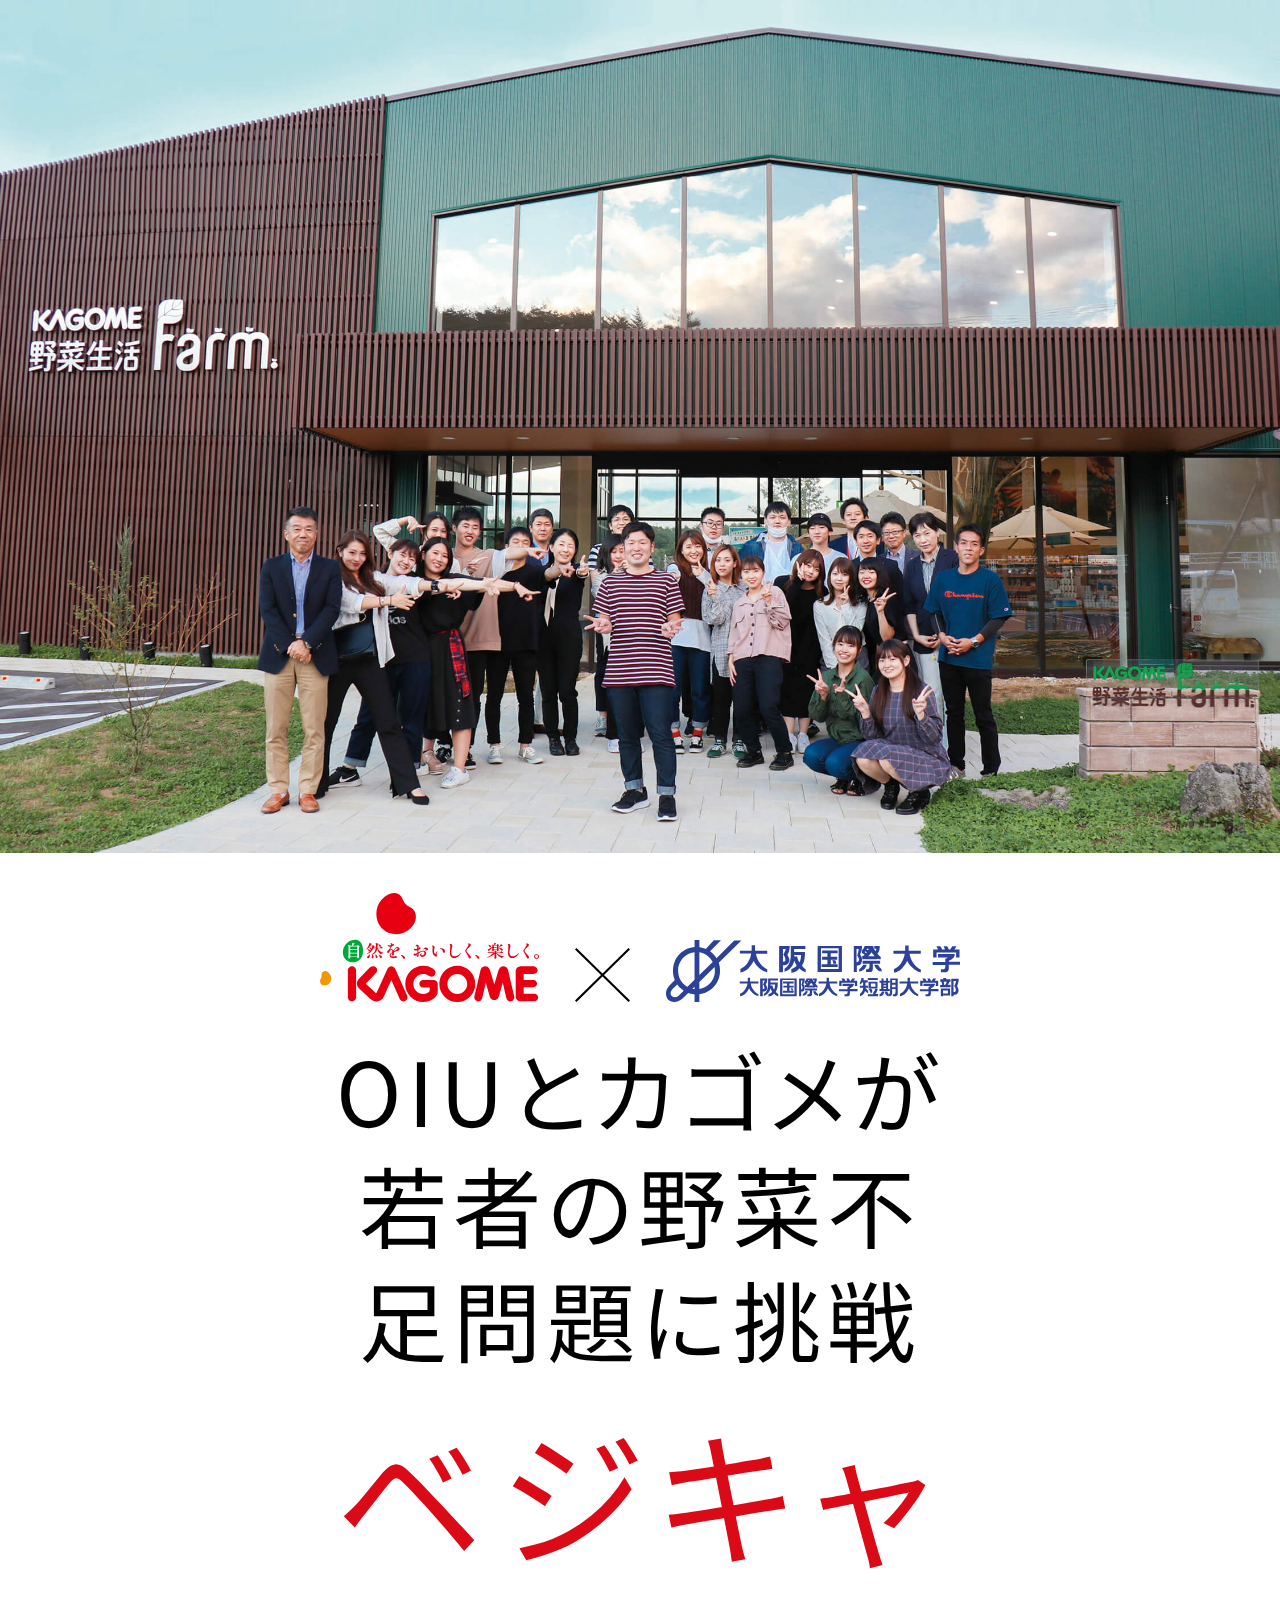
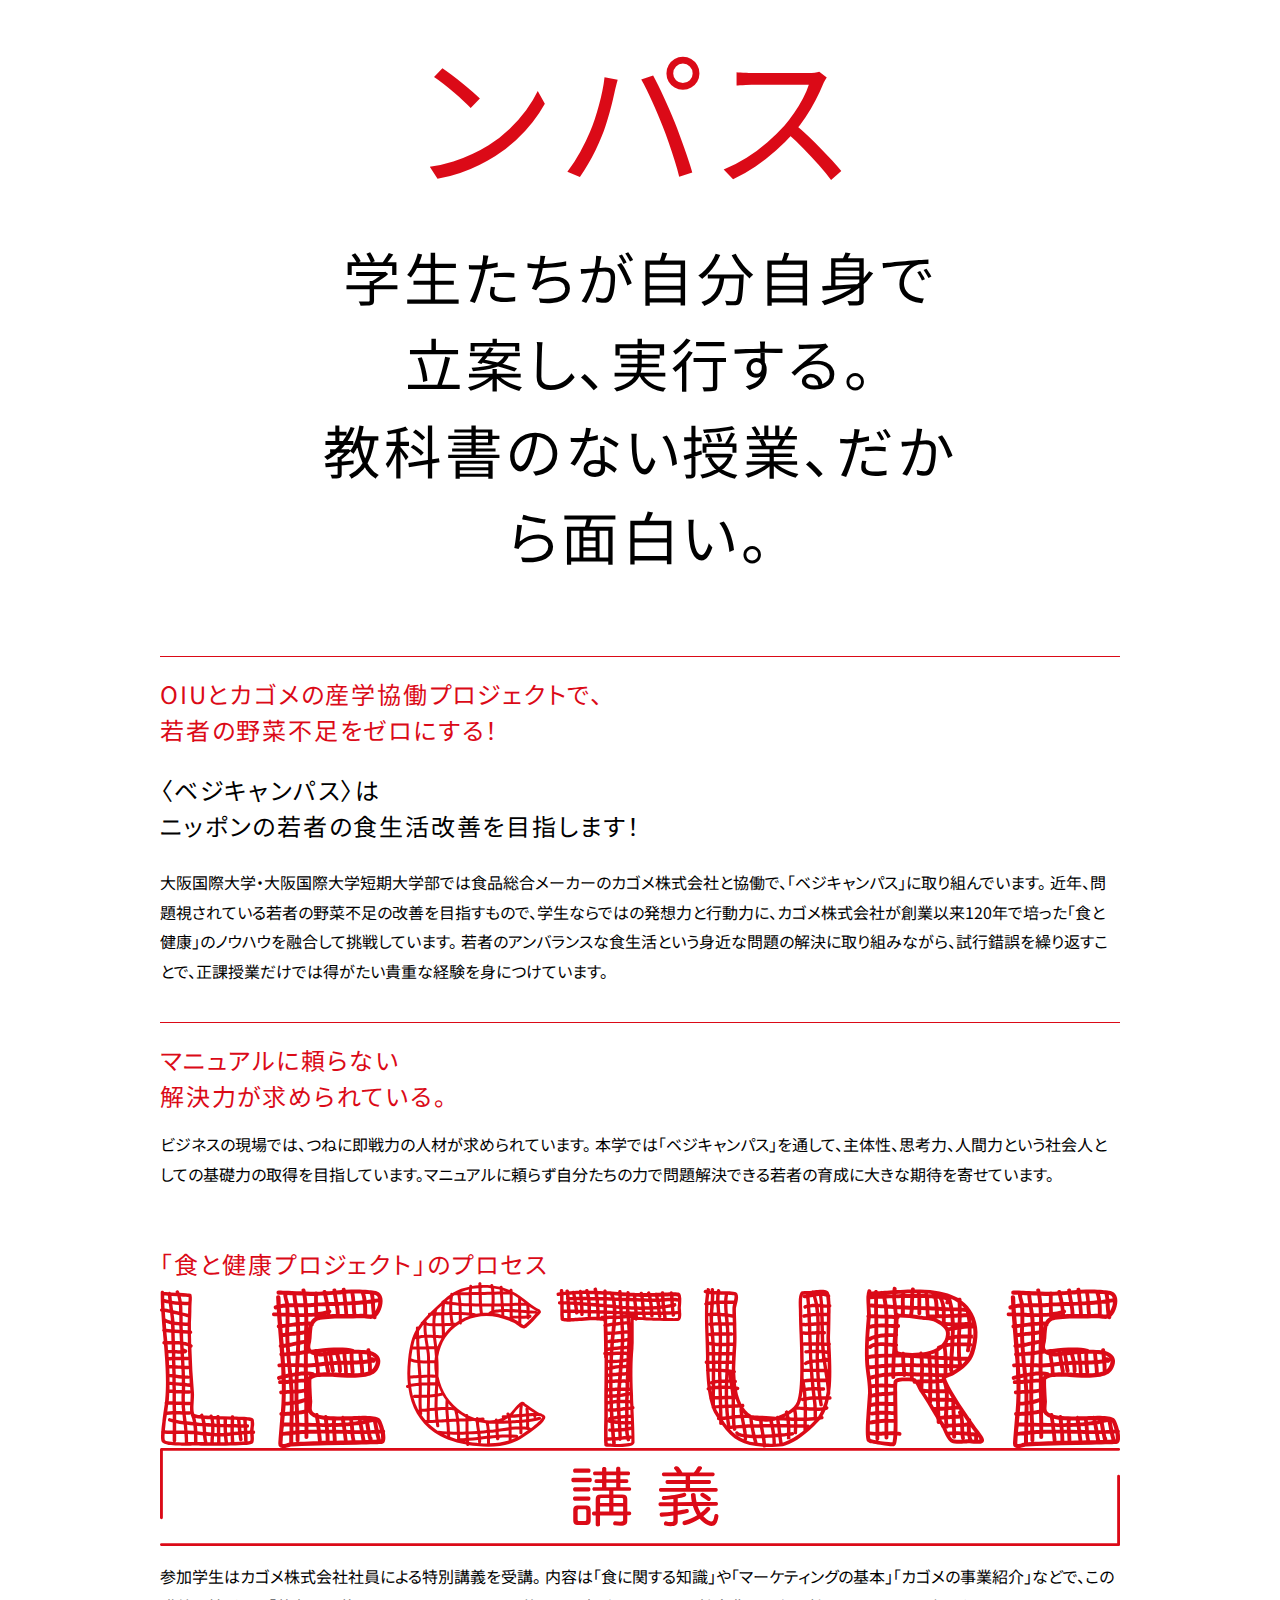
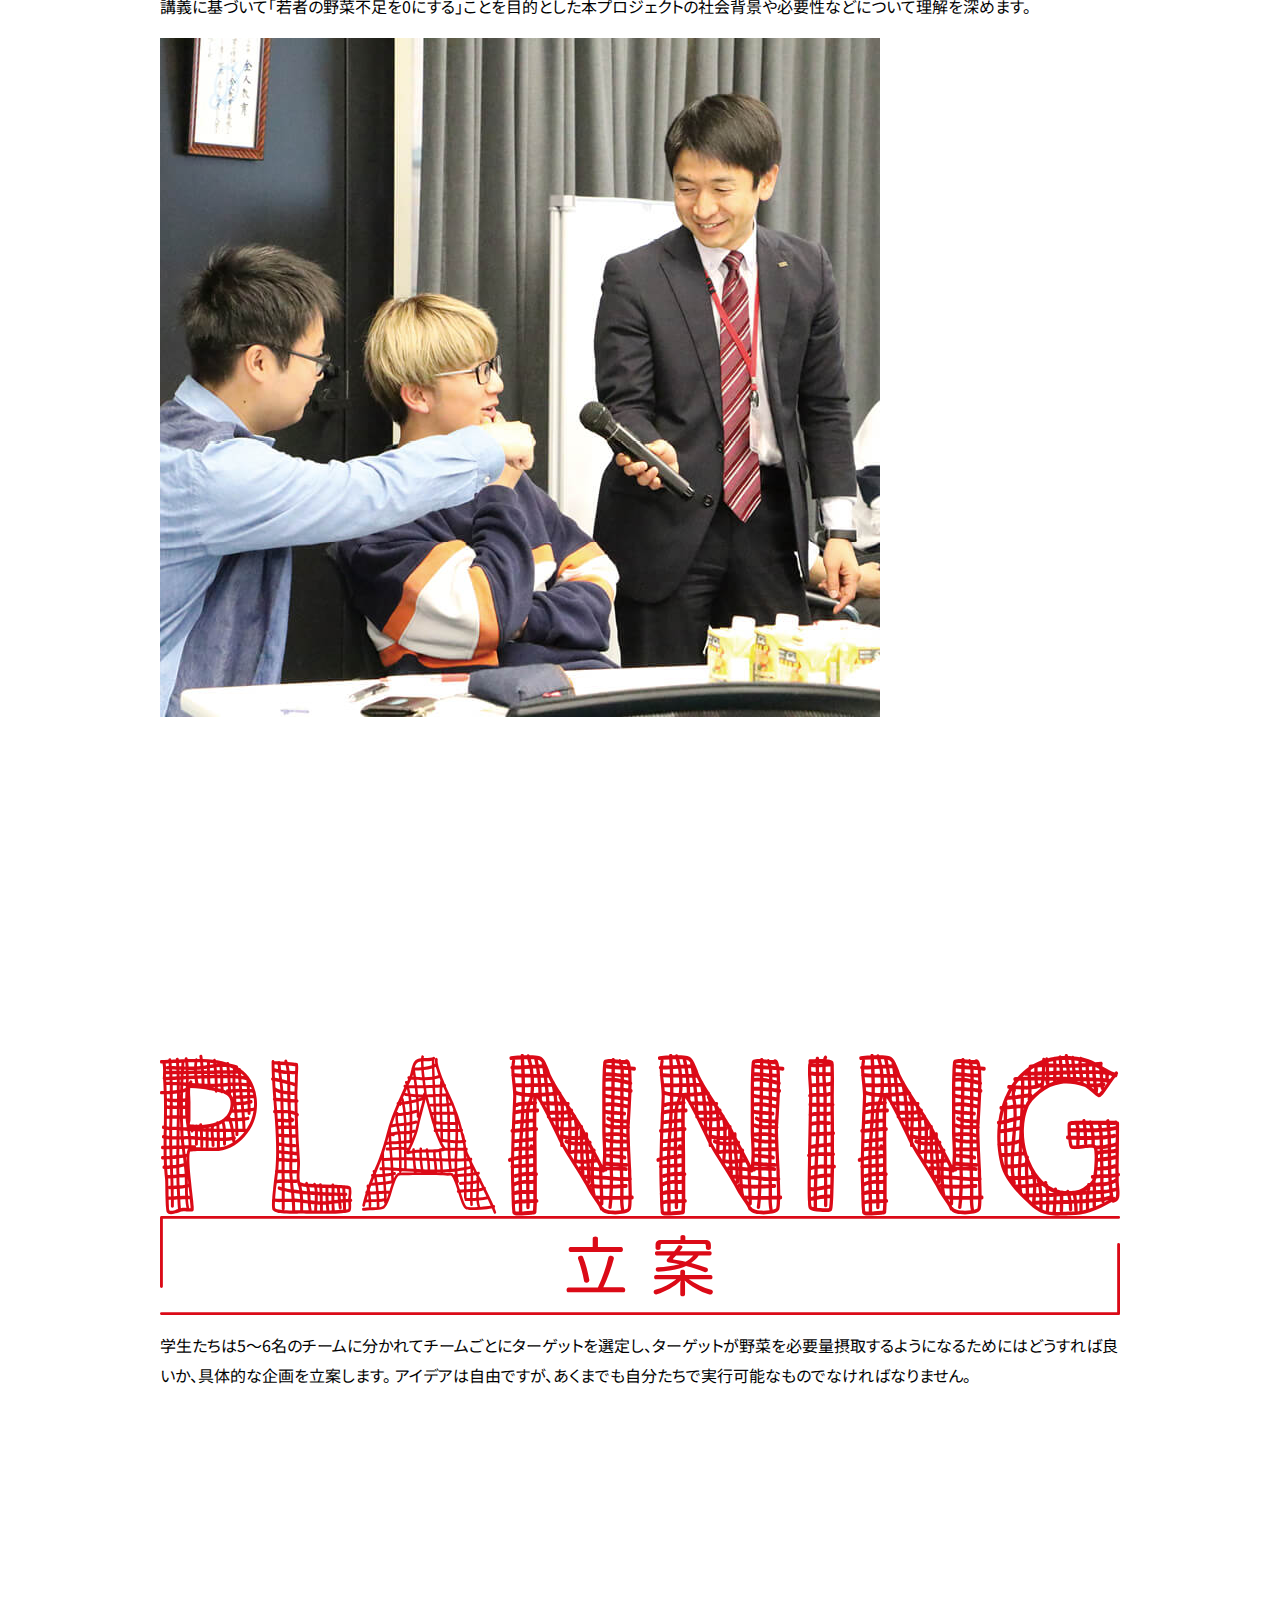
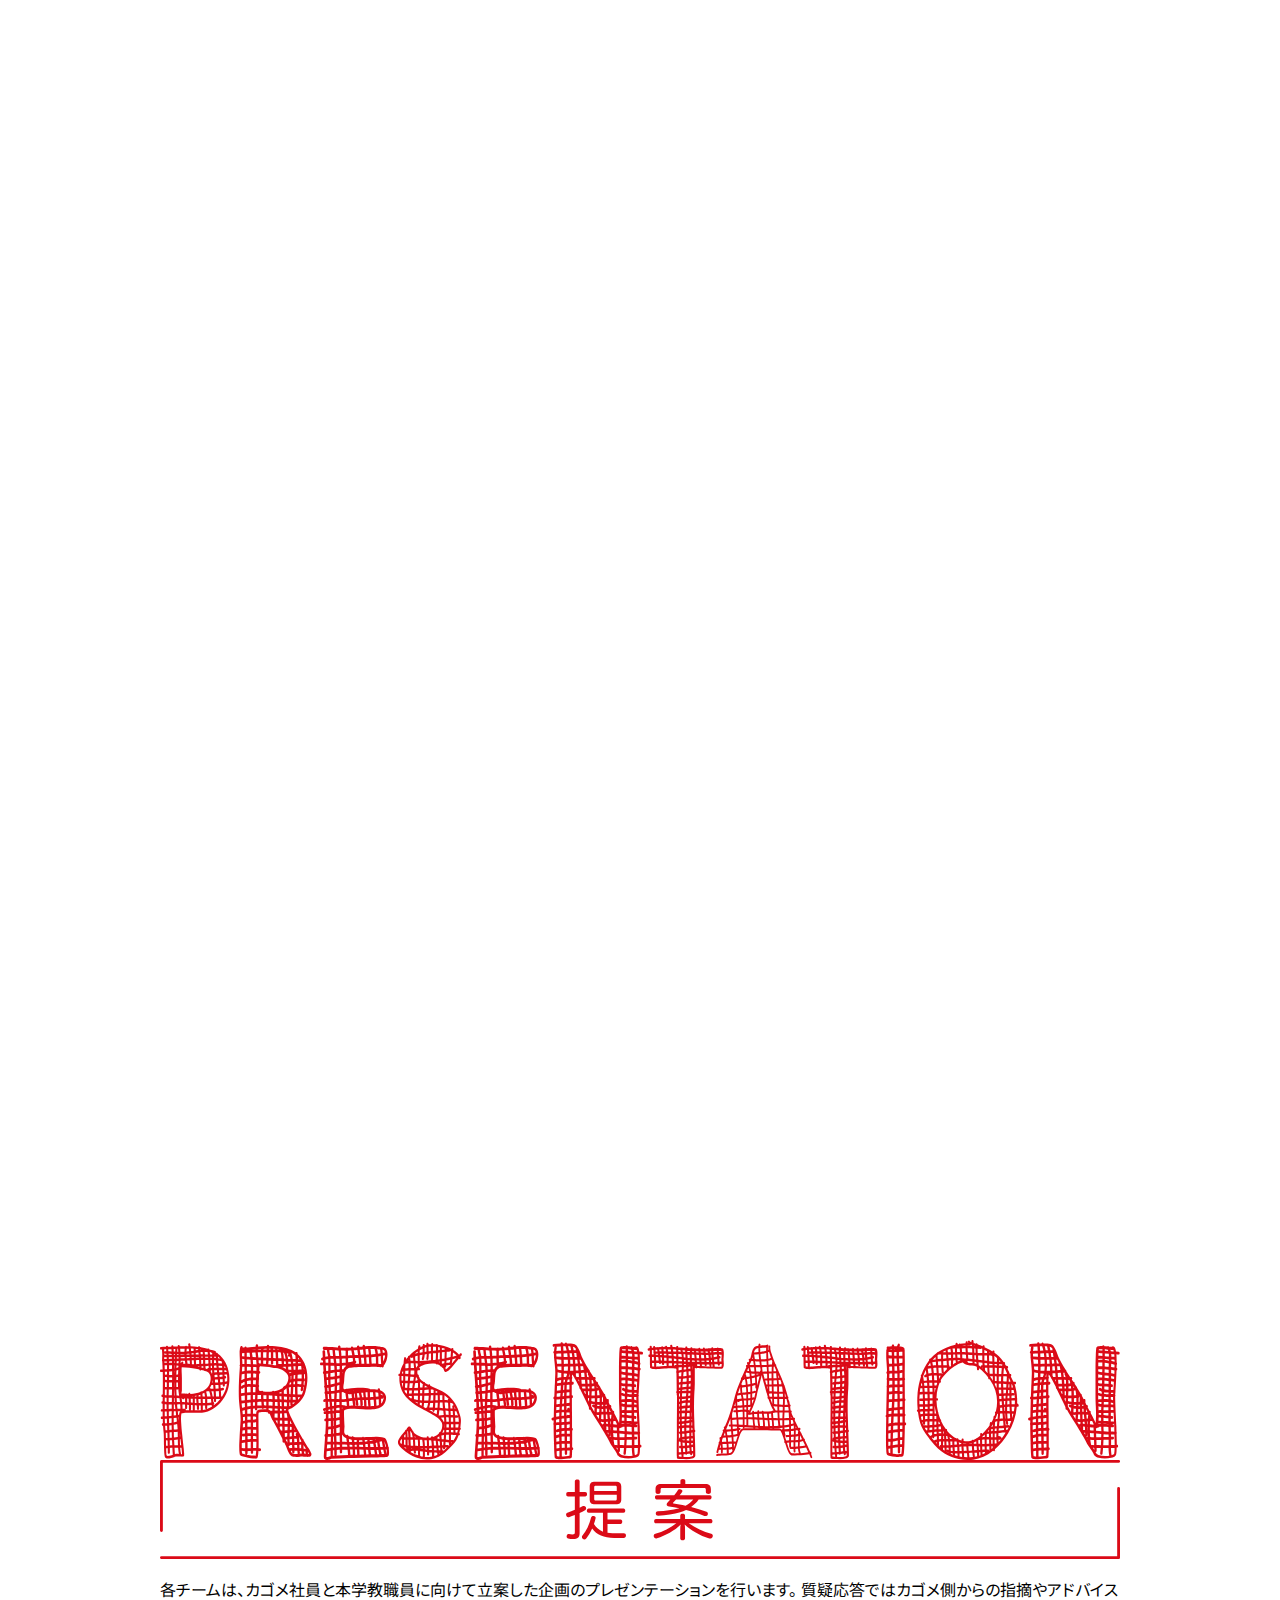
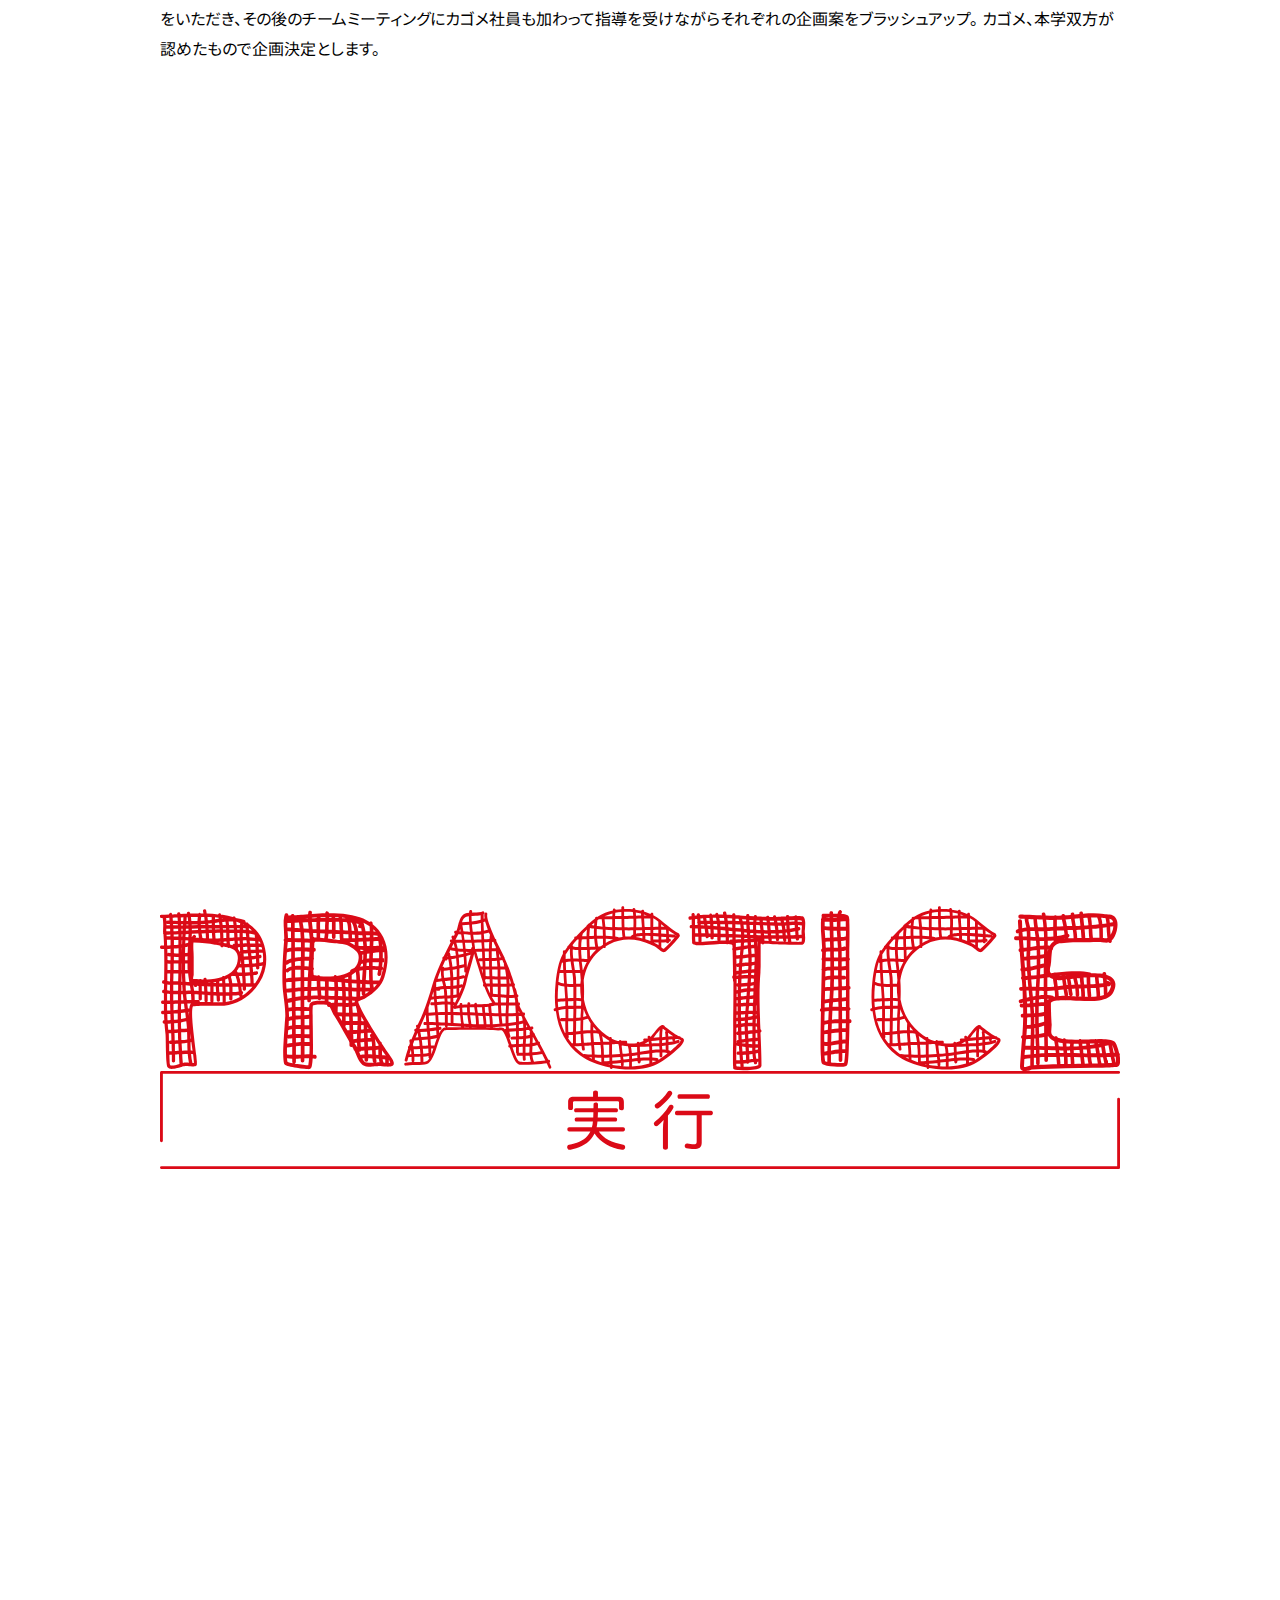
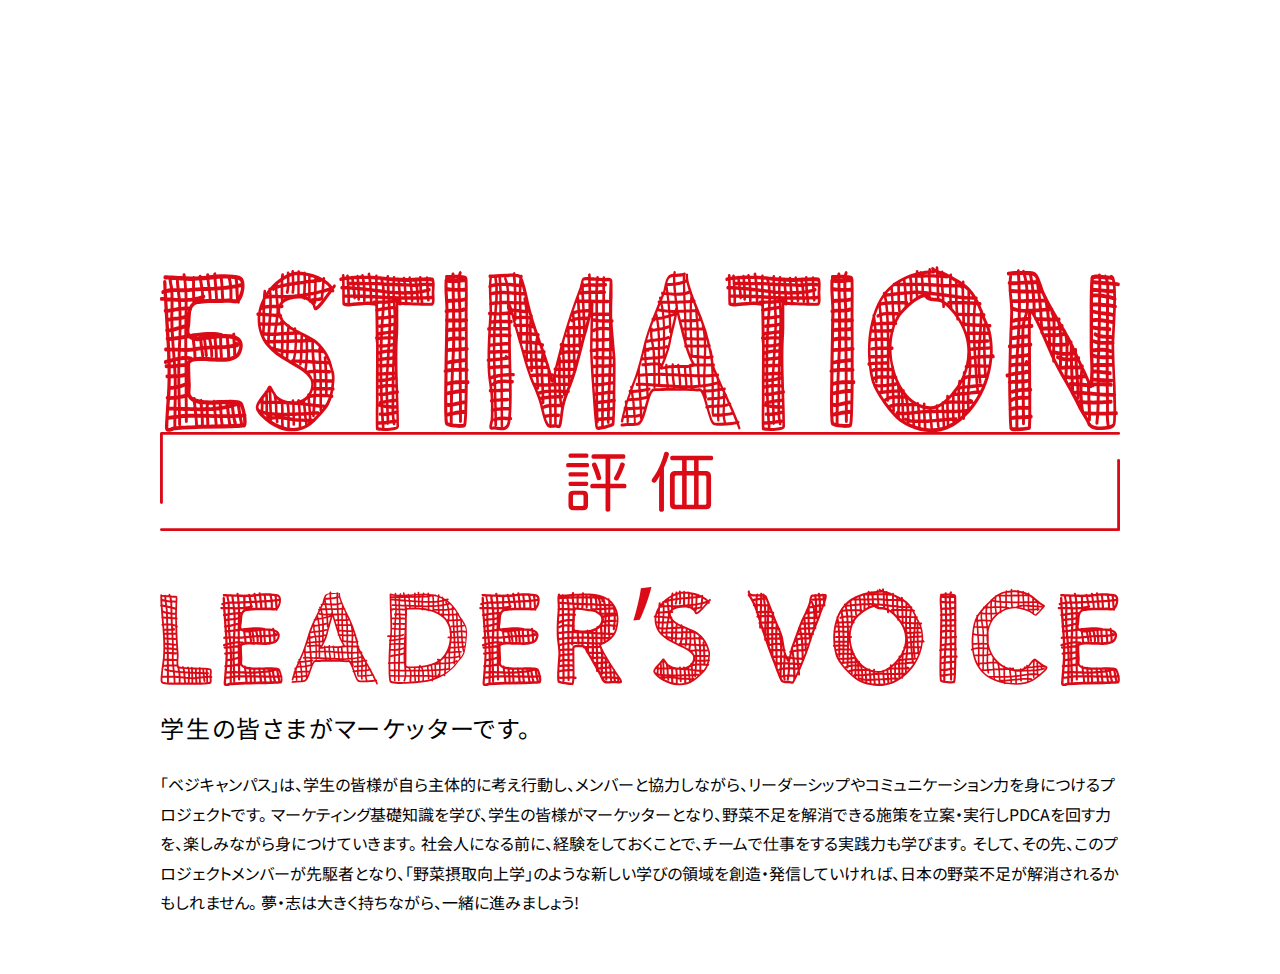
==== vegecam/index.html @ 45dc6955 "feat(vegecam):html入力" ====
<!doctype html>
<html lang="ja">
<head>
  <meta charset="UTF-8">
  <meta name="viewport" content="width=device-width, initial-scale=1.0">
  <title>ベジキャンパス - 大阪国際大学</title>
  <meta name="description" content="ベジキャンパスは大阪国際大学とカゴメが協働で取り組む、学生主導による若者の野菜不足の改善を目指すプログラムです。">
  <meta name="format-detection" content="telephone=no">
  <meta property="og:type" content="website">
  <!--  <meta property="og:url" content="https://oiuvoice.com/photocom/">-->
  <!--  <meta property="og:image" content="https://oiuvoice.com/photocom/images/ogp.jpg">-->
  <meta property="og:site_name" content="ベジキャンパス - 大阪国際大学">
  <meta property="og:title" content="ベジキャンパス - 大阪国際大学">
  <meta property="og:description" content="ベジキャンパスは大阪国際大学とカゴメが協働で取り組む、学生主導による若者の野菜不足の改善を目指すプログラムです。">
  <meta name="twitter:card" content="summary_large_image">
  <!--  <meta name="twitter:url" content="https://oiuvoice.com/photocom">-->
  <!--  <link rel="canonical" href="https://oiuvoice.com/photocom">-->
  <link rel="icon" type="image/vnd.microsoft.icon" href="images/favicon.ico">
  <link rel="apple-touch-icon" href="images/apple-touch-icon.png">
  <link rel="preconnect" href="https://fonts.googleapis.com">
  <link rel="preconnect" href="https://fonts.gstatic.com" crossorigin>
  <link href="https://fonts.googleapis.com/css2?family=Noto+Sans+JP&display=swap" rel="stylesheet">
  <link href="scss/css/style.min.css" rel="stylesheet">
</head>
<body>
<header class="l-header p-key-visual">
  <picture>
    <source srcset="images/main-visual@2x.jpg" width="2250" height="1150">
    <img src="images/main-visual.jpg" alt="ベジキャンパス" width="1125" height="575" decoding="async">
  </picture>
  <main class="l-main">
    <section class="c-section p-introduction">
      <div class="c-container">
        <div class="p-introduction__logo">
          <img src="images/kagome-logo.svg" alt="自然を、おいしく、楽しく KAGOME" width="241" height="119" decoding="async">
          <img src="images/multiplication.svg" alt="" width="59" height="59" decoding="async">
          <img src="images/oiu-logo.svg" alt="大阪国際大学 大阪国際大学短期大学部" width="324" height="68" decoding="async">
        </div>
        <h1 class="p-introduction__title">
          <span class="p-page-title--sub">OIUとカゴメが<br>若者の野菜不足問題に挑戦</span>
          <span class="p-page-title--main">ベジキャンパス</span>
        </h1>
        <p class="p-introduction__lead">学生たちが自分自身で立案し、実行する。<br>
          教科書のない授業、だから面白い。</p>
      </div>
    </section>
    <section class="c-section">
      <div class="c-container is-border">
        <h2 class="c-section__title">OIUとカゴメの産学協働プロジェクトで、<br class="u-hidden u-visible--md">
          若者の野菜不足をゼロにする！</h2>
        <p class="c-section__lead">〈ベジキャンパス〉は<br class="u-hidden u-visible--md">
          ニッポンの若者の食生活改善を目指します！</p>
        <p>大阪国際大学・大阪国際大学短期大学部では食品総合メーカーのカゴメ株式会社と協働で、「ベジキャンパス」に取り組んでいます。
          近年、問題視されている若者の野菜不足の改善を目指すもので、学生ならではの発想力と行動力に、カゴメ株式会社が創業以来120年で培った「食と健康」のノウハウを融合して挑戦しています。
          若者のアンバランスな食生活という身近な問題の解決に取り組みながら、試行錯誤を繰り返すことで、正課授業だけでは得がたい貴重な経験を身につけています。</p>
      </div>
      <div class="c-container is-border">
        <h2 class="c-section__title">マニュアルに頼らない<br class="u-hidden u-visible--md">
          解決力が求められている。</h2>
        <p>ビジネスの現場では、つねに即戦力の人材が求められています。
          本学では「ベジキャンパス」を通して、主体性、思考力、人間力という社会人としての基礎力の取得を目指しています。マニュアルに頼らず自分たちの力で問題解決できる若者の育成に大きな期待を寄せています。</p>
      </div>
    </section>
    <section class="c-section">
      <div class="c-container">
        <h2 class="c-section__title p-process">「食と健康プロジェクト」のプロセス</h2>
        <div class="p-project">
          <div class="p-project__item">
            <div class="p-project__content">
              <h3 class="p-project__title">
                <img src="images/lecture.svg" alt="LECTURE">
                <img src="images/lecture-ja.svg" alt="講義">
              </h3>
              <p class="p-project__text">参加学生はカゴメ株式会社社員による特別講義を受講。
                内容は「食に関する知識」や「マーケティングの基本」「カゴメの事業紹介」などで、この講義に基づいて「若者の野菜不足を0にする」ことを目的とした本プロジェクトの社会背景や必要性などについて理解を深めます。</p>
            </div>
            <div class="p-project__figure">
              <img src="images/lecture1.jpg" alt="" width="720" height="679" loading="lazy">
              <img src="images/lecture2.jpg" alt="" width="425" height="337" loading="lazy">
              <img src="images/lecture3.jpg" alt="" width="425" height="337" loading="lazy">
            </div>
          </div>
          <div class="p-project__item">
            <div class="p-project__content">
              <h3 class="p-project__title">
                <img src="images/planning.svg" alt="PLANNING">
                <img src="images/planning-ja.svg" alt="立案">
              </h3>
              <p class="p-project__text">
                学生たちは5〜6名のチームに分かれてチームごとにターゲットを選定し、ターゲットが野菜を必要量摂取するようになるためにはどうすれば良いか、具体的な企画を立案します。
                アイデアは自由ですが、あくまでも自分たちで実行可能なものでなければなりません。</p>
            </div>
            <div class="p-project__figure">
              <img src="images/planning1.jpg" alt="" loading="lazy" width="650" height="413">
              <img src="images/planning2.jpg" alt="" loading="lazy" width="496" height="413">
              <img src="images/planning3.jpg" alt="" loading="lazy" width="591" height="354">
              <img src="images/planning4.jpg" alt="" loading="lazy" width="555" height="354">
            </div>
          </div>
          <div class="p-project__item">
            <div class="p-project__content">
              <h3 class="p-project__title">
                <img src="images/presentation.svg" alt="PRESENTATION">
                <img src="images/presentation-ja.svg" alt="提案">
              </h3>
              <p class="p-project__text">各チームは、カゴメ社員と本学教職員に向けて立案した企画のプレゼンテーションを行います。
                質疑応答ではカゴメ側からの指摘やアドバイスをいただき、その後のチームミーティングにカゴメ社員も加わって指導を受けながらそれぞれの企画案をブラッシュアップ。
                カゴメ、本学双方が認めたもので企画決定とします。</p>
            </div>
            <div class="p-project__figure">
              <img src="images/presentation1.jpg" alt="" loading="lazy" width="537" height="413">
              <img src="images/presentation2.jpg" alt="" loading="lazy" width="608" height="413">
            </div>
          </div>
          <div class="p-project__item">
            <div class="p-project__content">
              <h3 class="p-project__title">
                <img src="images/practice.svg" alt="PRACTICE">
                <img src="images/practice-ja.svg" alt="実行">
              </h3>
              <p class="p-project__text"></p>
            </div>
            <div class="p-project__figure">
              <img src="images/plactice5.jpg" alt="" loading="lazy" width="481" height="681">
            </div>
          </div>
          <div class="p-project__item">
            <div class="p-project__content">
              <h3 class="p-project__title">
                <img src="images/estimation.svg" alt="ESTIMATION">
                <img src="images/estimation-ja.svg" alt="評価">
              </h3>
              <p class="p-project__text"></p>
            </div>
            <div class="p-project__figure">
            </div>
          </div>
        </div>
      </div>
    </section>
    <section class="c-section">
      <div class="c-container">
        <h2 class="c-section__title">
          <img src="images/leadersvoice.svg" alt="LEADER'S VOICE">
        </h2>
        <p class="c-section__lead">学生の皆さまがマーケッターです。</p>
        <p>「ベジキャンパス」は、学生の皆様が自ら主体的に考え行動し、メンバーと協力しながら、リーダーシップやコミュニケーション力を身につけるプロジェクトです。
          マーケティング基礎知識を学び、学生の皆様がマーケッターとなり、野菜不足を解消できる施策を立案・実行しPDCAを回す力を、楽しみながら身につけていきます。
          社会人になる前に、経験をしておくことで、チームで仕事をする実践力も学びます。
          そして、その先、このプロジェクトメンバーが先駆者となり、「野菜摂取向上学」のような新しい学びの領域を創造・発信していければ、日本の野菜不足が解消されるかもしれません。
          夢・志は大きく持ちながら、一緒に進みましょう!</p>
      </div>
    </section>
  </main>
</header>
</body>
</html>
---- vegecam/scss/css/style.min.css ----
@charset "UTF-8";:root{--base-gutter:20px;--break-sm:576px;--break-md:768px;--break-lg:1006px;--box-shadow:0 2px 3px rgba(0, 0, 0, .2);--contents-width:960px;--color-emphasis:#DB0A17}*,::after,::before{box-sizing:border-box;background-repeat:no-repeat}::after,::before{text-decoration:inherit;vertical-align:inherit}:where(:root){cursor:default;line-height:1.5;overflow-wrap:break-word;-moz-tab-size:4;tab-size:4;-webkit-tap-highlight-color:transparent;-webkit-text-size-adjust:100%;text-size-adjust:100%}:where(body){margin:0}:where(h1){font-size:2em;margin:.67em 0}:where(dl,ol,ul) :where(dl,ol,ul){margin:0}:where(hr){color:inherit;height:0}:where(nav) :where(ol,ul){list-style-type:none;padding:0}:where(nav li)::before{content:"​";float:left}:where(pre){font-family:monospace,monospace;font-size:1em;overflow:auto}:where(abbr[title]){text-decoration:underline dotted}:where(b,strong){font-weight:bolder}:where(code,kbd,samp){font-family:monospace,monospace;font-size:1em}:where(small){font-size:80%}:where(audio,canvas,iframe,img,svg,video){vertical-align:middle}:where(iframe){border-style:none}:where(svg:not([fill])){fill:currentColor}:where(table){border-collapse:collapse;border-color:currentColor;text-indent:0}:where(button,input,select){margin:0}:where(button,[type=button i],[type=reset i],[type=submit i]){-webkit-appearance:button}:where(fieldset){border:1px solid #a0a0a0}:where(progress){vertical-align:baseline}:where(textarea){margin:0;resize:vertical}:where([type=search i]){-webkit-appearance:textfield;outline-offset:-2px}::-webkit-inner-spin-button,::-webkit-outer-spin-button{height:auto}::-webkit-input-placeholder{color:inherit;opacity:.54}::-webkit-search-decoration{-webkit-appearance:none}::-webkit-file-upload-button{-webkit-appearance:button;font:inherit}:where(dialog){background-color:#fff;border:solid;color:#000;height:-moz-fit-content;height:fit-content;left:0;margin:auto;padding:1em;position:absolute;right:0;width:-moz-fit-content;width:fit-content}:where(dialog:not([open])){display:none}:where(details>summary:first-of-type){display:list-item}:where([aria-busy=true i]){cursor:progress}:where([aria-disabled=true i],[disabled]){cursor:not-allowed}:where([aria-hidden=false i][hidden]){display:initial}:where([aria-hidden=false i][hidden]:not(:focus)){clip:rect(0,0,0,0);position:absolute}.u-emphasis{color:#db0a17}.u-hidden{display:none}@media screen and (min-width:768px){.u-visible--md{display:block}}@media screen and (min-width:1006px){:root{--box-shadow:3px 3px 4px rgba(0, 0, 0, .2)}}body{font-family:"Noto Sans JP",sans-serif;font-feature-settings:"palt";line-height:1.85}img{max-width:100%;height:auto;vertical-align:bottom}main{padding-top:var(--base-gutter);padding-bottom:var(--base-gutter)}strong{font-weight:400;background:linear-gradient(transparent 60%,#ffe67a 60%,#ffe67a 90%,transparent 90%)}ol,ul{list-style:none}.lead{font-size:1.2rem}h1,h2,h3{margin:0;line-height:1.5;font-weight:400}h3{font-size:1.5rem;line-height:1.3}h3>span{font-size:1rem}figure{margin:var(--base-gutter)0;text-align:center}.section-title{position:relative;width:fit-content;margin-left:auto;margin-right:auto;text-align:center;font-size:1.4rem}@media screen and (min-width:576px){.section-title{font-size:2rem}}.section-title::before{position:absolute;top:-44px;left:-39px;display:inline-block;width:72px;height:75px;background:url(../images/title-decoration.png)no-repeat center/contain;content:""}@media screen and (min-width:768px){.section-title{font-size:1.7rem}.section-title::before{top:-33px;left:-64px;width:60px;height:62px}}.section-title.section-title--student{margin-bottom:1.75rem}.section-title.section-title--student::before{transform:translateX(1em)}.signature{text-align:right;line-height:1.2;font-size:1.5rem}.signature>span{font-size:.9rem}@media screen and (min-width:1006px){.signature{font-size:1.1rem}.signature>span{font-size:.8rem}}.c-container{max-width:calc(var(--contents-width) + var(--base-gutter)*2);padding:var(--base-gutter);margin-left:auto;margin-right:auto}.c-container.is-border{position:relative}.c-container.is-border::before{position:absolute;top:0;left:var(--base-gutter);content:"";display:block;width:calc(100% - var(--base-gutter)*2);height:1px;background-color:var(--color-emphasis)}.c-section__title{letter-spacing:.075em;color:var(--color-emphasis)}.c-section__lead{letter-spacing:.075em;font-size:1.5em;line-height:1.5}.p-introduction{text-align:center}.p-introduction>.c-container{max-width:calc(640px + var(--base-gutter)*2)}.p-introduction__logo{display:flex;align-items:flex-end;justify-content:space-between}.p-introduction__logo>img:nth-of-type(1){flex-basis:34.2741935484%;max-width:34.2741935484%}.p-introduction__logo>img:nth-of-type(2){flex-basis:8.4677419355%;max-width:8.4677419355%}.p-introduction__logo>img:nth-of-type(3){flex-basis:45.9677419355%;max-width:45.9677419355%}.p-introduction__title{margin-top:30px}.p-introduction__title>span:nth-of-type(1){display:block;font-size:6.9vw;line-height:1.3;letter-spacing:.07em}.p-introduction__title>span:nth-of-type(2){display:block;margin-top:5px;font-size:11.5vw;letter-spacing:.1em;color:var(--color-emphasis)}.p-introduction__lead{margin-top:10px;font-size:4.5vw;letter-spacing:.05em;line-height:1.5}
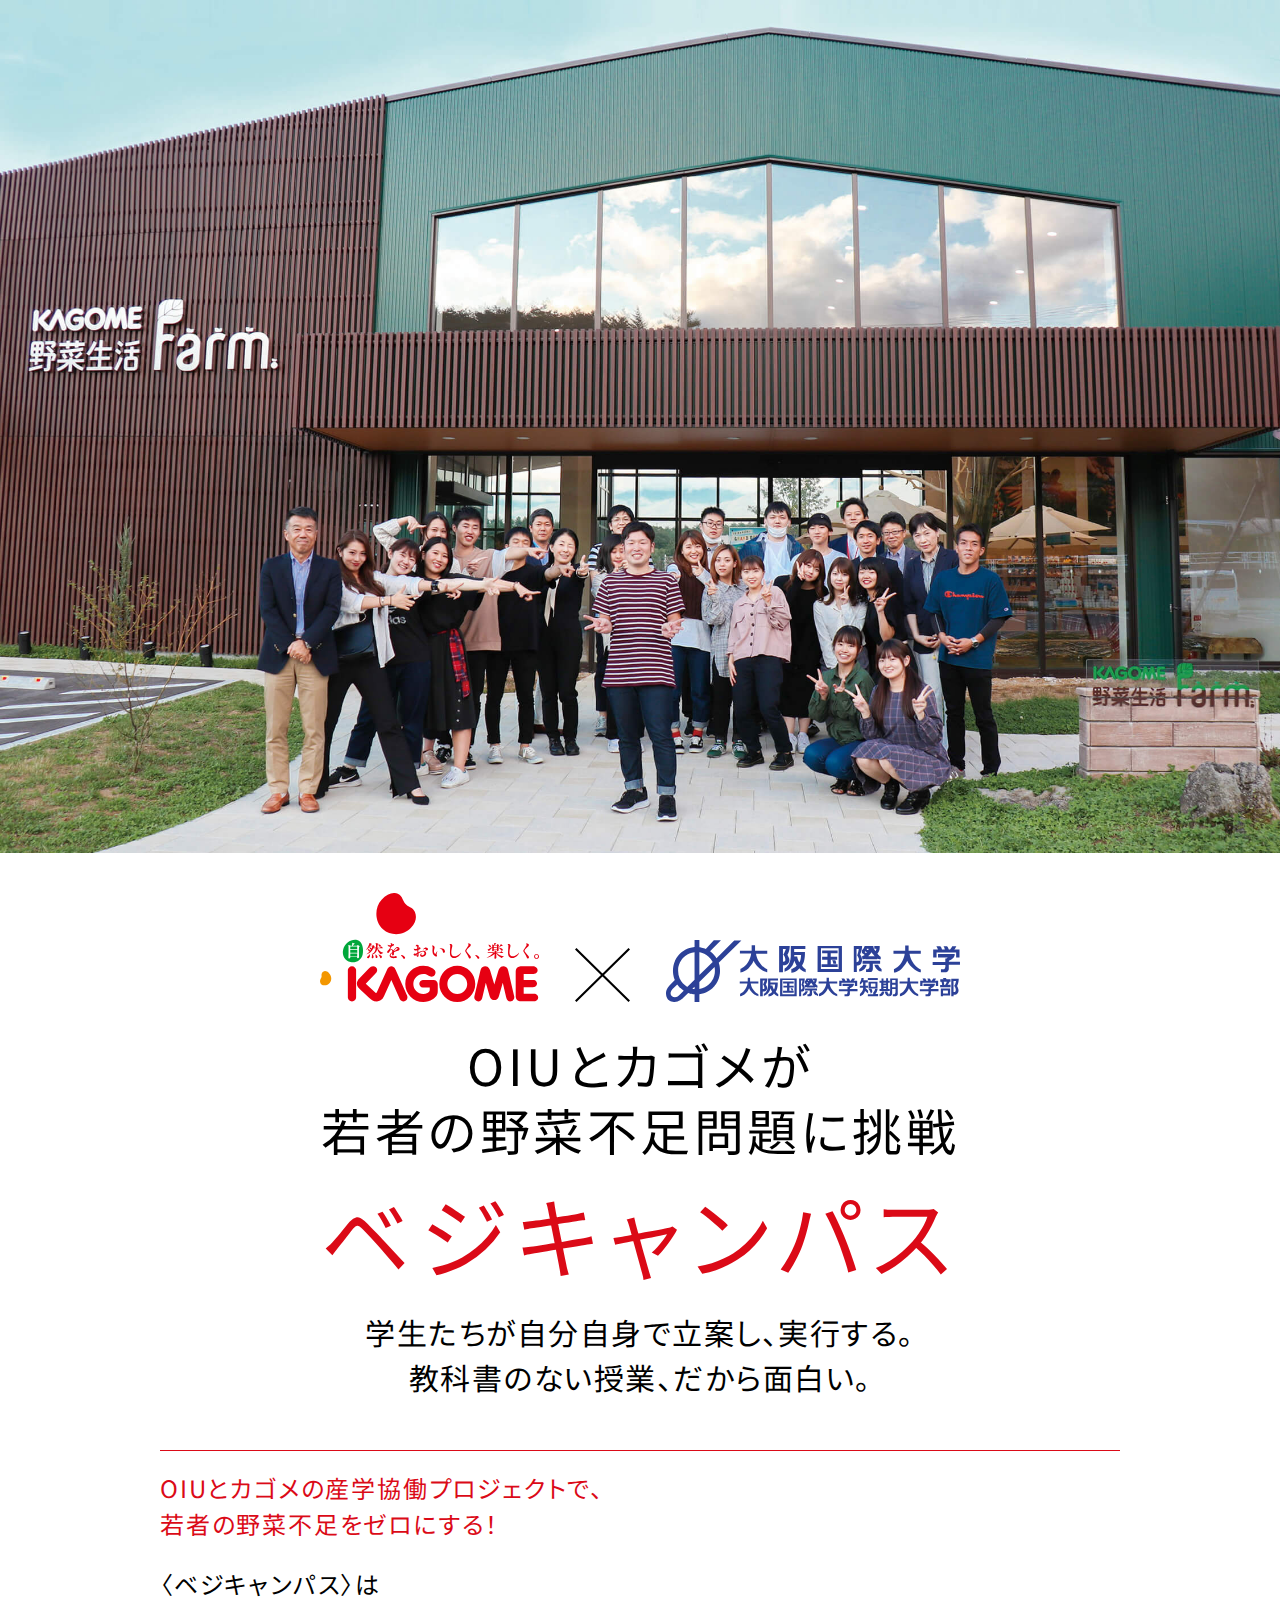
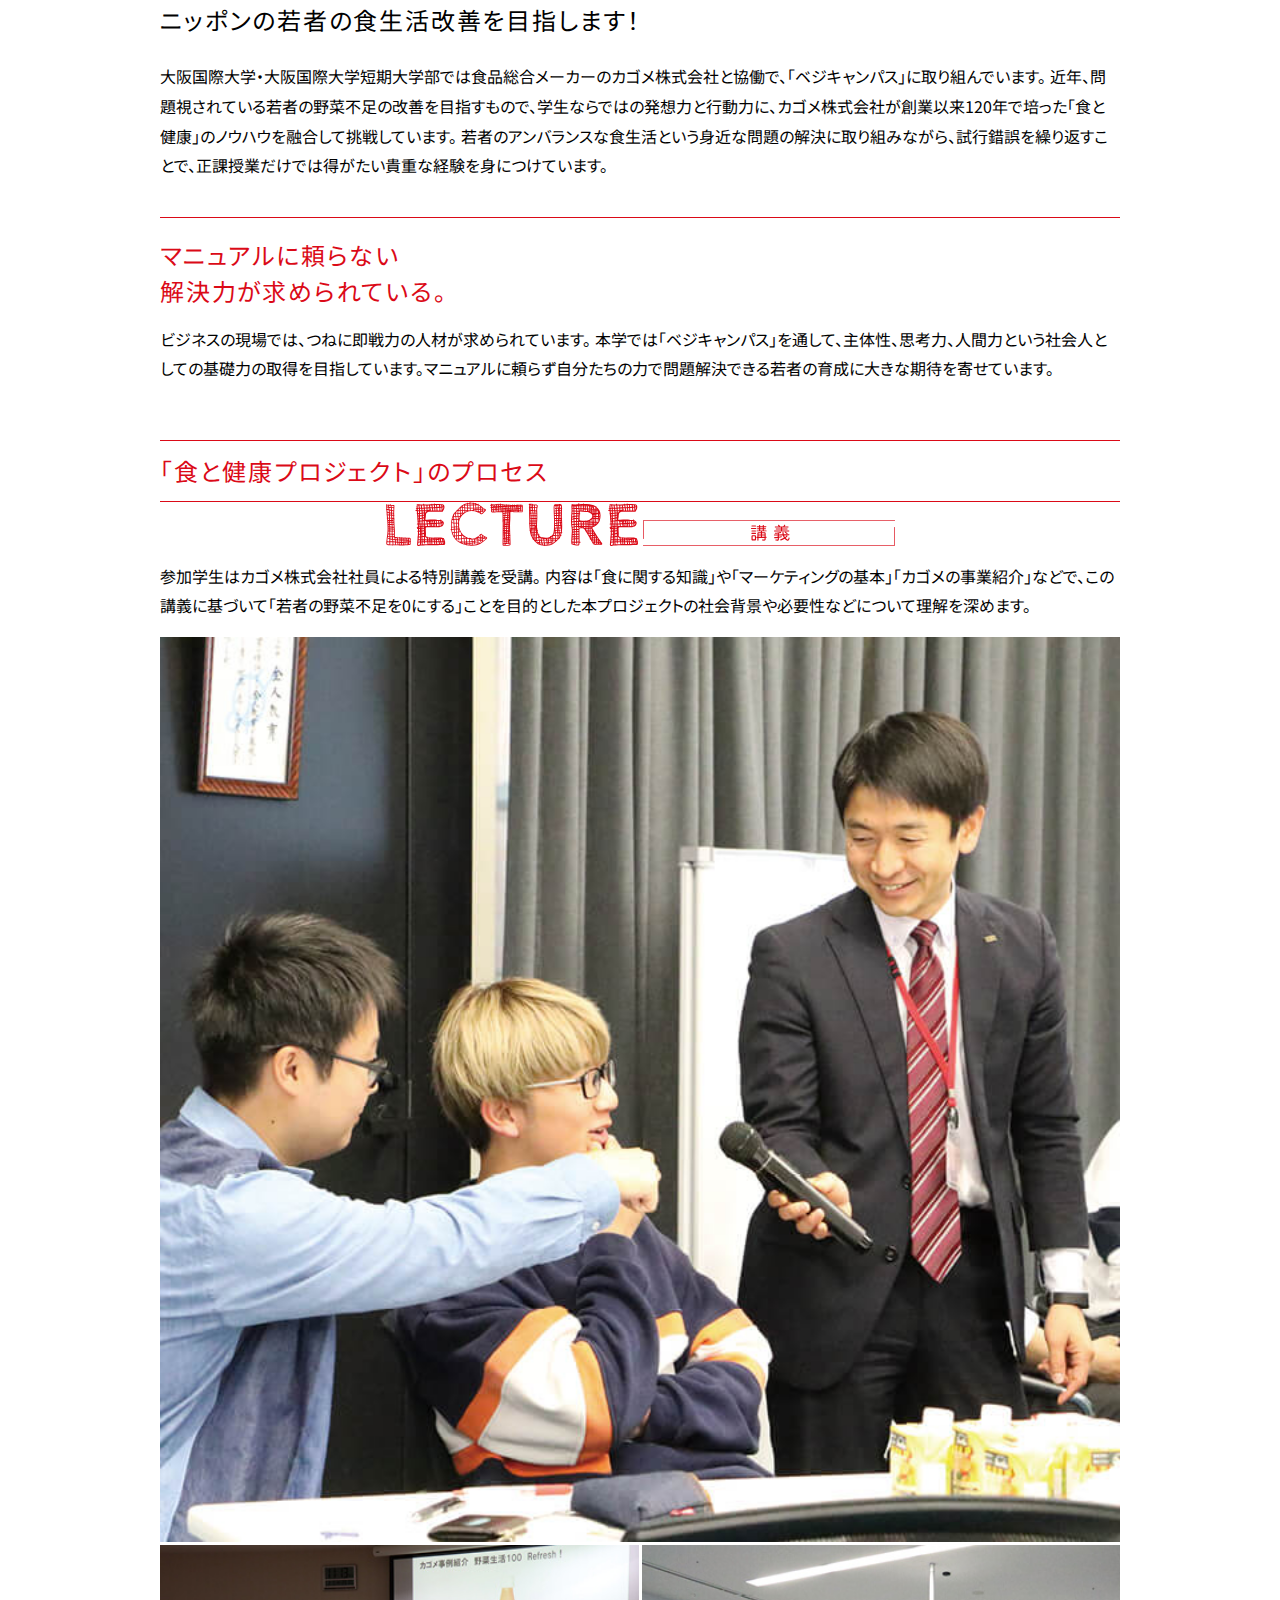
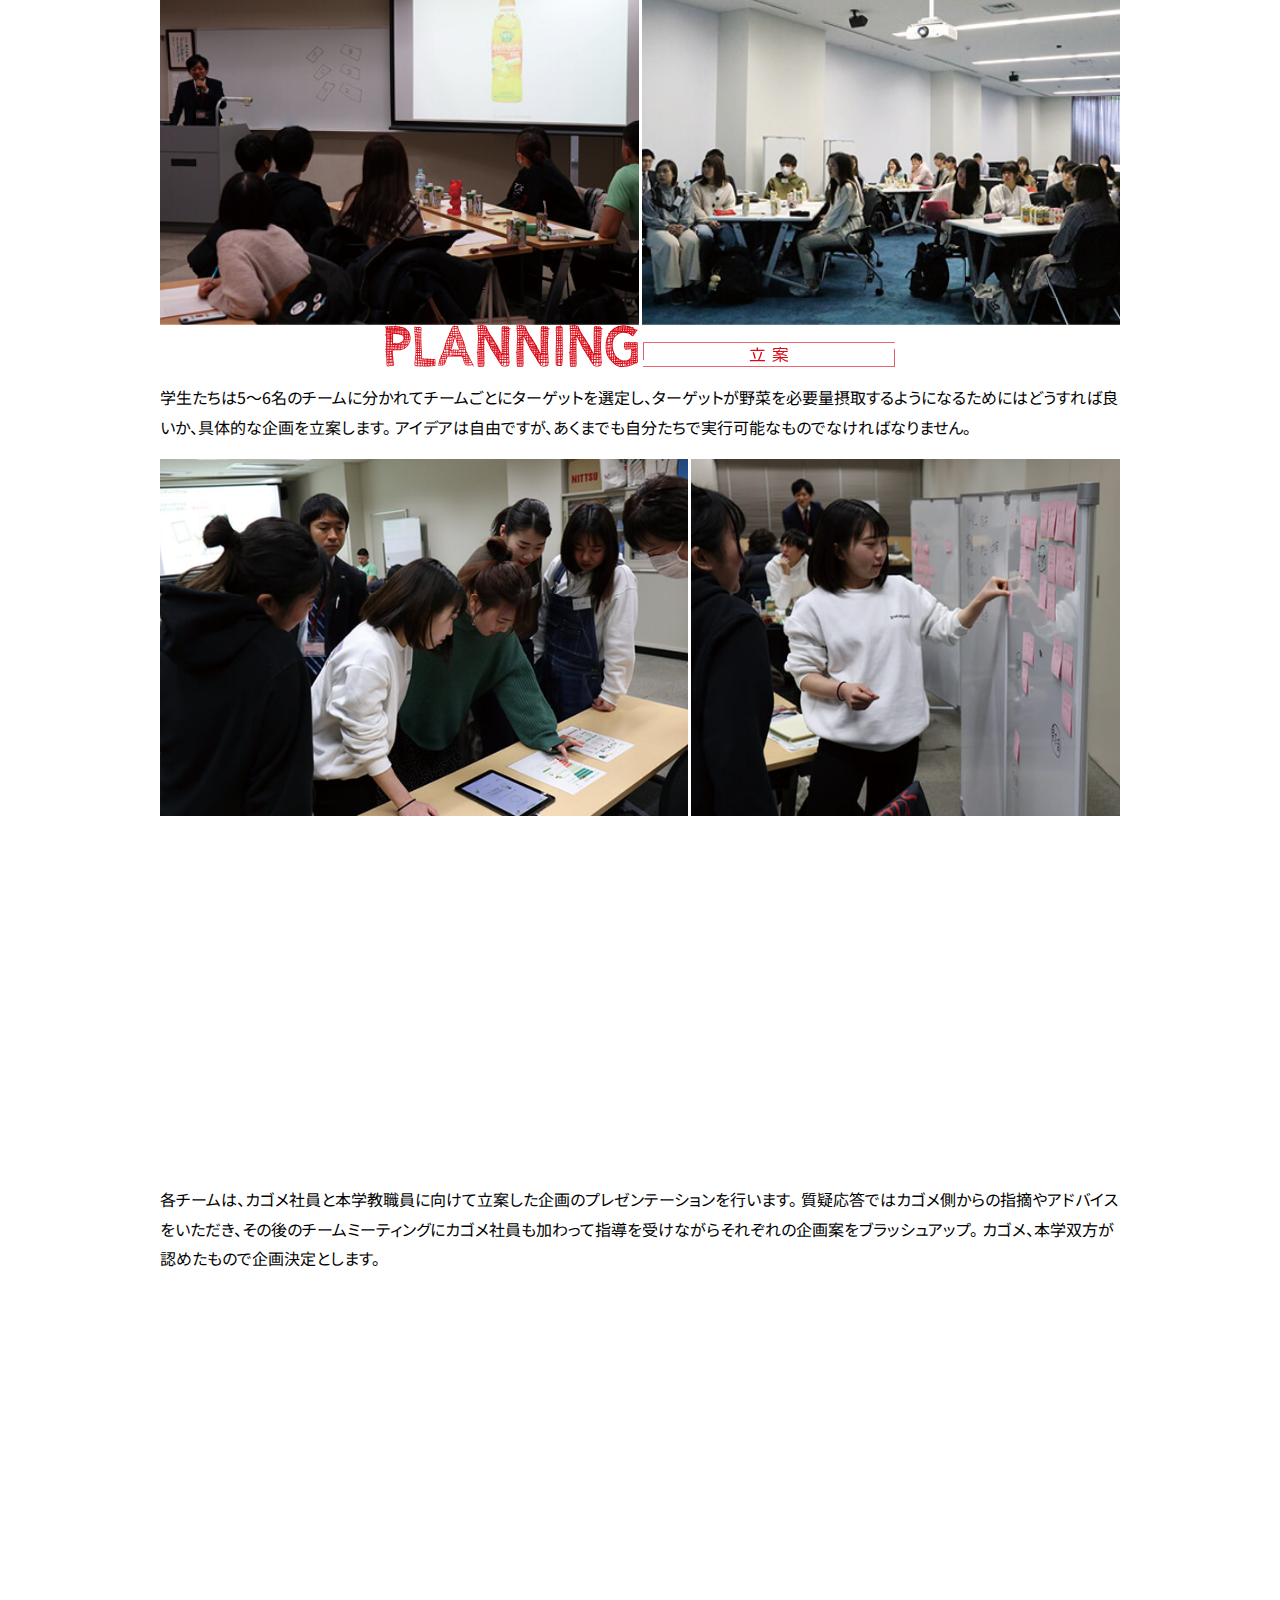
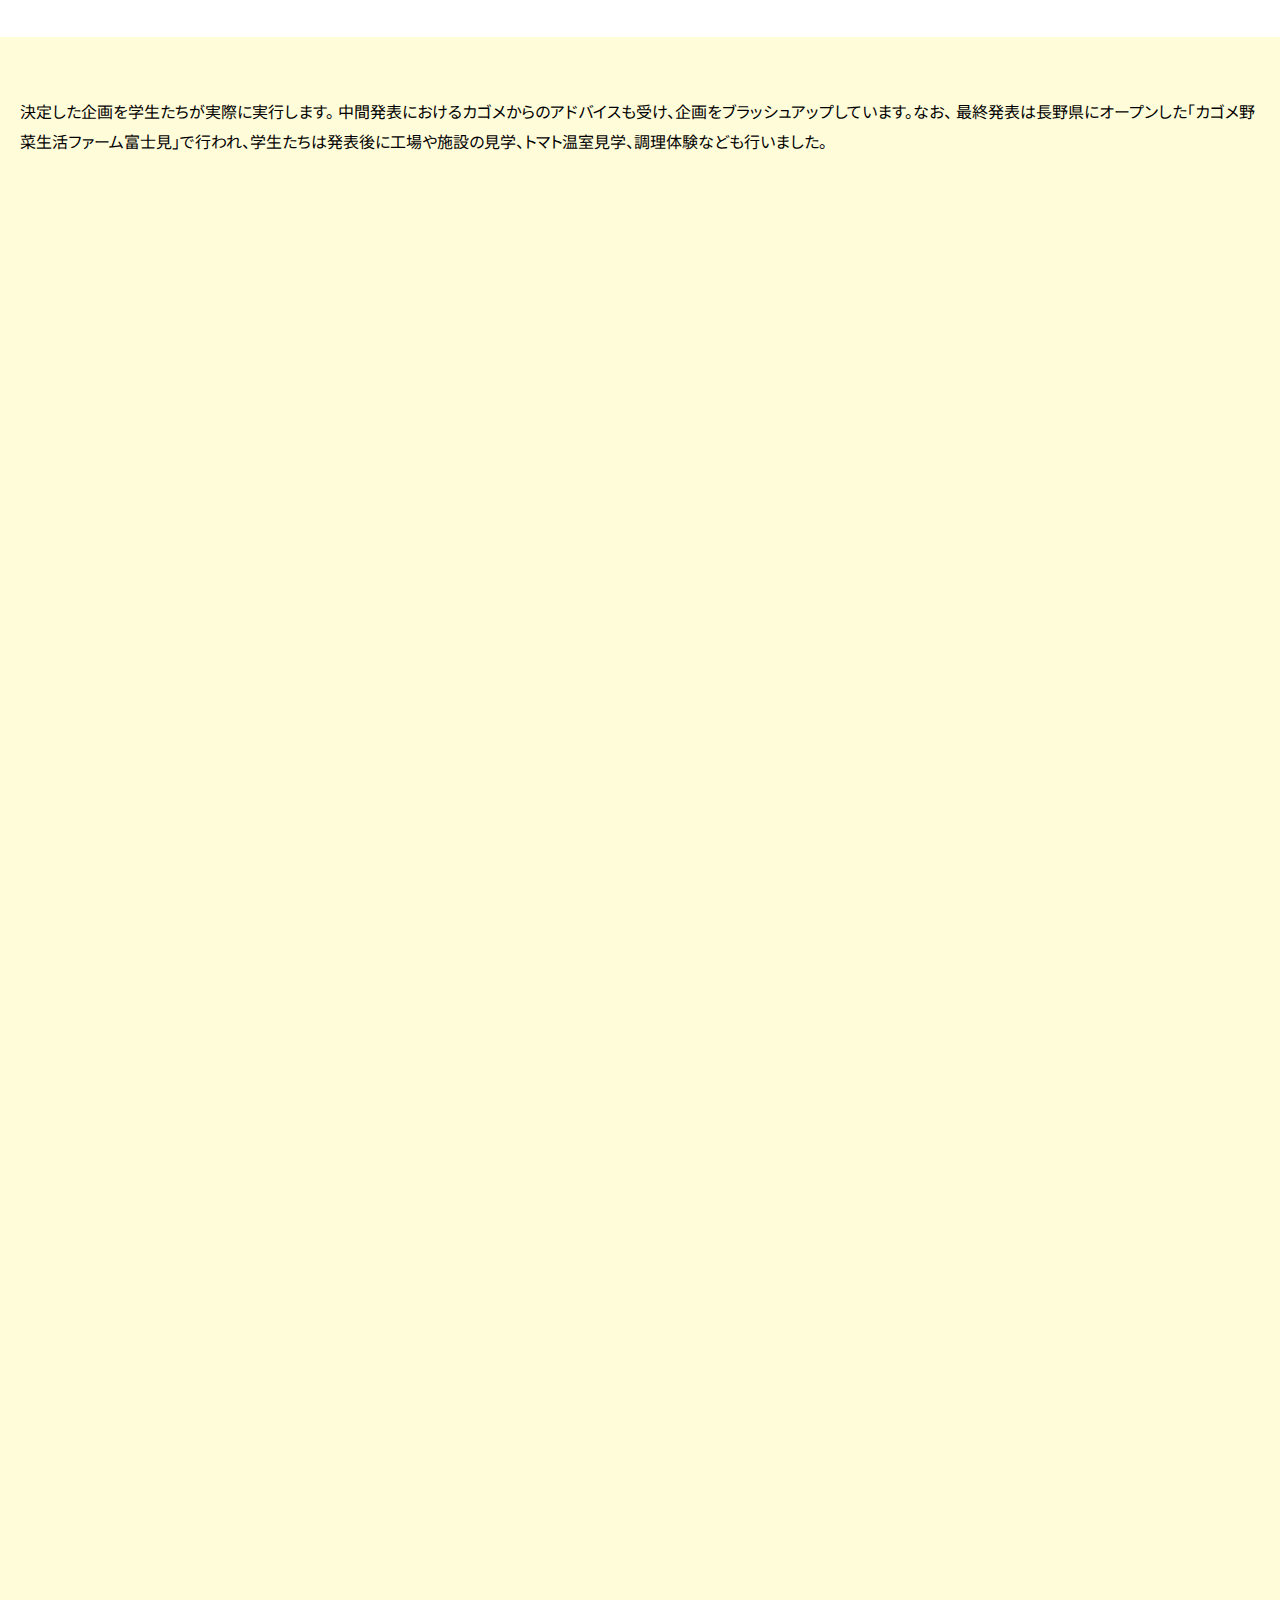
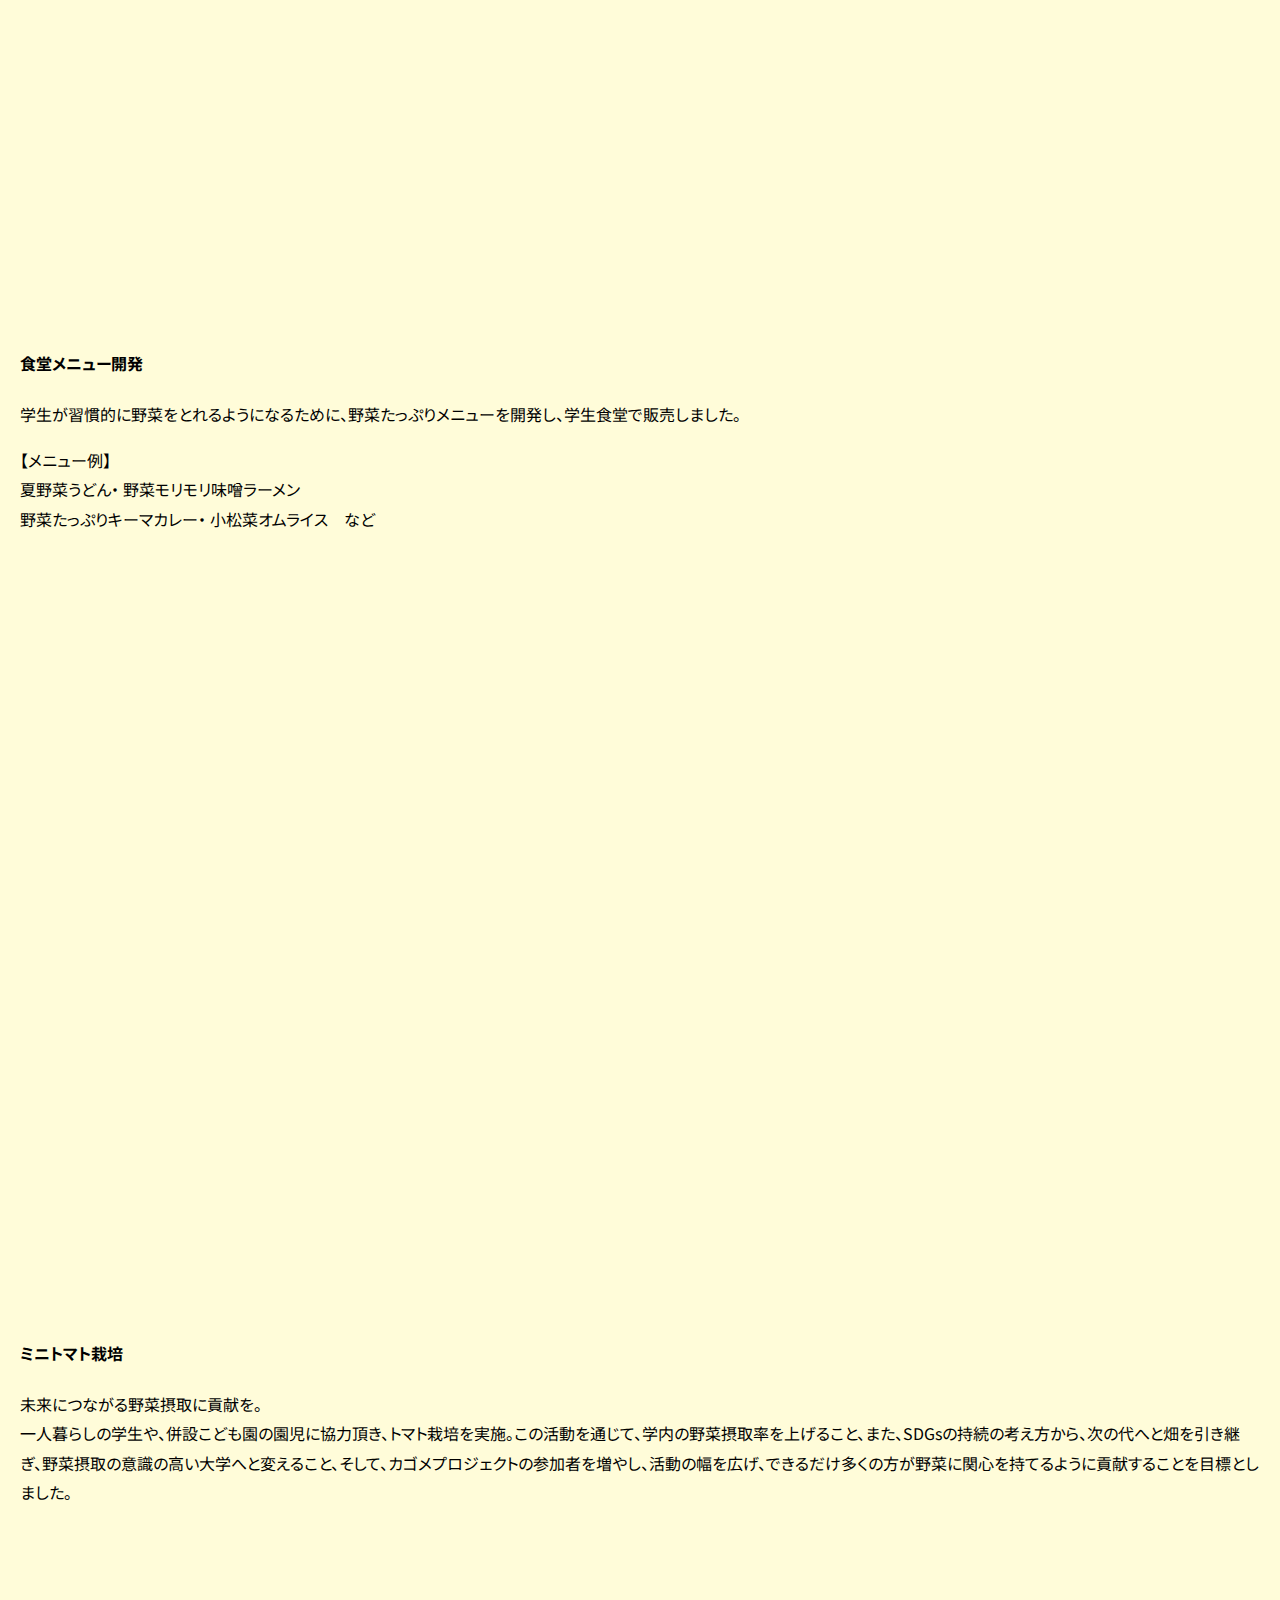
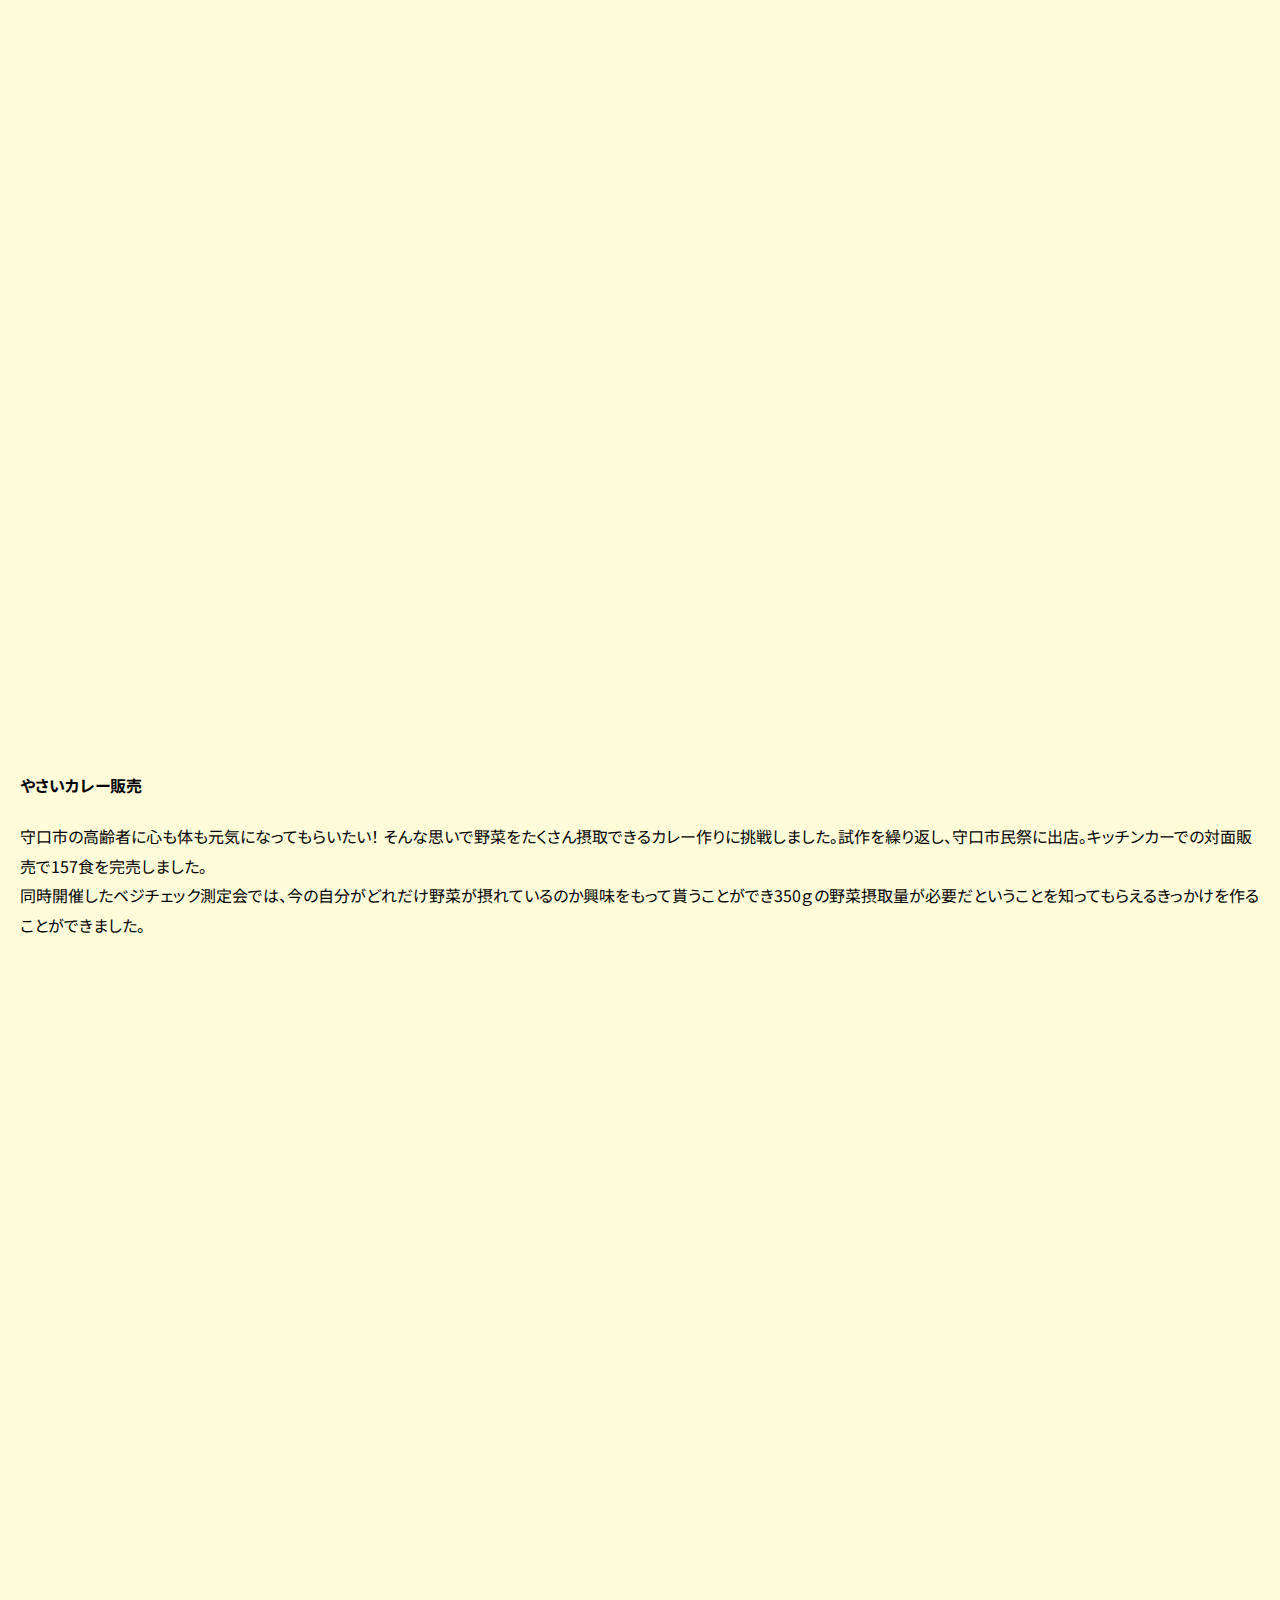
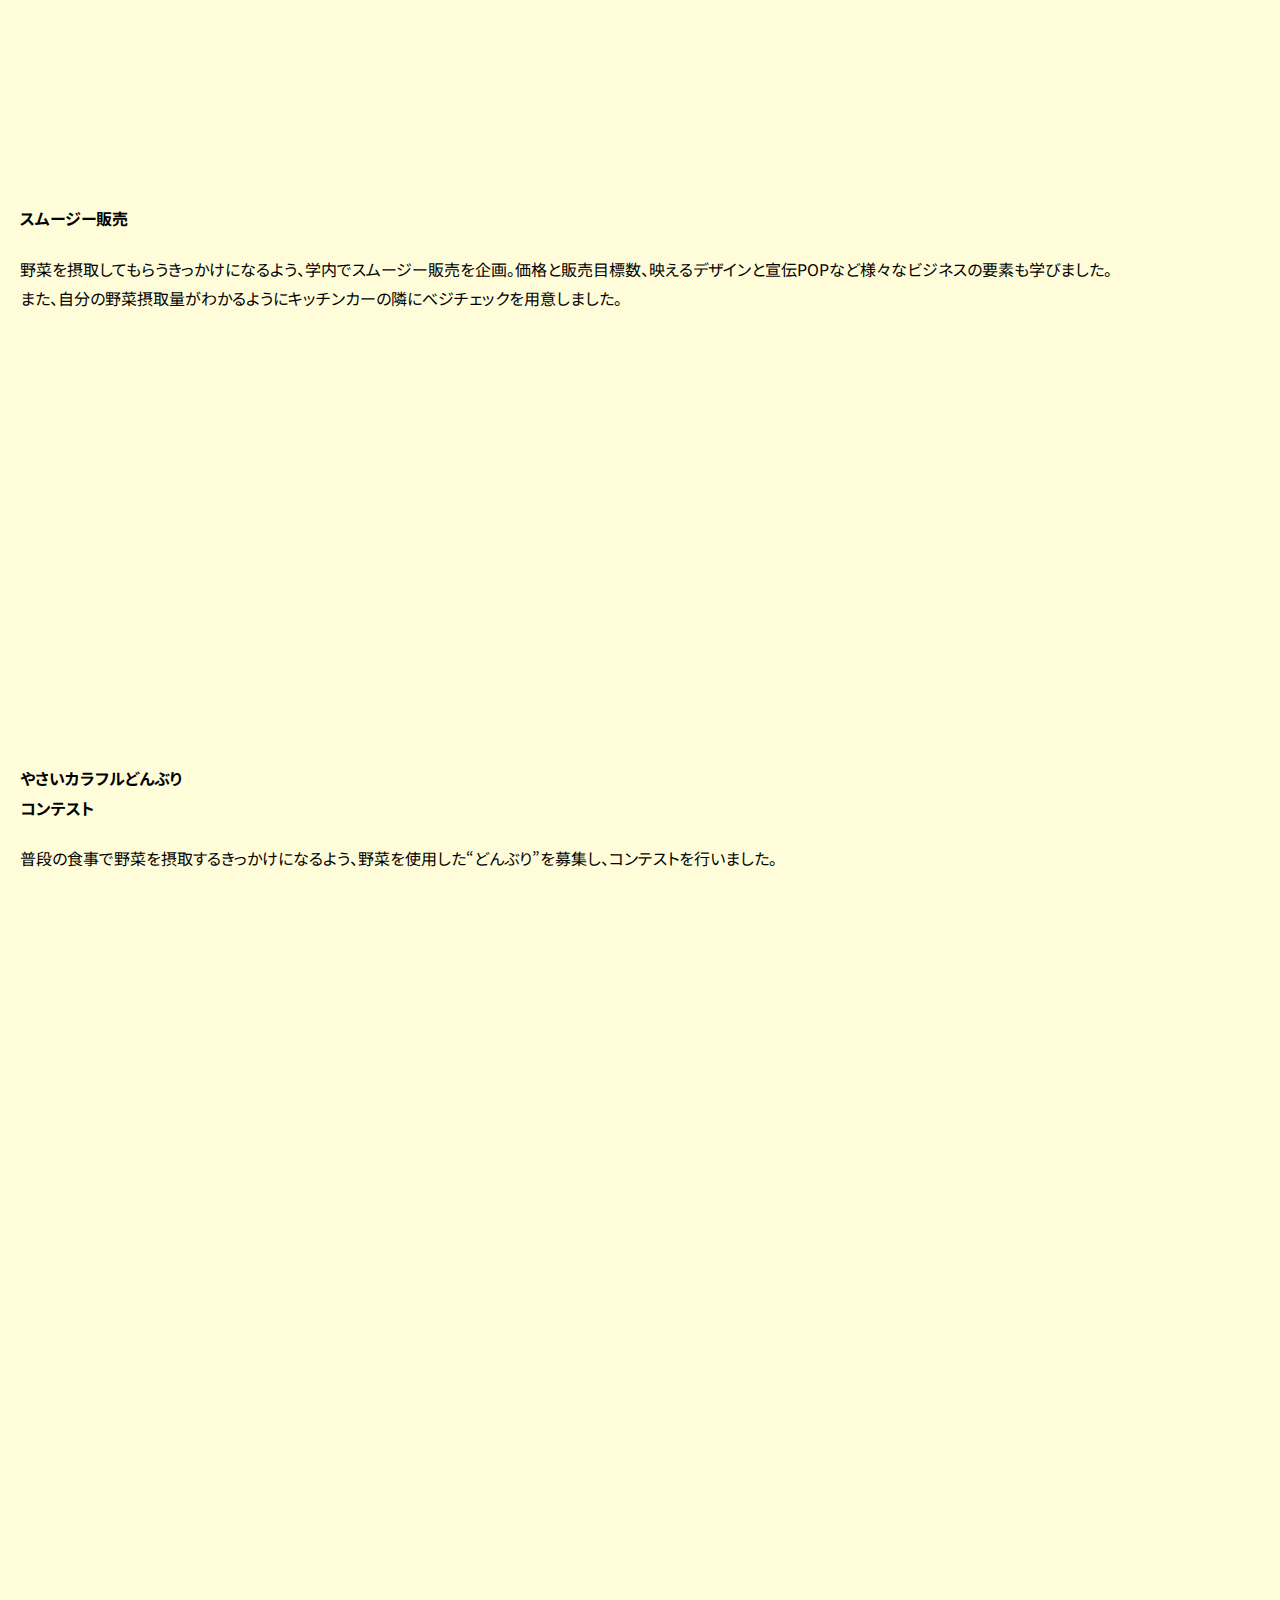
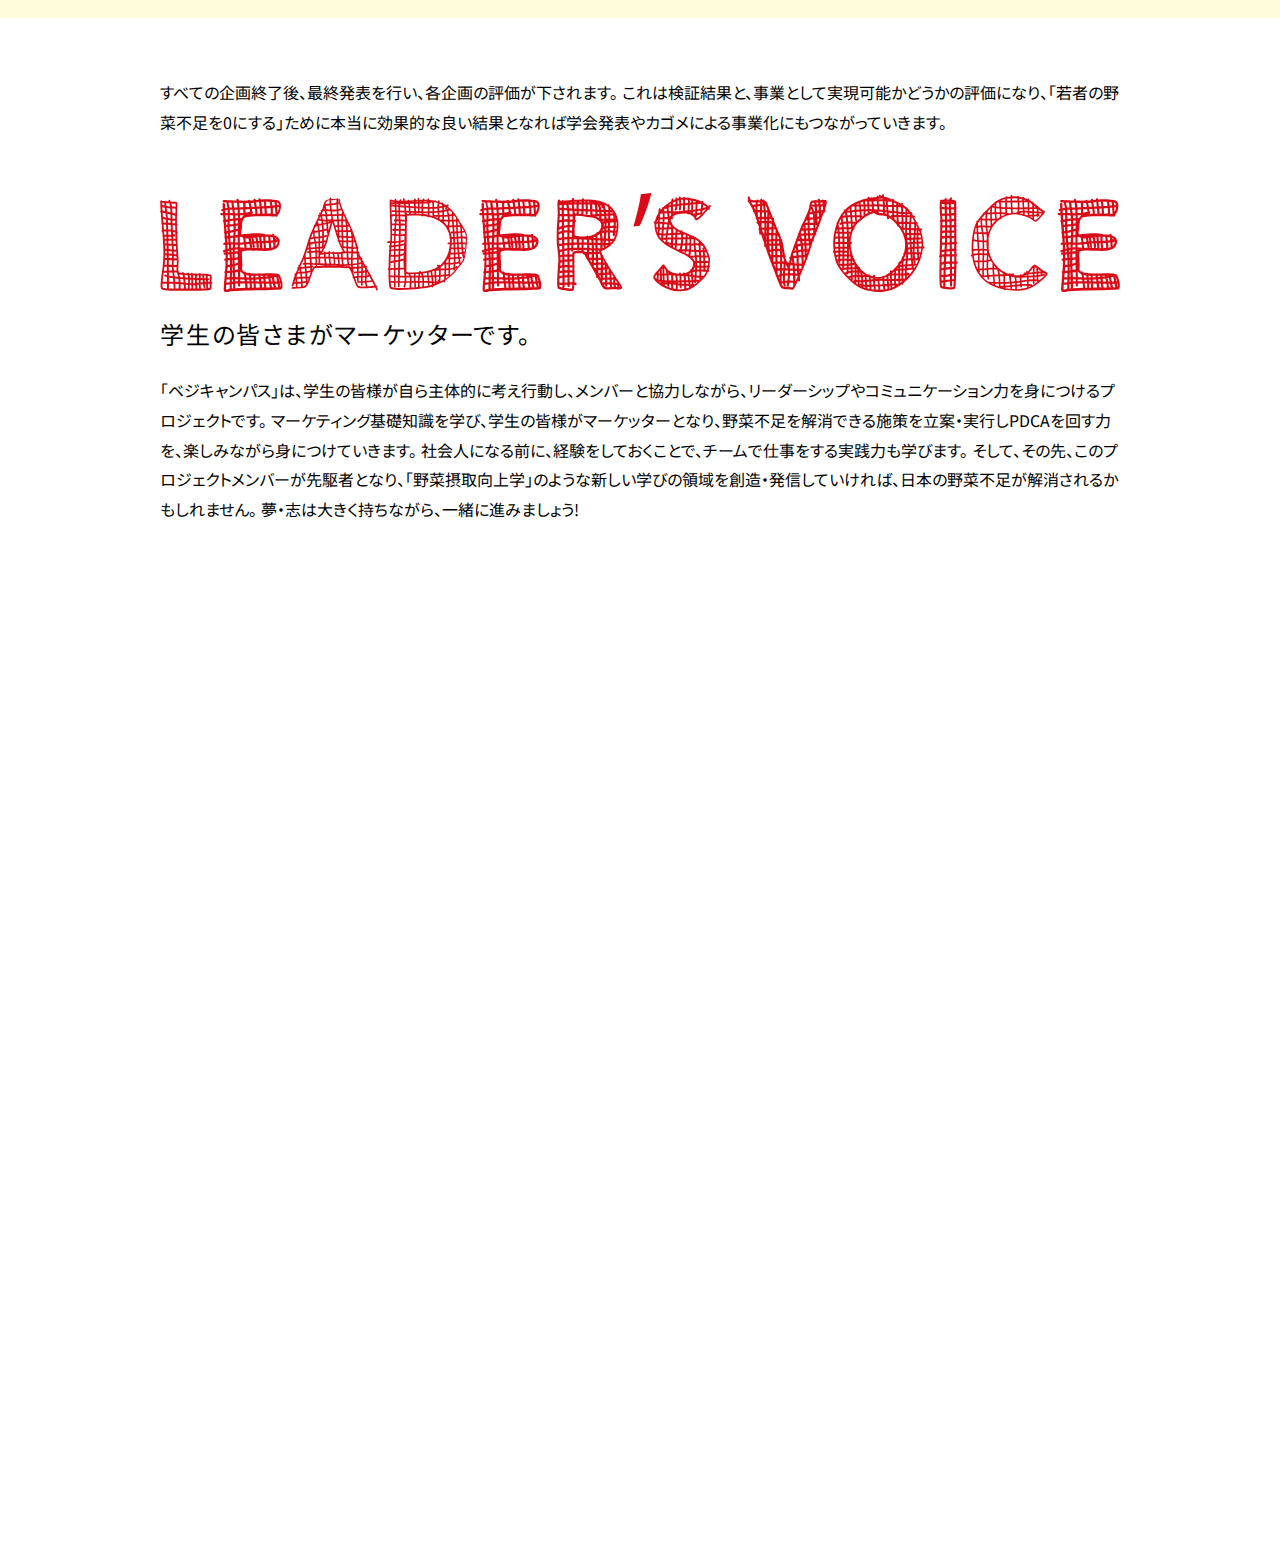
==== commit 9c080744: "feat(vegecam):practiceを追加" ====
--- a/vegecam/index.html
+++ b/vegecam/index.html
@@ -68,8 +68,8 @@
           <div class="p-project__item">
             <div class="p-project__content">
               <h3 class="p-project__title">
-                <img src="images/lecture.svg" alt="LECTURE">
-                <img src="images/lecture-ja.svg" alt="講義">
+                <img src="images/lecture.svg" alt="LECTURE" width="252" height="54" loading="lazy">
+                <img src="images/lecture-ja.svg" alt="講義" width="252" height="25" loading="lazy">
               </h3>
               <p class="p-project__text">参加学生はカゴメ株式会社社員による特別講義を受講。
                 内容は「食に関する知識」や「マーケティングの基本」「カゴメの事業紹介」などで、この講義に基づいて「若者の野菜不足を0にする」ことを目的とした本プロジェクトの社会背景や必要性などについて理解を深めます。</p>
@@ -83,8 +83,8 @@
           <div class="p-project__item">
             <div class="p-project__content">
               <h3 class="p-project__title">
-                <img src="images/planning.svg" alt="PLANNING">
-                <img src="images/planning-ja.svg" alt="立案">
+                <img src="images/planning.svg" alt="PLANNING" width="253" height="43" loading="lazy">
+                <img src="images/planning-ja.svg" alt="立案" width="252" height="25" loading="lazy">
               </h3>
               <p class="p-project__text">
                 学生たちは5〜6名のチームに分かれてチームごとにターゲットを選定し、ターゲットが野菜を必要量摂取するようになるためにはどうすれば良いか、具体的な企画を立案します。
@@ -100,8 +100,8 @@
           <div class="p-project__item">
             <div class="p-project__content">
               <h3 class="p-project__title">
-                <img src="images/presentation.svg" alt="PRESENTATION">
-                <img src="images/presentation-ja.svg" alt="提案">
+                <img src="images/presentation.svg" alt="PRESENTATION" width="351" height="44" loading="lazy">
+                <img src="images/presentation-ja.svg" alt="提案" width="252" height="25" loading="lazy">
               </h3>
               <p class="p-project__text">各チームは、カゴメ社員と本学教職員に向けて立案した企画のプレゼンテーションを行います。
                 質疑応答ではカゴメ側からの指摘やアドバイスをいただき、その後のチームミーティングにカゴメ社員も加わって指導を受けながらそれぞれの企画案をブラッシュアップ。
@@ -112,27 +112,102 @@
               <img src="images/presentation2.jpg" alt="" loading="lazy" width="608" height="413">
             </div>
           </div>
-          <div class="p-project__item">
-            <div class="p-project__content">
-              <h3 class="p-project__title">
-                <img src="images/practice.svg" alt="PRACTICE">
-                <img src="images/practice-ja.svg" alt="実行">
-              </h3>
-              <p class="p-project__text"></p>
-            </div>
-            <div class="p-project__figure">
-              <img src="images/plactice5.jpg" alt="" loading="lazy" width="481" height="681">
-            </div>
-          </div>
-          <div class="p-project__item">
-            <div class="p-project__content">
-              <h3 class="p-project__title">
-                <img src="images/estimation.svg" alt="ESTIMATION">
-                <img src="images/estimation-ja.svg" alt="評価">
-              </h3>
-              <p class="p-project__text"></p>
-            </div>
-            <div class="p-project__figure">
+          <div class="p-project__item p-practice">
+            <div class="p-project__content">
+              <h3 class="p-project__title">
+                <img src="images/practice.svg" alt="PRACTICE" width="254" height="44" loading="lazy">
+                <img src="images/practice-ja.svg" alt="実行" width="252" height="25" loading="lazy">
+              </h3>
+              <p class="p-project__text">決定した企画を学生たちが実際に実行します。 中間発表におけるカゴメからのアドバイスも受け、企画をブラッシュアップしています。なお、
+                最終発表は長野県にオープンした「カゴメ野菜生活ファーム富士見」で行われ、学生たちは発表後に工場や施設の見学、トマト温室見学、調理体験なども行いました。</p>
+            </div>
+            <div class="p-project__figure">
+              <img src="images/practice.jpg" alt="" loading="lazy" width="481" height="681">
+            </div>
+            <div class="p-practice__list">
+              <div class="p-practice__item">
+                <div class="p-practice__content">
+                  <h4 class="p-practice__title">食堂メニュー開発</h4>
+                  <p class="p-practice__text">学生が習慣的に野菜をとれるようになるために、野菜たっぷりメニューを開発し、学生食堂で販売しました。</p>
+                  <p class="p-practice__text">【メニュー例】<br>
+                    夏野菜うどん・ 野菜モリモリ味噌ラーメン<br>
+                    野菜たっぷりキーマカレー・ 小松菜オムライス　など</p>
+                </div>
+                <div class="p-practice__figure">
+                  <img src="images/practice1-1.jpg" alt="" width="620" height="413" loading="lazy">
+                  <img src="images/practice1-2.jpg" alt="" width="431" height="410" loading="lazy">
+                  <img src="images/practice1-3.jpg" alt="" width="354" height="354" loading="lazy">
+                  <img src="images/practice1-4.jpg" alt="" width="354" height="354" loading="lazy">
+                  <img src="images/practice1-5.jpg" alt="" width="431" height="354" loading="lazy">
+                </div>
+              </div>
+              <div class="p-practice__item">
+                <div class="p-practice__content">
+                  <h4 class="p-practice__title">ミニトマト栽培</h4>
+                  <p class="p-practice__text">未来につながる野菜摂取に貢献を。<br>
+                    一人暮らしの学生や、併設こども園の園児に協力頂き、トマト栽培を実施。この活動を通じて、学内の野菜摂取率を上げること、また、SDGsの持続の考え方から、次の代へと畑を引き継ぎ、野菜摂取の意識の高い大学へと変えること、そして、カゴメプロジェクトの参加者を増やし、活動の幅を広げ、できるだけ多くの方が野菜に関心を持てるように貢献することを目標としました。
+                  </p>
+                </div>
+                <div class="p-practice__figure">
+                  <img src="images/practice2-1.jpg" alt="" width="673" height="413" loading="lazy">
+                  <img src="images/practice2-2.jpg" alt="" width="472" height="413" loading="lazy">
+                  <img src="images/practice2-3.jpg" alt="" width="537" height="413" loading="lazy">
+                  <img src="images/practice2-4.jpg" alt="" width="325" height="413" loading="lazy">
+                  <img src="images/practice2-5.jpg" alt="" width="278" height="413" loading="lazy">
+                </div>
+              </div>
+              <div class="p-practice__item">
+                <div class="p-practice__content">
+                  <h4 class="p-practice__title">やさいカレー販売</h4>
+                  <p class="p-practice__text">守口市の高齢者に心も体も元気になってもらいたい！
+                    そんな思いで野菜をたくさん摂取できるカレー作りに挑戦しました。試作を繰り返し、守口市民祭に出店。キッチンカーでの対面販売で157食を完売しました。<br>
+                    同時開催したベジチェック測定会では、今の自分がどれだけ野菜が摂れているのか興味をもって貰うことができ350ｇの野菜摂取量が必要だということを知ってもらえるきっかけを作ることができました。
+                  </p>
+                </div>
+                <div class="p-practice__figure">
+                  <img src="images/practice3-1.jpg" alt="" width="537" height="413" loading="lazy">
+                  <img src="images/practice3-2.jpg" alt="" width="608" height="413" loading="lazy">
+                  <img src="images/practice3-3.jpg" alt="" width="537" height="413" loading="lazy">
+                  <img src="images/practice3-4.jpg" alt="" width="608" height="413" loading="lazy">
+                </div>
+              </div>
+              <div class="p-practice__item">
+                <div class="p-practice__content">
+                  <h4 class="p-practice__title">スムージー販売</h4>
+                  <p class="p-practice__text">
+                    野菜を摂取してもらうきっかけになるよう、学内でスムージー販売を企画。価格と販売目標数、映えるデザインと宣伝POPなど様々なビジネスの要素も学びました。<br>
+                    また、自分の野菜摂取量がわかるようにキッチンカーの隣にべジチェックを用意しました。</p>
+                </div>
+                <div class="p-practice__figure">
+                  <img src="images/practice4-1.jpg" alt="" width="537" height="413" loading="lazy">
+                  <img src="images/practice4-2.jpg" alt="" width="608" height="413" loading="lazy">
+                </div>
+              </div>
+              <div class="p-practice__item">
+                <div class="p-practice__content">
+                  <h4 class="p-practice__title">やさいカラフルどんぶり<br>
+                    コンテスト</h4>
+                  <p class="p-practice__text">普段の食事で野菜を摂取するきっかけになるよう、野菜を使用した“どんぶり”を募集し、コンテストを行いました。</p>
+                </div>
+                <div class="p-practice__figure">
+                  <img src="images/practice5-1.jpg" alt="" width="354" height="331" loading="lazy">
+                  <img src="images/practice5-2.jpg" alt="" width="354" height="331" loading="lazy">
+                  <img src="images/practice5-3.jpg" alt="" width="384" height="331" loading="lazy">
+                  <img src="images/practice5-4.jpg" alt="" width="449" height="397" loading="lazy">
+                  <img src="images/practice5-5.jpg" alt="" width="307" height="397" loading="lazy">
+                  <img src="images/practice5-6.jpg" alt="" width="337" height="397" loading="lazy">
+                </div>
+              </div>
+            </div>
+          </div>
+          <div class="p-project__item">
+            <div class="p-project__content">
+              <h3 class="p-project__title">
+                <img src="images/estimation.svg" alt="ESTIMATION" width="254" height="44" loading="lazy">
+                <img src="images/estimation-ja.svg" alt="評価" width="252" height="25" loading="lazy">
+              </h3>
+              <p class="p-project__text">すべての企画終了後、最終発表を行い、各企画の評価が下されます。
+                これは検証結果と、事業として実現可能かどうかの評価になり、「若者の野菜不足を0にする」ために本当に効果的な良い結果となれば学会発表やカゴメによる事業化にもつながっていきます。</p>
             </div>
           </div>
         </div>
@@ -149,6 +224,7 @@
           社会人になる前に、経験をしておくことで、チームで仕事をする実践力も学びます。
           そして、その先、このプロジェクトメンバーが先駆者となり、「野菜摂取向上学」のような新しい学びの領域を創造・発信していければ、日本の野菜不足が解消されるかもしれません。
           夢・志は大きく持ちながら、一緒に進みましょう!</p>
+        <img src="images/yuike.png" alt="湯地 高廣氏" width="815" height="979" loading="lazy">
       </div>
     </section>
   </main>
--- a/vegecam/scss/css/style.min.css
+++ b/vegecam/scss/css/style.min.css
@@ -1 +1 @@
-@charset "UTF-8";:root{--base-gutter:20px;--break-sm:576px;--break-md:768px;--break-lg:1006px;--box-shadow:0 2px 3px rgba(0, 0, 0, .2);--contents-width:960px;--color-emphasis:#DB0A17}*,::after,::before{box-sizing:border-box;background-repeat:no-repeat}::after,::before{text-decoration:inherit;vertical-align:inherit}:where(:root){cursor:default;line-height:1.5;overflow-wrap:break-word;-moz-tab-size:4;tab-size:4;-webkit-tap-highlight-color:transparent;-webkit-text-size-adjust:100%;text-size-adjust:100%}:where(body){margin:0}:where(h1){font-size:2em;margin:.67em 0}:where(dl,ol,ul) :where(dl,ol,ul){margin:0}:where(hr){color:inherit;height:0}:where(nav) :where(ol,ul){list-style-type:none;padding:0}:where(nav li)::before{content:"​";float:left}:where(pre){font-family:monospace,monospace;font-size:1em;overflow:auto}:where(abbr[title]){text-decoration:underline dotted}:where(b,strong){font-weight:bolder}:where(code,kbd,samp){font-family:monospace,monospace;font-size:1em}:where(small){font-size:80%}:where(audio,canvas,iframe,img,svg,video){vertical-align:middle}:where(iframe){border-style:none}:where(svg:not([fill])){fill:currentColor}:where(table){border-collapse:collapse;border-color:currentColor;text-indent:0}:where(button,input,select){margin:0}:where(button,[type=button i],[type=reset i],[type=submit i]){-webkit-appearance:button}:where(fieldset){border:1px solid #a0a0a0}:where(progress){vertical-align:baseline}:where(textarea){margin:0;resize:vertical}:where([type=search i]){-webkit-appearance:textfield;outline-offset:-2px}::-webkit-inner-spin-button,::-webkit-outer-spin-button{height:auto}::-webkit-input-placeholder{color:inherit;opacity:.54}::-webkit-search-decoration{-webkit-appearance:none}::-webkit-file-upload-button{-webkit-appearance:button;font:inherit}:where(dialog){background-color:#fff;border:solid;color:#000;height:-moz-fit-content;height:fit-content;left:0;margin:auto;padding:1em;position:absolute;right:0;width:-moz-fit-content;width:fit-content}:where(dialog:not([open])){display:none}:where(details>summary:first-of-type){display:list-item}:where([aria-busy=true i]){cursor:progress}:where([aria-disabled=true i],[disabled]){cursor:not-allowed}:where([aria-hidden=false i][hidden]){display:initial}:where([aria-hidden=false i][hidden]:not(:focus)){clip:rect(0,0,0,0);position:absolute}.u-emphasis{color:#db0a17}.u-hidden{display:none}@media screen and (min-width:768px){.u-visible--md{display:block}}@media screen and (min-width:1006px){:root{--box-shadow:3px 3px 4px rgba(0, 0, 0, .2)}}body{font-family:"Noto Sans JP",sans-serif;font-feature-settings:"palt";line-height:1.85}img{max-width:100%;height:auto;vertical-align:bottom}main{padding-top:var(--base-gutter);padding-bottom:var(--base-gutter)}strong{font-weight:400;background:linear-gradient(transparent 60%,#ffe67a 60%,#ffe67a 90%,transparent 90%)}ol,ul{list-style:none}.lead{font-size:1.2rem}h1,h2,h3{margin:0;line-height:1.5;font-weight:400}h3{font-size:1.5rem;line-height:1.3}h3>span{font-size:1rem}figure{margin:var(--base-gutter)0;text-align:center}.section-title{position:relative;width:fit-content;margin-left:auto;margin-right:auto;text-align:center;font-size:1.4rem}@media screen and (min-width:576px){.section-title{font-size:2rem}}.section-title::before{position:absolute;top:-44px;left:-39px;display:inline-block;width:72px;height:75px;background:url(../images/title-decoration.png)no-repeat center/contain;content:""}@media screen and (min-width:768px){.section-title{font-size:1.7rem}.section-title::before{top:-33px;left:-64px;width:60px;height:62px}}.section-title.section-title--student{margin-bottom:1.75rem}.section-title.section-title--student::before{transform:translateX(1em)}.signature{text-align:right;line-height:1.2;font-size:1.5rem}.signature>span{font-size:.9rem}@media screen and (min-width:1006px){.signature{font-size:1.1rem}.signature>span{font-size:.8rem}}.c-container{max-width:calc(var(--contents-width) + var(--base-gutter)*2);padding:var(--base-gutter);margin-left:auto;margin-right:auto}.c-container.is-border{position:relative}.c-container.is-border::before{position:absolute;top:0;left:var(--base-gutter);content:"";display:block;width:calc(100% - var(--base-gutter)*2);height:1px;background-color:var(--color-emphasis)}.c-section__title{letter-spacing:.075em;color:var(--color-emphasis)}.c-section__lead{letter-spacing:.075em;font-size:1.5em;line-height:1.5}.p-introduction{text-align:center}.p-introduction>.c-container{max-width:calc(640px + var(--base-gutter)*2)}.p-introduction__logo{display:flex;align-items:flex-end;justify-content:space-between}.p-introduction__logo>img:nth-of-type(1){flex-basis:34.2741935484%;max-width:34.2741935484%}.p-introduction__logo>img:nth-of-type(2){flex-basis:8.4677419355%;max-width:8.4677419355%}.p-introduction__logo>img:nth-of-type(3){flex-basis:45.9677419355%;max-width:45.9677419355%}.p-introduction__title{margin-top:30px}.p-introduction__title>span:nth-of-type(1){display:block;font-size:6.9vw;line-height:1.3;letter-spacing:.07em}.p-introduction__title>span:nth-of-type(2){display:block;margin-top:5px;font-size:11.5vw;letter-spacing:.1em;color:var(--color-emphasis)}.p-introduction__lead{margin-top:10px;font-size:4.5vw;letter-spacing:.05em;line-height:1.5}+@charset "UTF-8";:root{--base-gutter:20px;--break-sm:576px;--break-md:768px;--break-lg:1006px;--box-shadow:0 2px 3px rgba(0, 0, 0, .2);--contents-width:960px;--color-emphasis:#DB0A17}*,::after,::before{box-sizing:border-box;background-repeat:no-repeat}::after,::before{text-decoration:inherit;vertical-align:inherit}:where(:root){cursor:default;line-height:1.5;overflow-wrap:break-word;-moz-tab-size:4;tab-size:4;-webkit-tap-highlight-color:transparent;-webkit-text-size-adjust:100%;text-size-adjust:100%}:where(body){margin:0}:where(h1){font-size:2em;margin:.67em 0}:where(dl,ol,ul) :where(dl,ol,ul){margin:0}:where(hr){color:inherit;height:0}:where(nav) :where(ol,ul){list-style-type:none;padding:0}:where(nav li)::before{content:"​";float:left}:where(pre){font-family:monospace,monospace;font-size:1em;overflow:auto}:where(abbr[title]){text-decoration:underline dotted}:where(b,strong){font-weight:bolder}:where(code,kbd,samp){font-family:monospace,monospace;font-size:1em}:where(small){font-size:80%}:where(audio,canvas,iframe,img,svg,video){vertical-align:middle}:where(iframe){border-style:none}:where(svg:not([fill])){fill:currentColor}:where(table){border-collapse:collapse;border-color:currentColor;text-indent:0}:where(button,input,select){margin:0}:where(button,[type=button i],[type=reset i],[type=submit i]){-webkit-appearance:button}:where(fieldset){border:1px solid #a0a0a0}:where(progress){vertical-align:baseline}:where(textarea){margin:0;resize:vertical}:where([type=search i]){-webkit-appearance:textfield;outline-offset:-2px}::-webkit-inner-spin-button,::-webkit-outer-spin-button{height:auto}::-webkit-input-placeholder{color:inherit;opacity:.54}::-webkit-search-decoration{-webkit-appearance:none}::-webkit-file-upload-button{-webkit-appearance:button;font:inherit}:where(dialog){background-color:#fff;border:solid;color:#000;height:-moz-fit-content;height:fit-content;left:0;margin:auto;padding:1em;position:absolute;right:0;width:-moz-fit-content;width:fit-content}:where(dialog:not([open])){display:none}:where(details>summary:first-of-type){display:list-item}:where([aria-busy=true i]){cursor:progress}:where([aria-disabled=true i],[disabled]){cursor:not-allowed}:where([aria-hidden=false i][hidden]){display:initial}:where([aria-hidden=false i][hidden]:not(:focus)){clip:rect(0,0,0,0);position:absolute}.u-emphasis{color:#db0a17}.u-hidden{display:none}@media screen and (min-width:768px){.u-visible--md{display:block}}@media screen and (min-width:1006px){:root{--box-shadow:3px 3px 4px rgba(0, 0, 0, .2)}}body{font-family:"Noto Sans JP",sans-serif;font-feature-settings:"palt";line-height:1.85}img{max-width:100%;height:auto;vertical-align:bottom}main{padding-top:var(--base-gutter);padding-bottom:var(--base-gutter)}strong{font-weight:400;background:linear-gradient(transparent 60%,#ffe67a 60%,#ffe67a 90%,transparent 90%)}ol,ul{list-style:none}.lead{font-size:1.2rem}h1,h2,h3{margin:0;line-height:1.5;font-weight:400}h3{font-size:1.5rem;line-height:1.3}h3>span{font-size:1rem}figure{margin:var(--base-gutter)0;text-align:center}.section-title{position:relative;width:fit-content;margin-left:auto;margin-right:auto;text-align:center;font-size:1.4rem}@media screen and (min-width:576px){.section-title{font-size:2rem}}.section-title::before{position:absolute;top:-44px;left:-39px;display:inline-block;width:72px;height:75px;background:url(../images/title-decoration.png)no-repeat center/contain;content:""}@media screen and (min-width:768px){.section-title{font-size:1.7rem}.section-title::before{top:-33px;left:-64px;width:60px;height:62px}}.section-title.section-title--student{margin-bottom:1.75rem}.section-title.section-title--student::before{transform:translateX(1em)}.signature{text-align:right;line-height:1.2;font-size:1.5rem}.signature>span{font-size:.9rem}@media screen and (min-width:1006px){.signature{font-size:1.1rem}.signature>span{font-size:.8rem}}.c-container{max-width:calc(var(--contents-width) + var(--base-gutter)*2);padding:var(--base-gutter);margin-left:auto;margin-right:auto}.c-container.is-border{position:relative}.c-container.is-border::before{position:absolute;top:0;left:var(--base-gutter);content:"";display:block;width:calc(100% - var(--base-gutter)*2);height:1px;background-color:var(--color-emphasis)}.c-section__title{letter-spacing:.075em;color:var(--color-emphasis)}.c-section__title.p-process{padding:.5em 0;border-top:1px solid var(--color-emphasis);border-bottom:1px solid var(--color-emphasis);font-size:min(5.5vw,1.5em)}.c-section__lead{letter-spacing:.075em;font-size:1.5em;line-height:1.5}.p-introduction{text-align:center}.p-introduction>.c-container{max-width:calc(640px + var(--base-gutter)*2)}.p-introduction__logo{display:flex;align-items:flex-end;justify-content:space-between}.p-introduction__logo>img:nth-of-type(1){flex-basis:34.2741935484%;max-width:34.2741935484%}.p-introduction__logo>img:nth-of-type(2){flex-basis:8.4677419355%;max-width:8.4677419355%}.p-introduction__logo>img:nth-of-type(3){flex-basis:45.9677419355%;max-width:45.9677419355%}.p-introduction__title{margin-top:30px}.p-introduction__title>span:nth-of-type(1){display:block;font-size:min(6.9vw,50px);line-height:1.3;letter-spacing:.07em}.p-introduction__title>span:nth-of-type(2){display:block;margin-top:5px;font-size:min(11.5vw,89px);letter-spacing:.1em;color:var(--color-emphasis)}.p-introduction__lead{margin-top:10px;font-size:min(4.5vw,30px);letter-spacing:.05em;line-height:1.5}.p-practice{margin-left:calc(50% - 50vw);margin-right:calc(50% - 50vw);padding-left:var(--base-gutter);padding-right:var(--base-gutter);background-color:#fffcd9}.p-project__title{text-align:center}.p-project__figure{display:grid;gap:3px}.p-project__figure>img{width:100%;height:100%;object-fit:cover}.p-project__item:nth-of-type(1)>.p-project__figure{grid-template-columns:1fr 1fr}.p-project__item:nth-of-type(1)>.p-project__figure>img:nth-of-type(1){grid-column:1/3;grid-row:1/2}.p-project__item:nth-of-type(1)>.p-project__figure>img:nth-of-type(2){grid-column:1/2;grid-row:2/3}.p-project__item:nth-of-type(1)>.p-project__figure>img:nth-of-type(3){grid-column:2/3;grid-row:2/3}.p-project__item:nth-of-type(2)>.p-project__figure{grid-template-columns:1fr .1fr .9fr}.p-project__item:nth-of-type(2)>.p-project__figure>img:nth-of-type(1){grid-column:1/3;grid-row:1/2}.p-project__item:nth-of-type(2)>.p-project__figure>img:nth-of-type(2){grid-column:3/4;grid-row:1/2}.p-project__item:nth-of-type(2)>.p-project__figure>img:nth-of-type(3){grid-column:1/2;grid-row:2/3}.p-project__item:nth-of-type(2)>.p-project__figure>img:nth-of-type(4){grid-column:2/4;grid-row:2/3}.p-project__item:nth-of-type(3)>.p-project__figure{grid-template-columns:.892733564fr 1fr}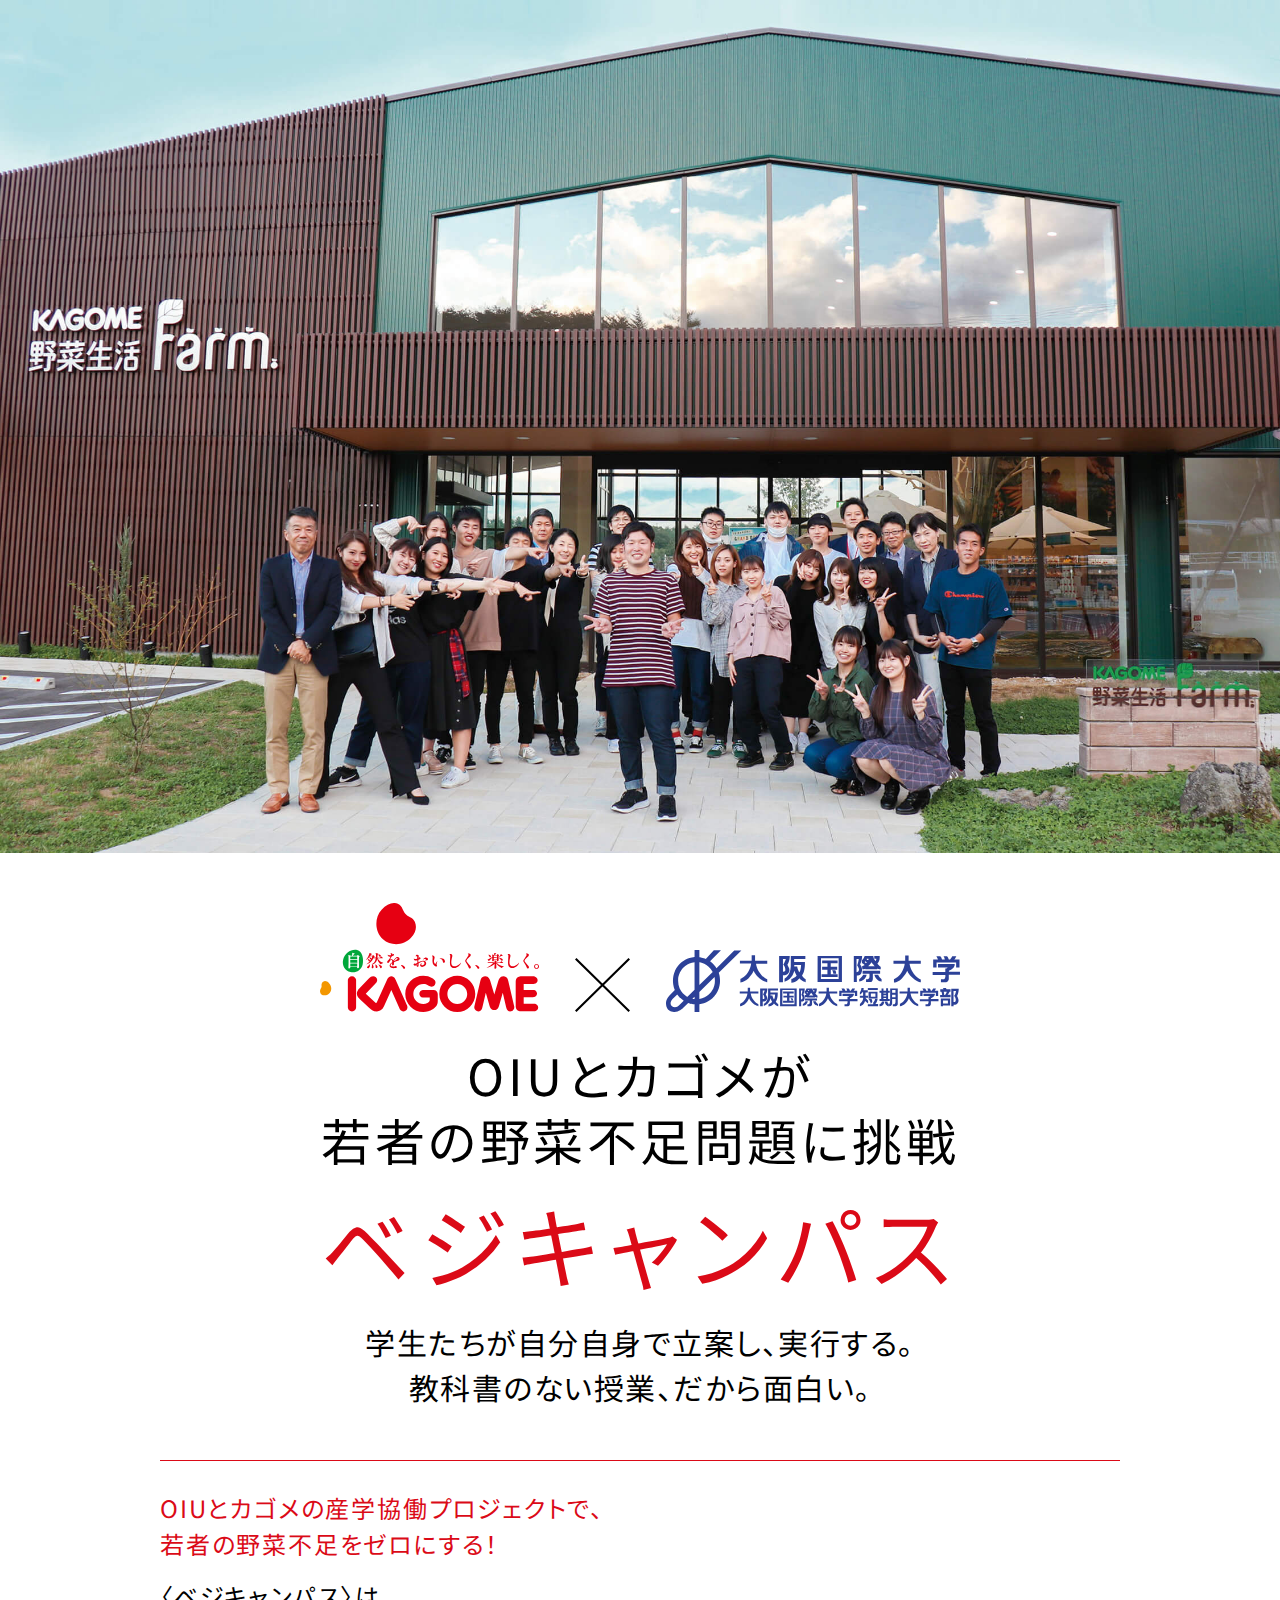
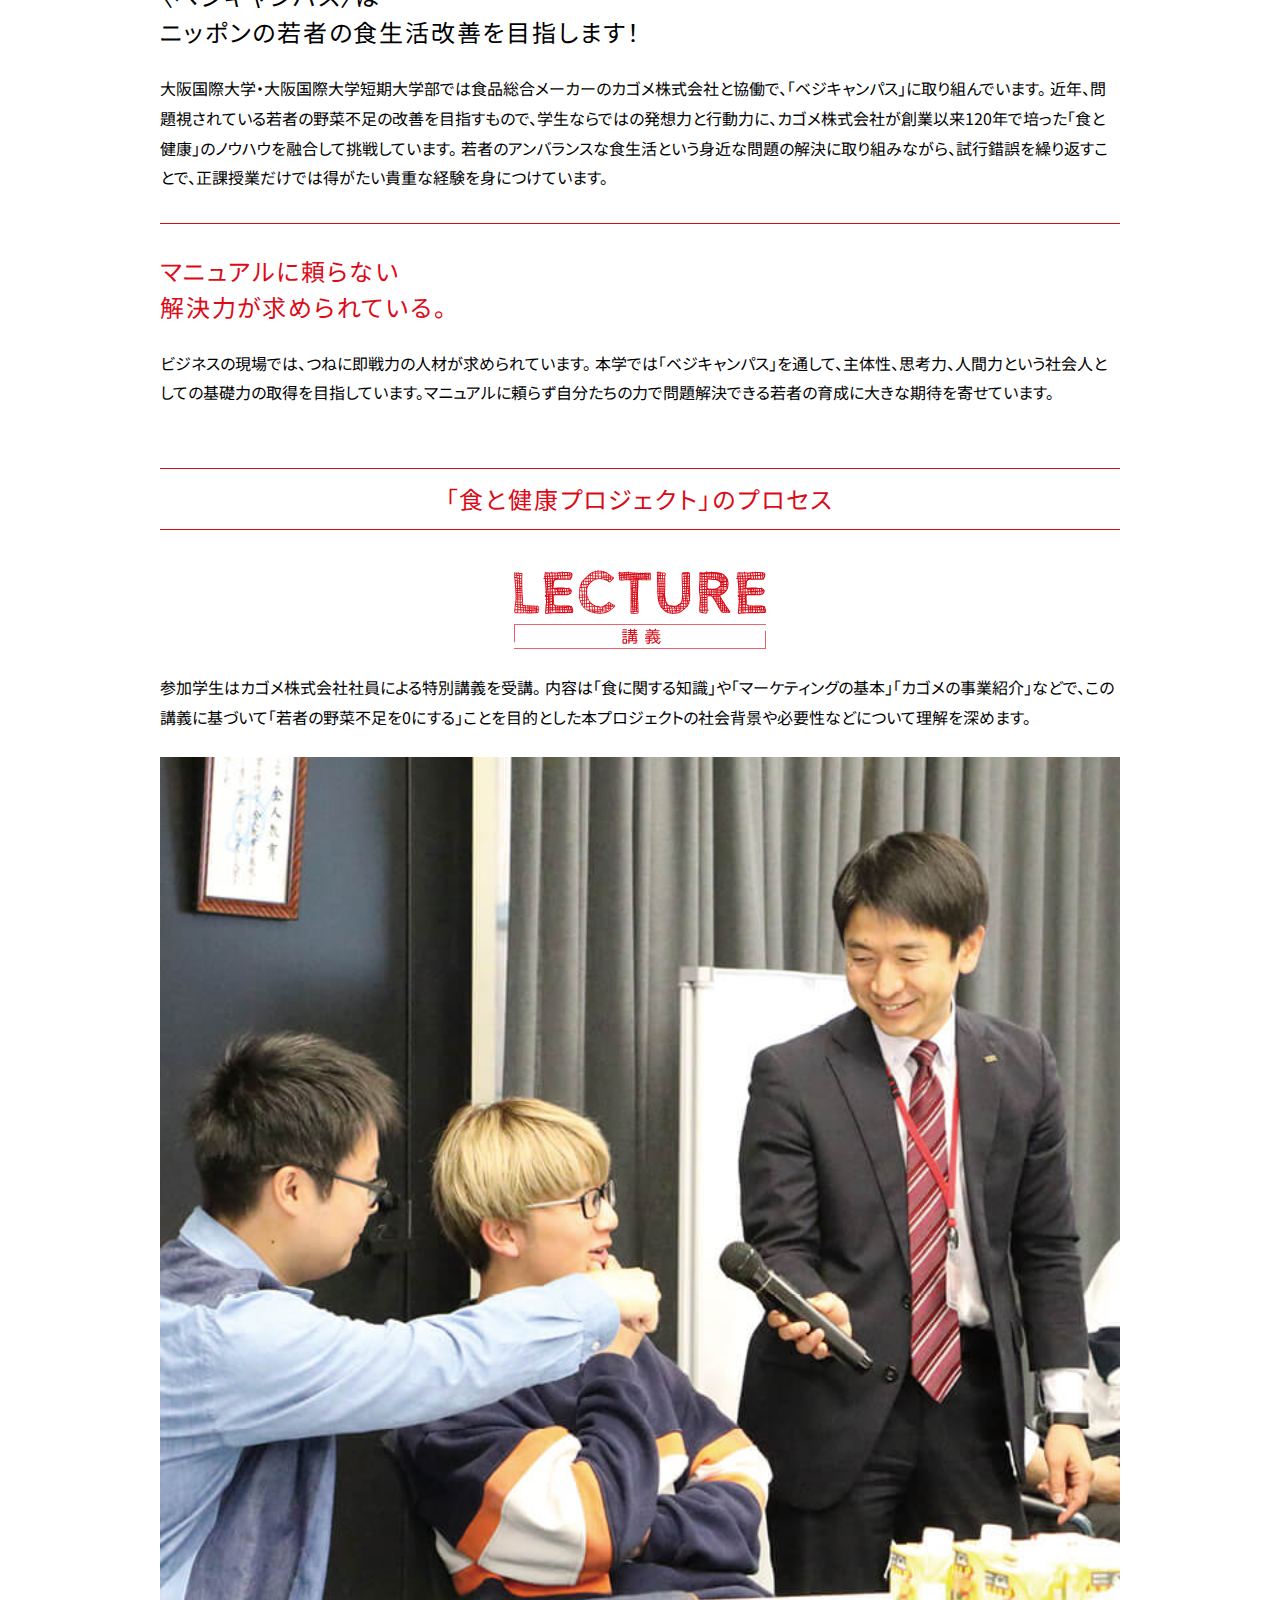
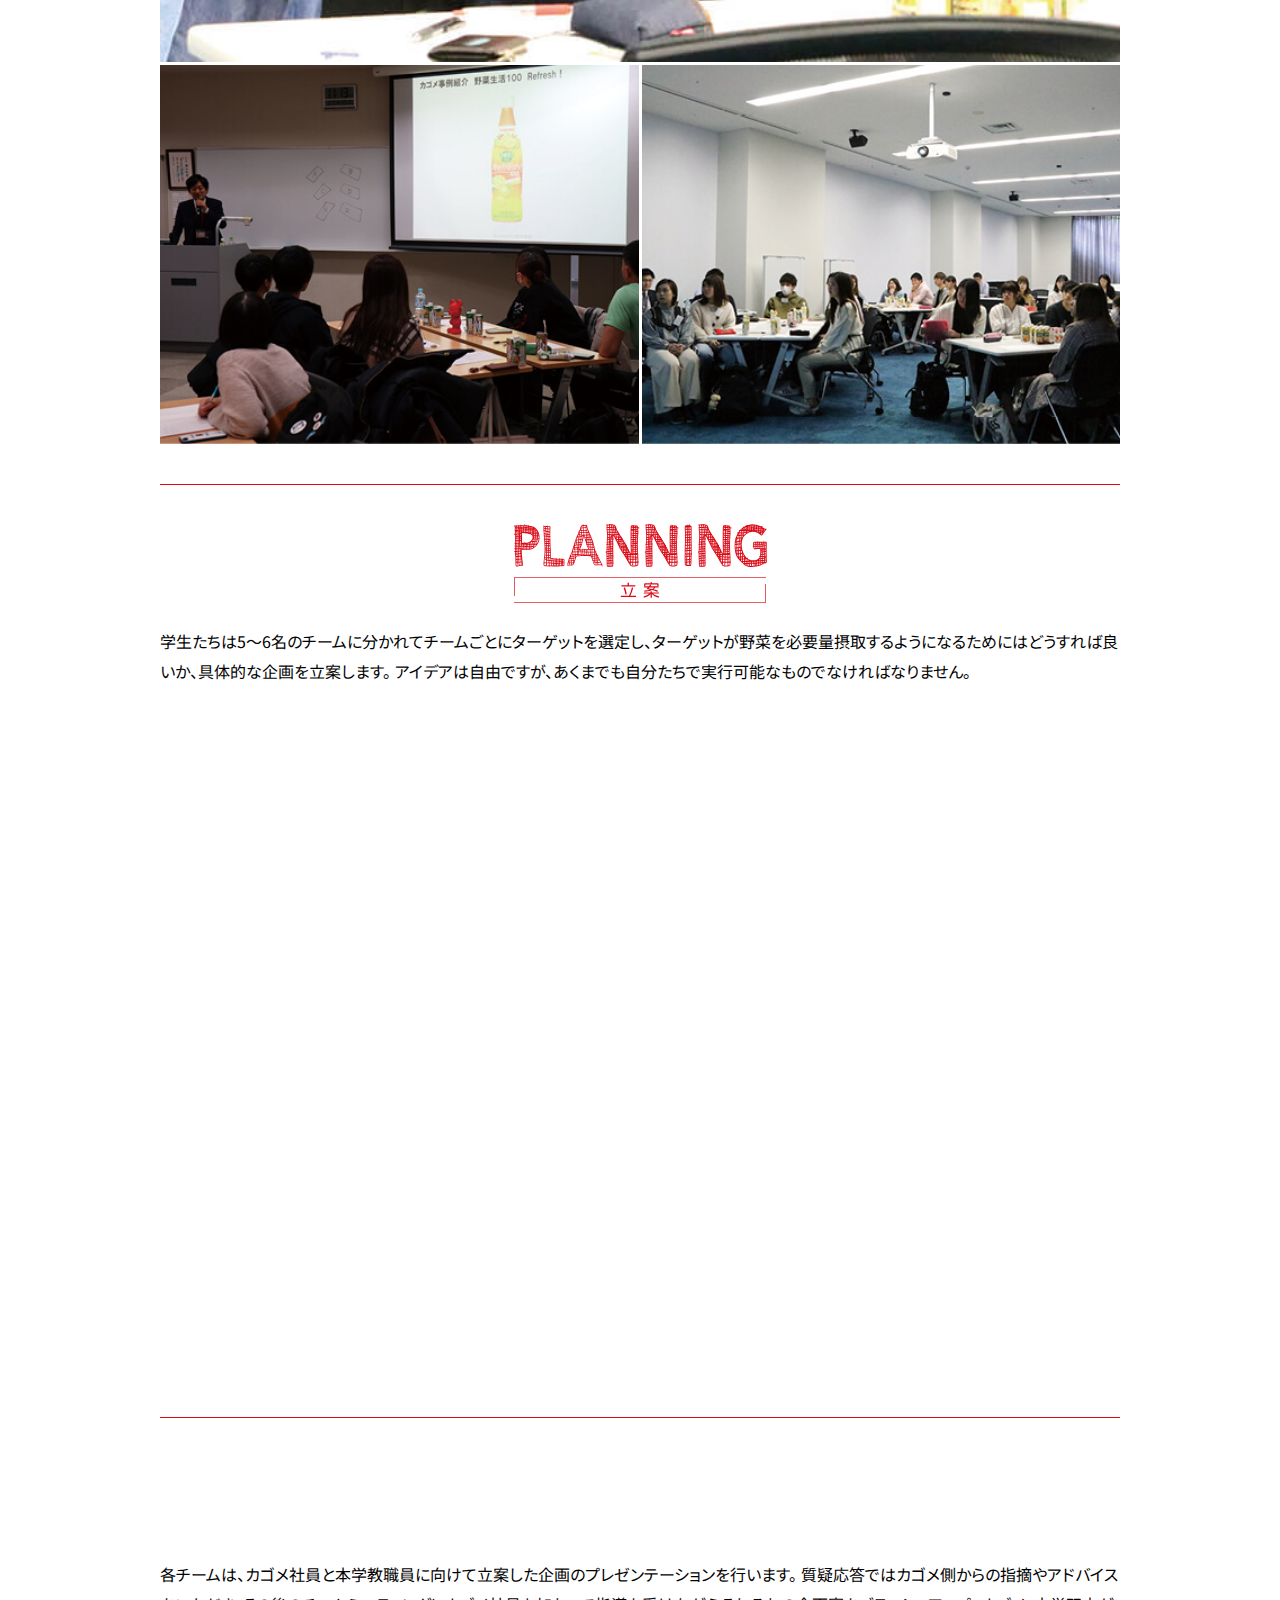
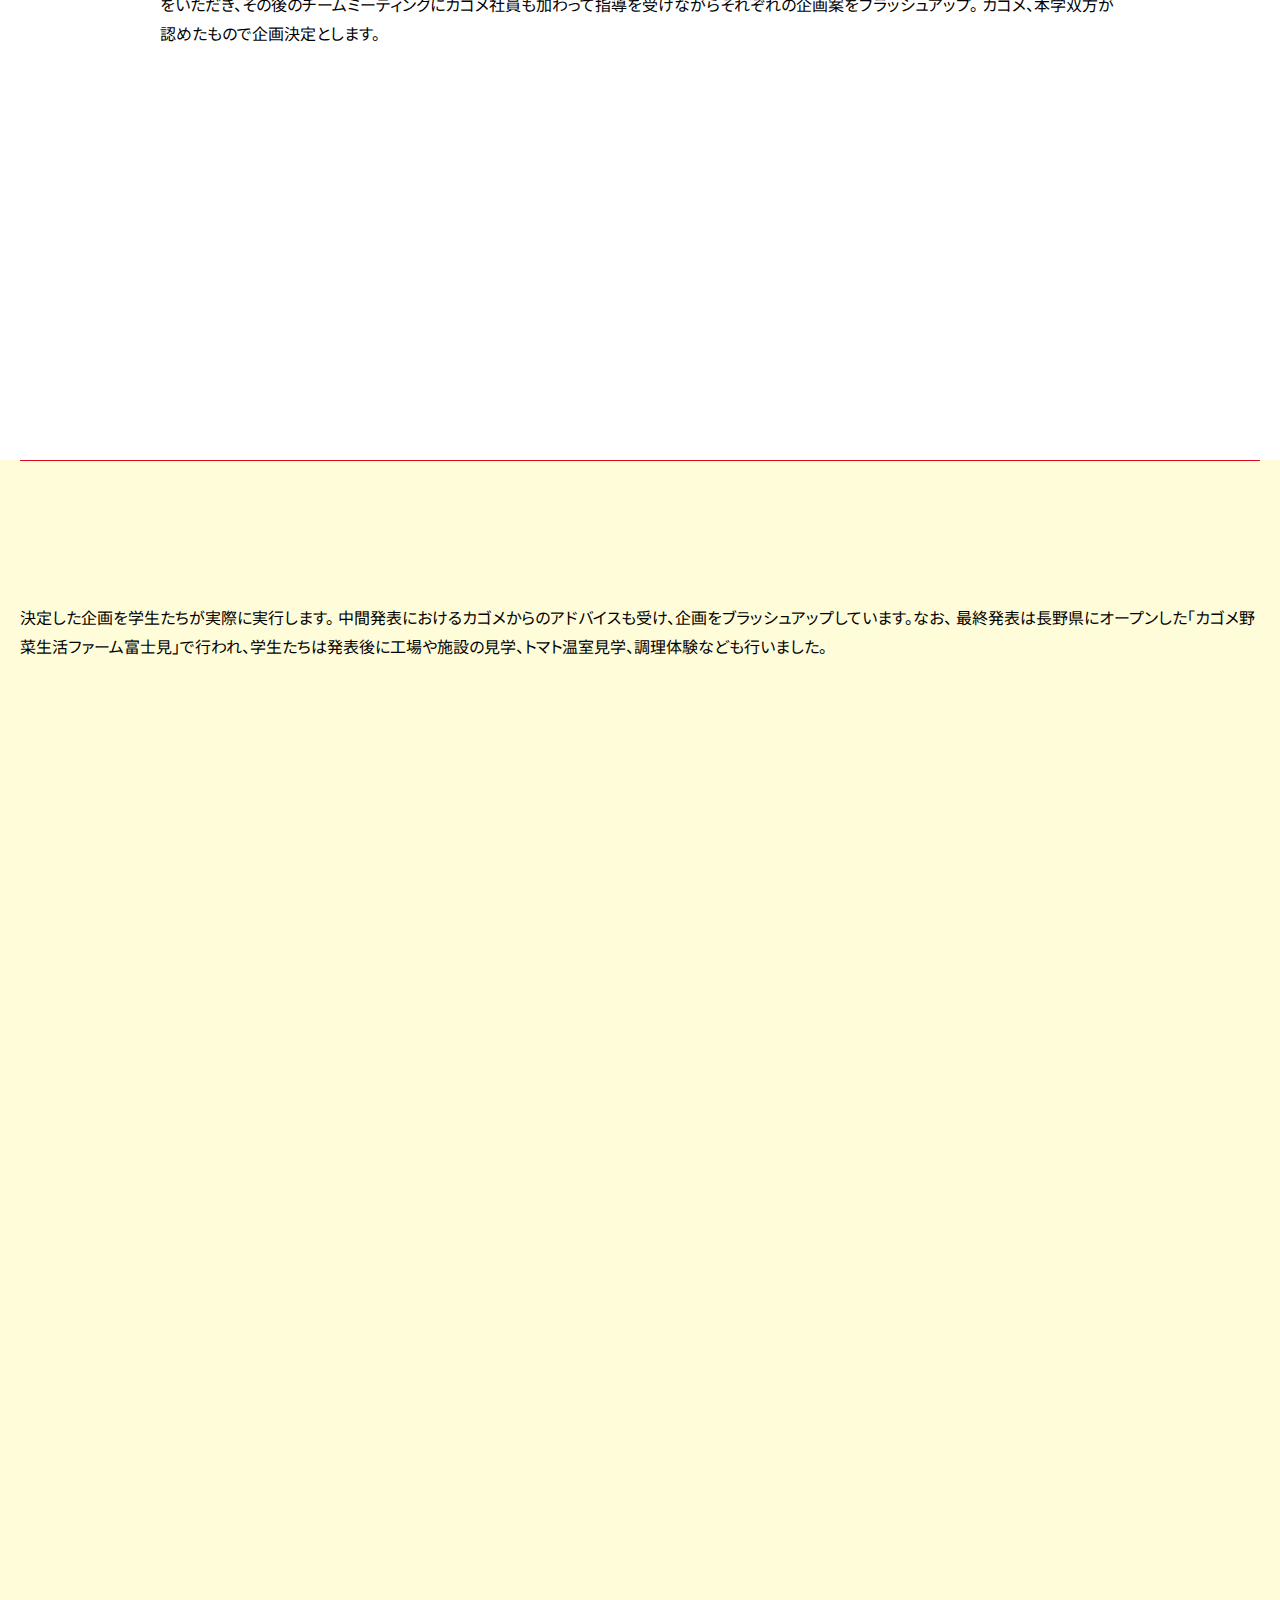
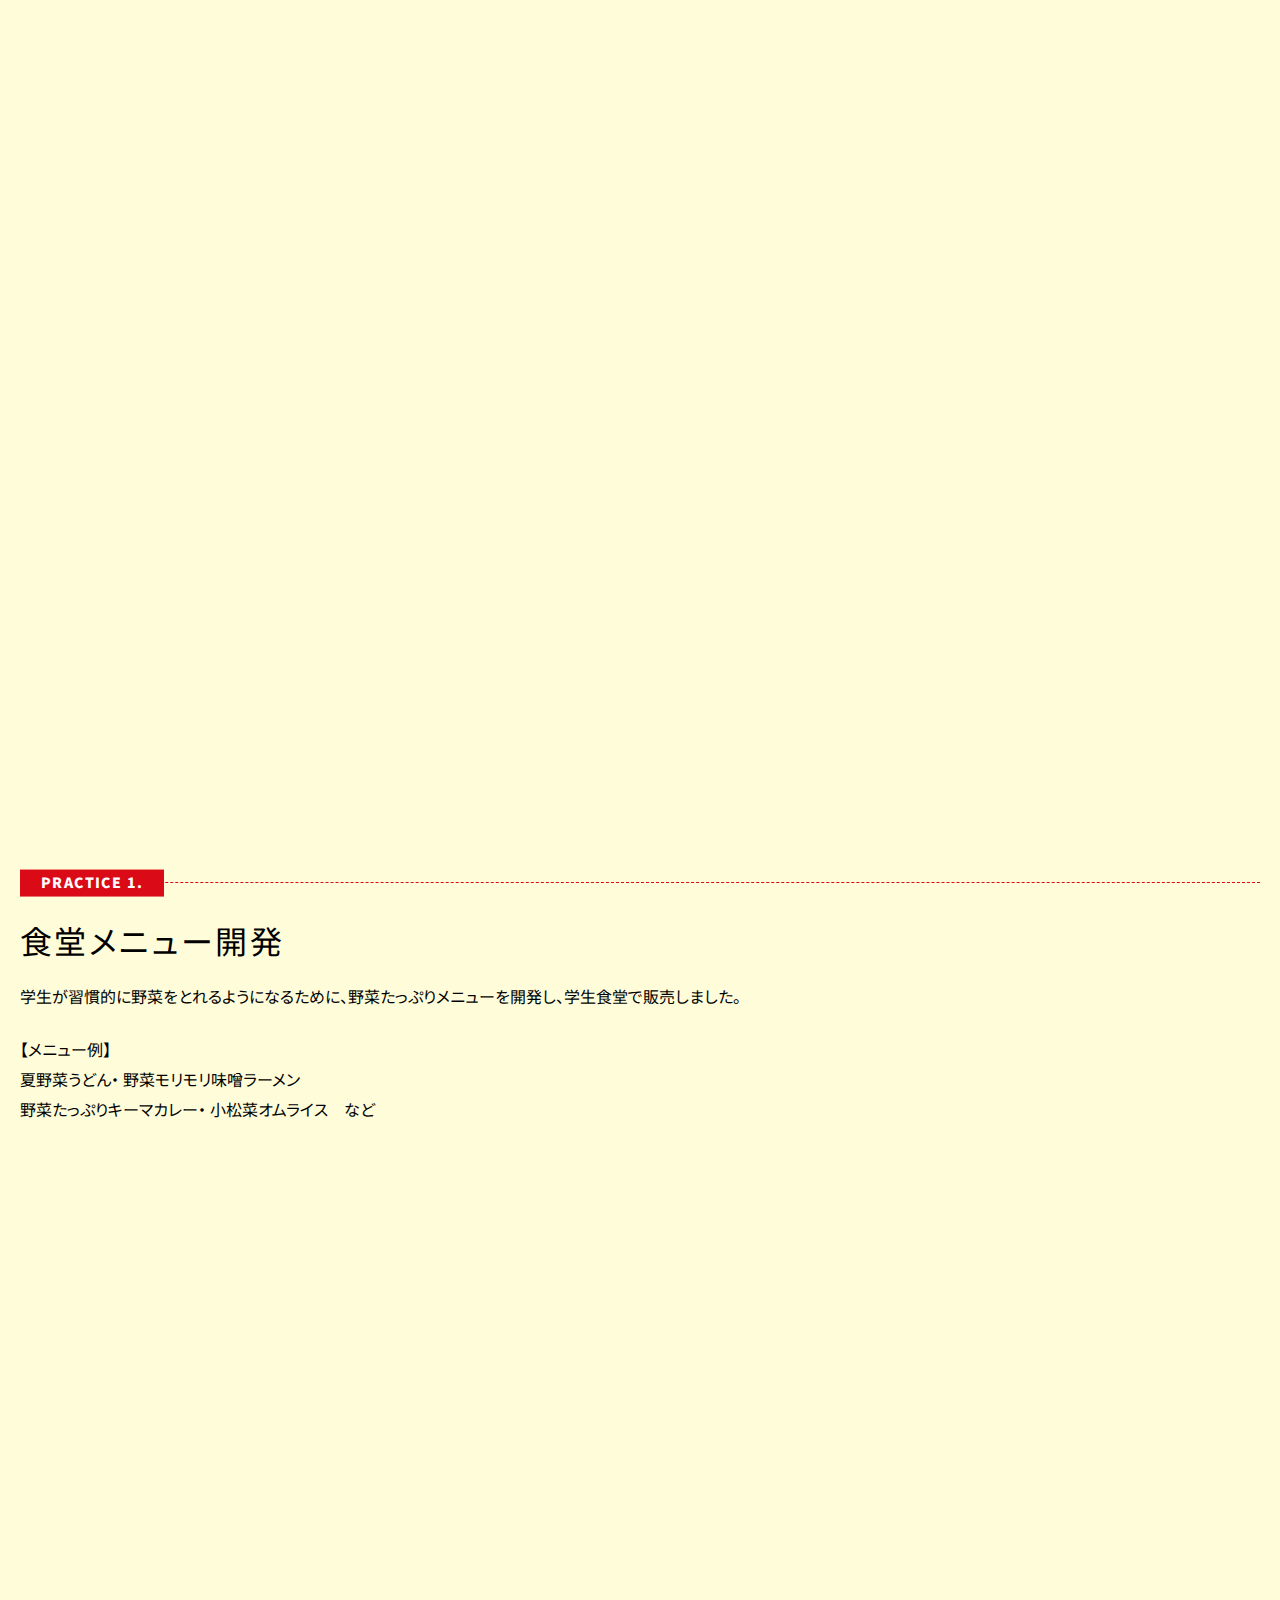
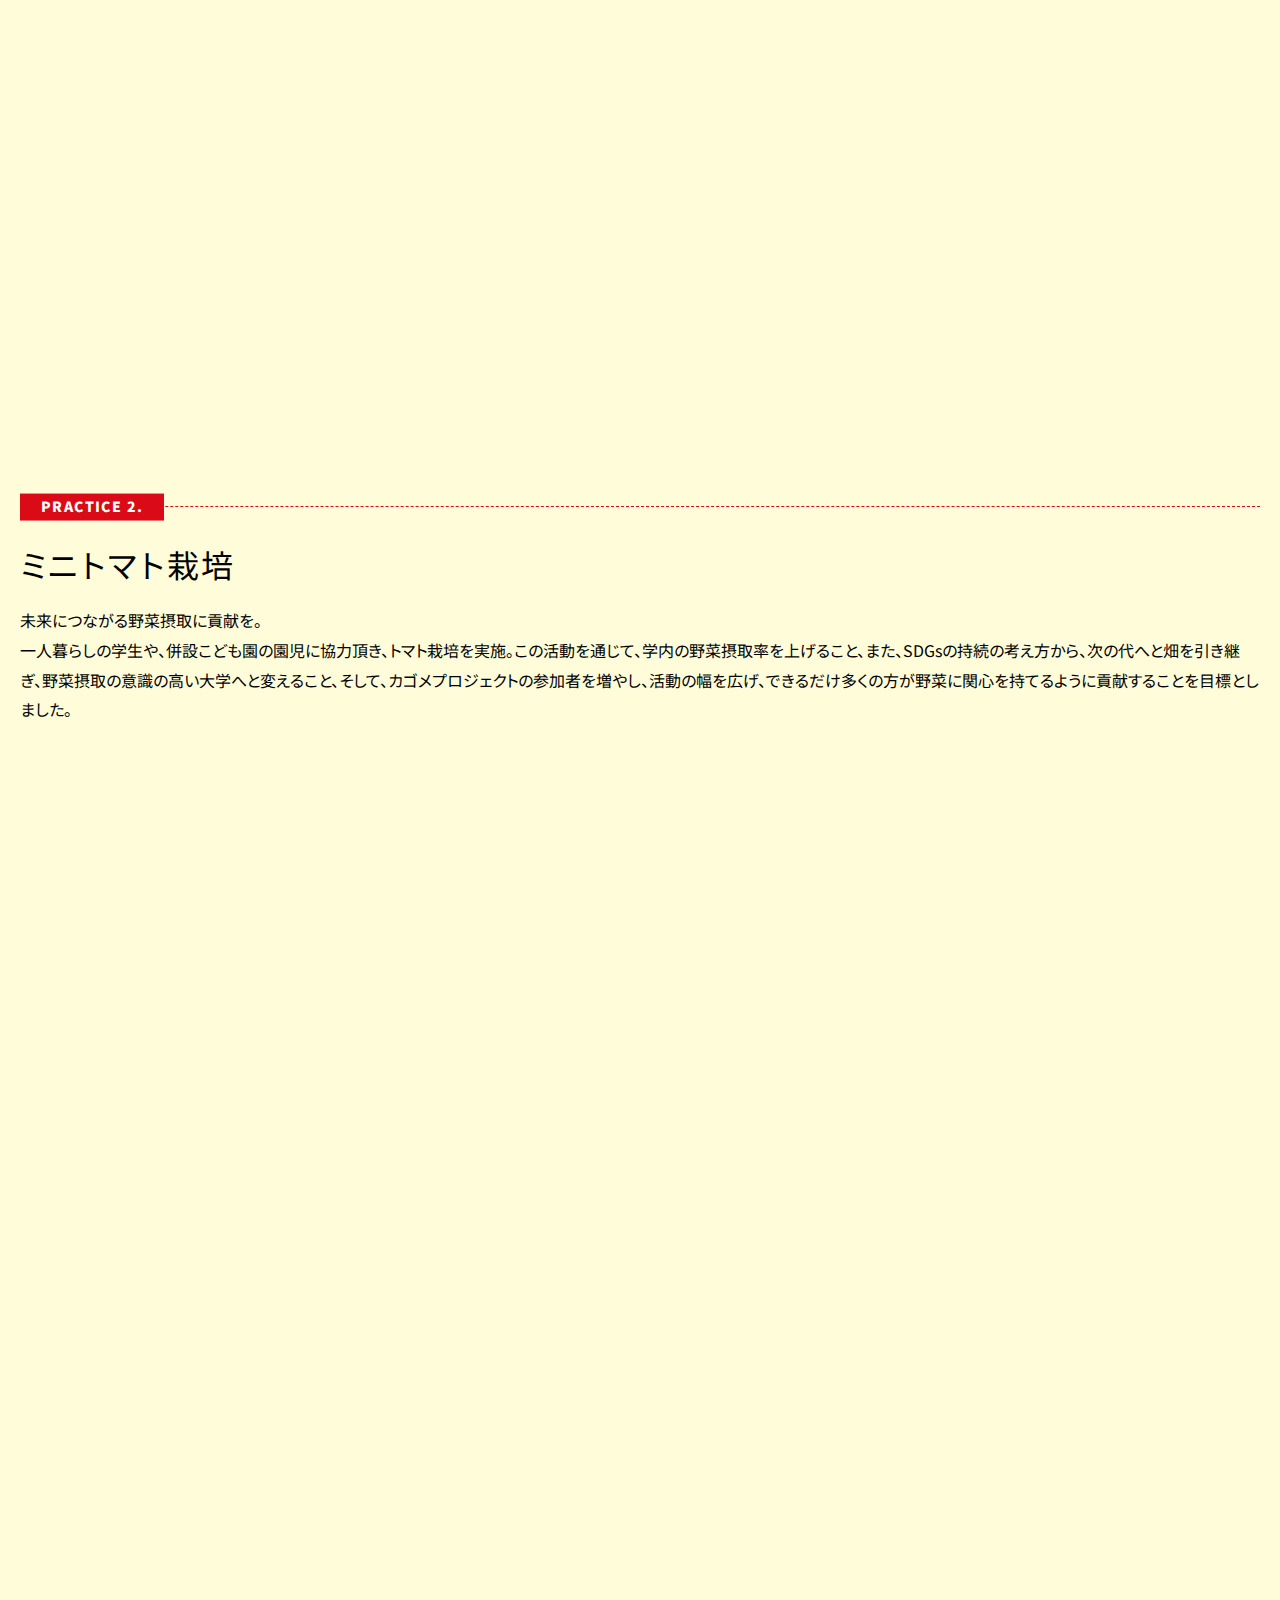
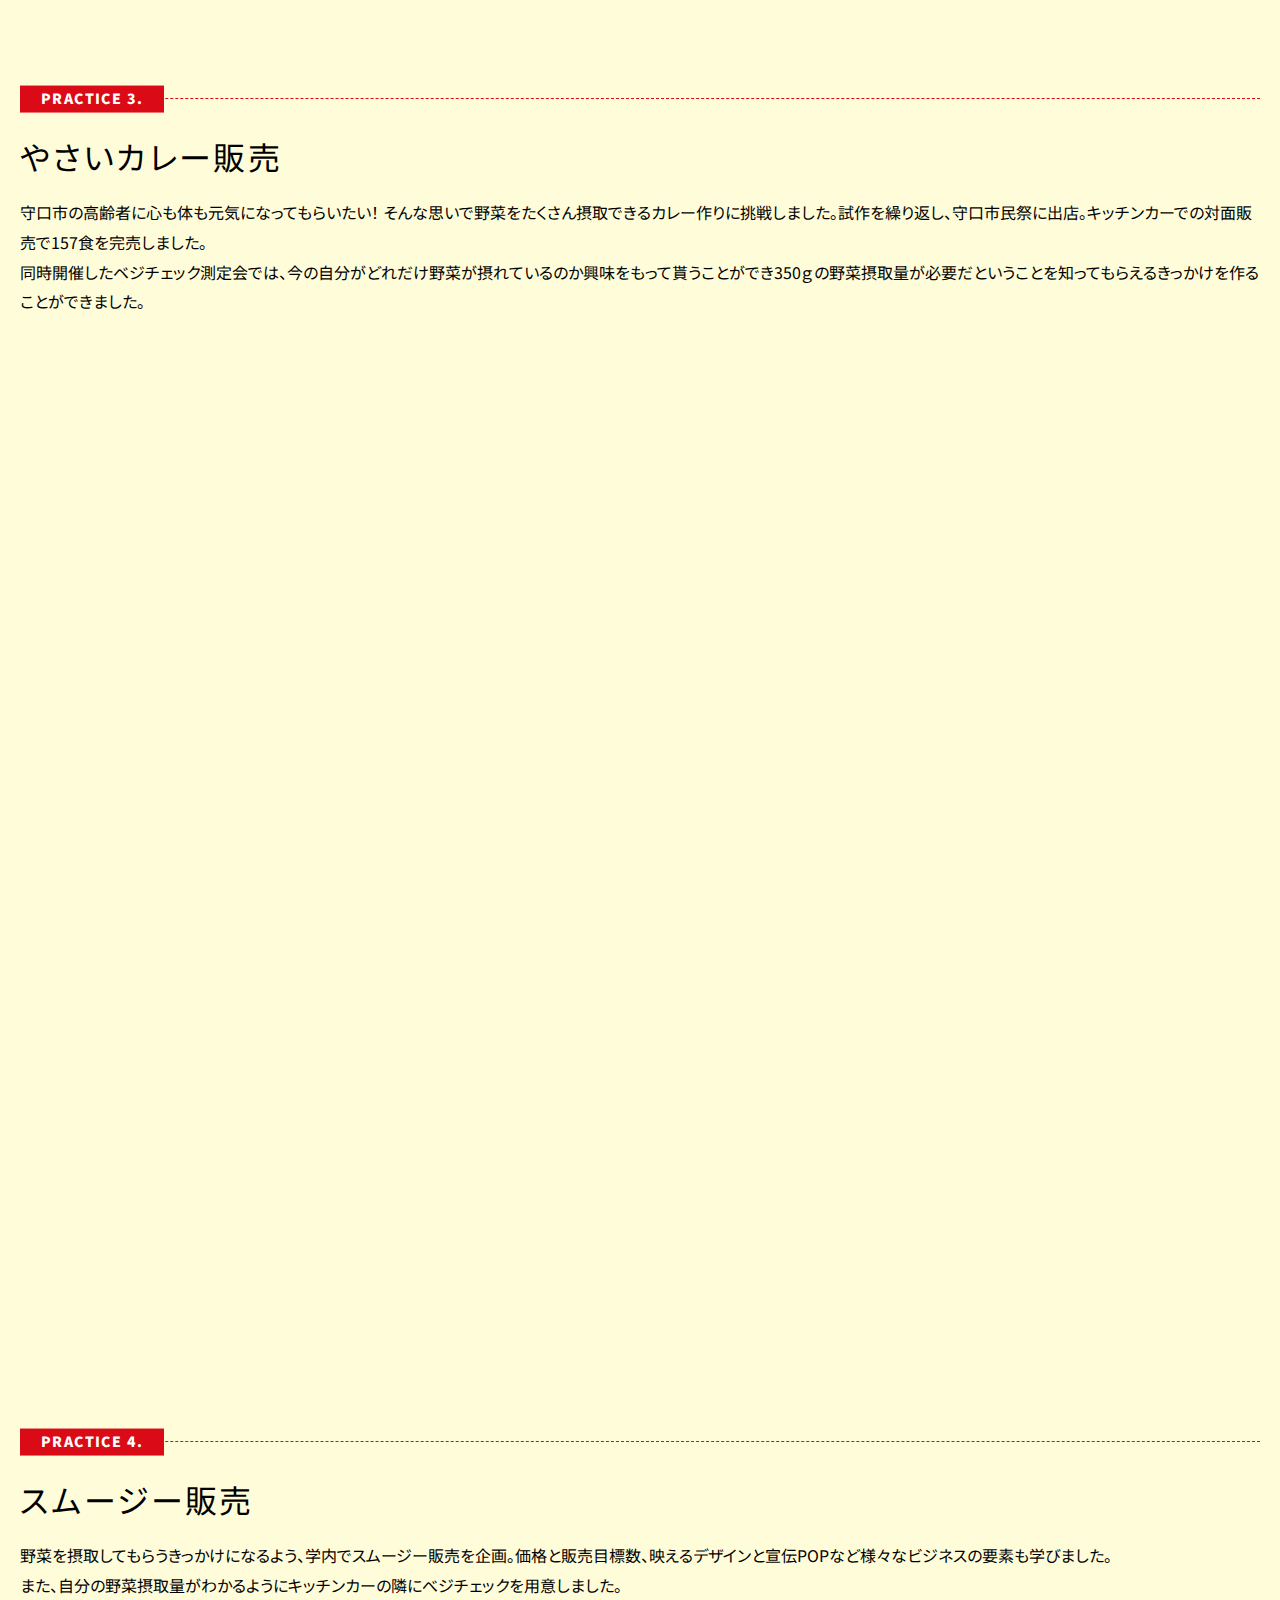
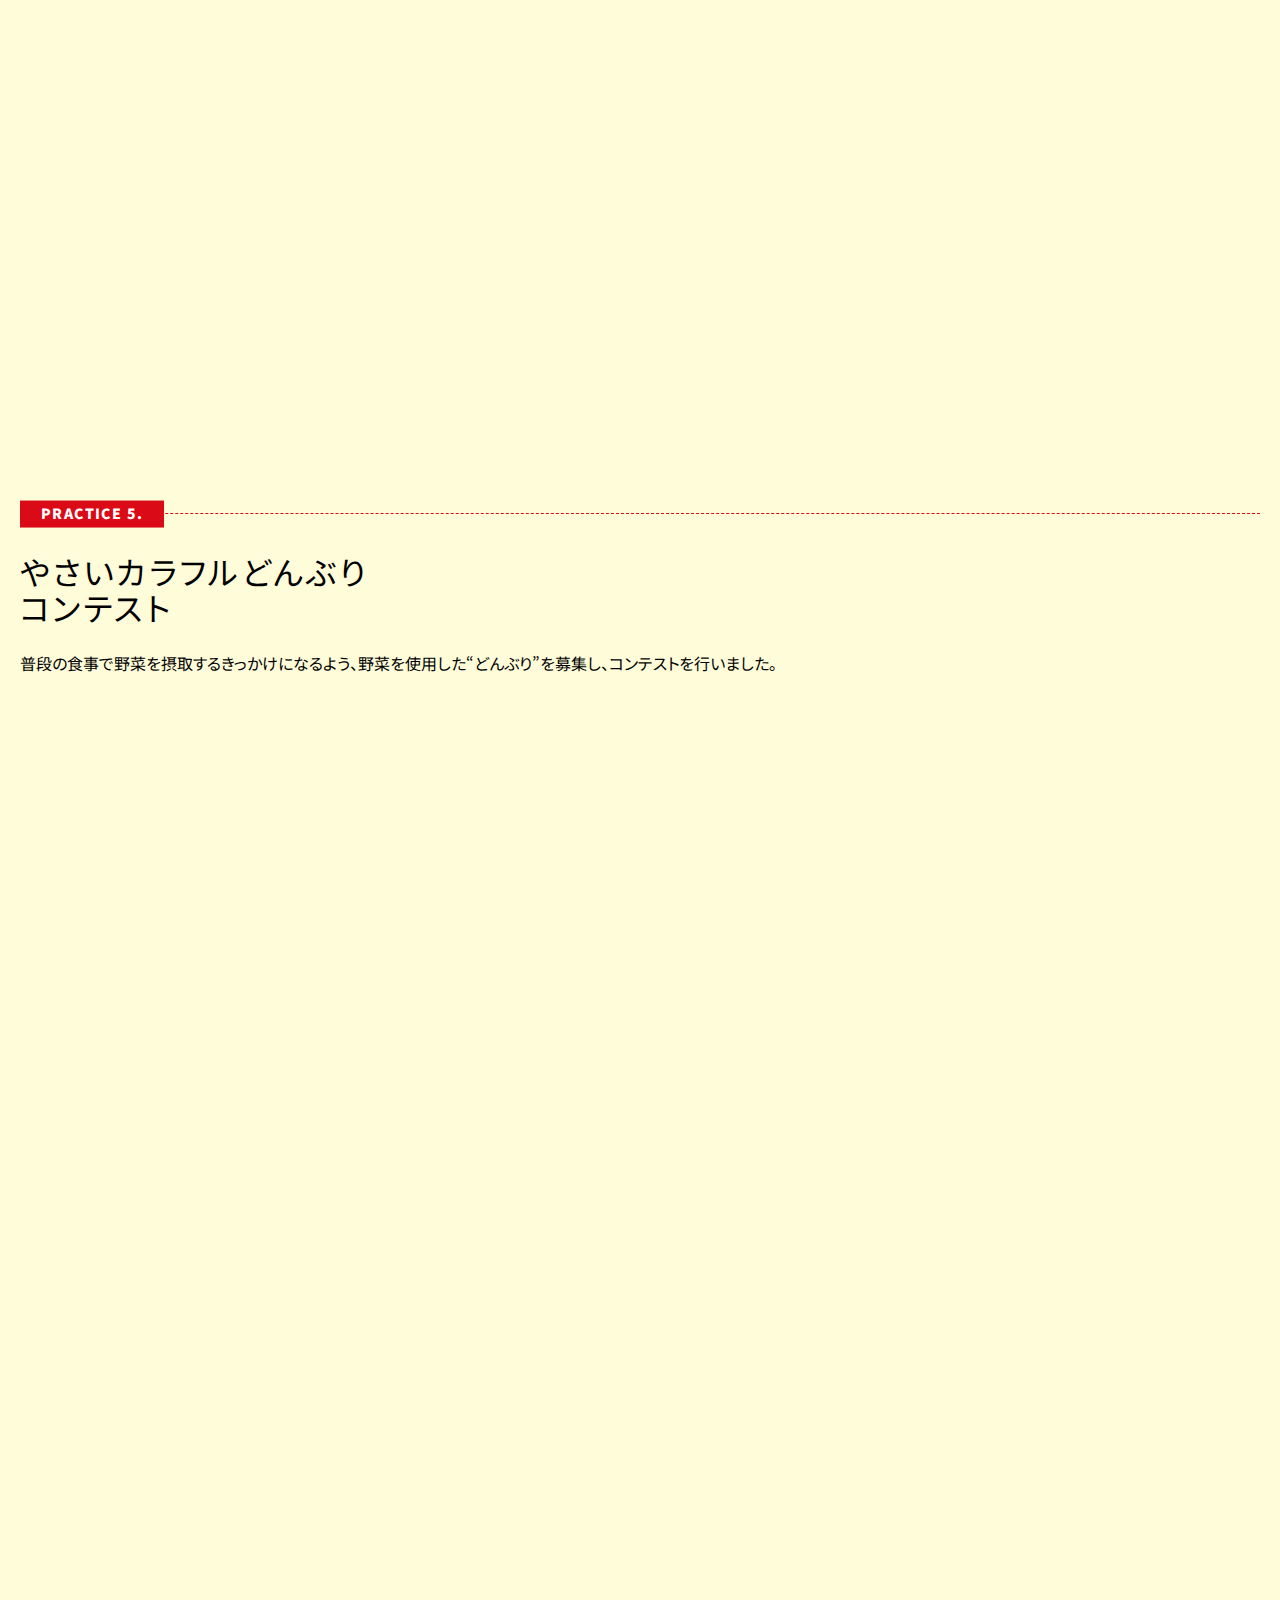
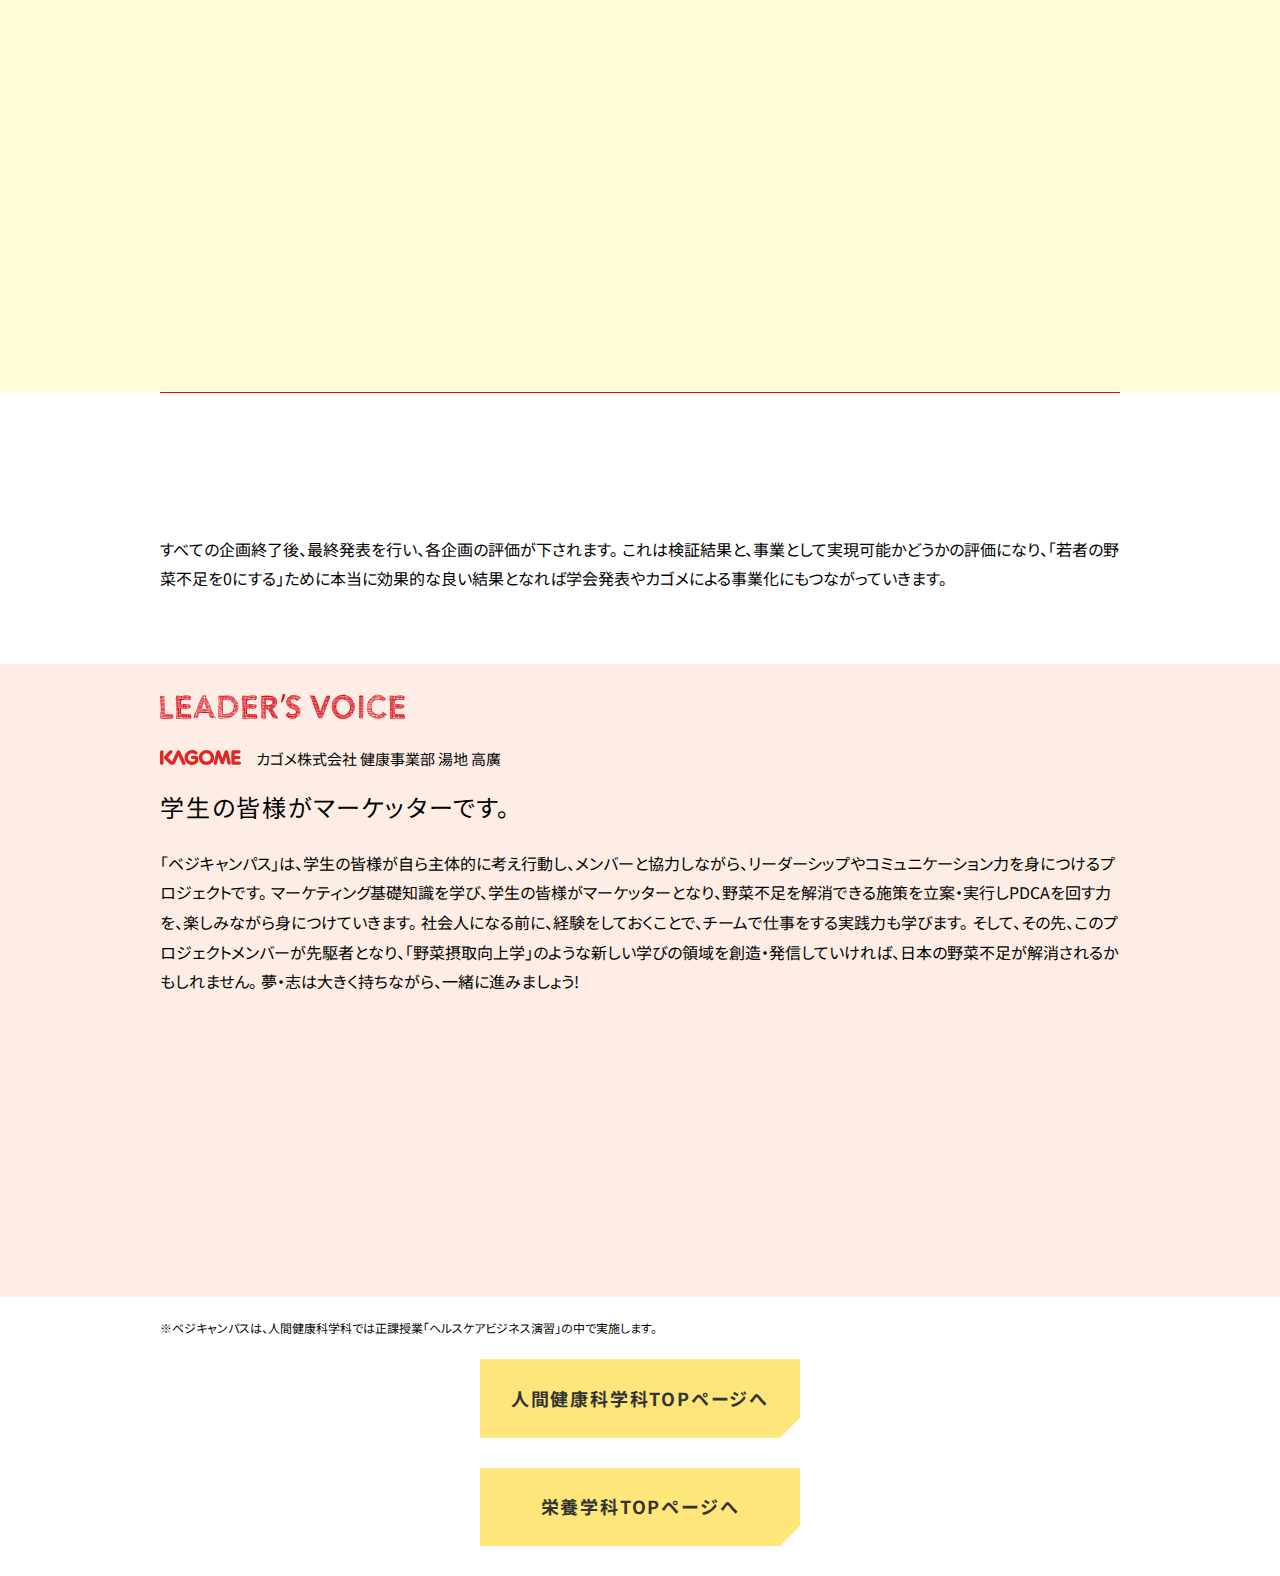
==== commit d36bcfdf: "feat(vegecam):SP完成" ====
--- a/vegecam/index.html
+++ b/vegecam/index.html
@@ -19,7 +19,7 @@
   <link rel="apple-touch-icon" href="images/apple-touch-icon.png">
   <link rel="preconnect" href="https://fonts.googleapis.com">
   <link rel="preconnect" href="https://fonts.gstatic.com" crossorigin>
-  <link href="https://fonts.googleapis.com/css2?family=Noto+Sans+JP&display=swap" rel="stylesheet">
+  <link href="https://fonts.googleapis.com/css2?family=Noto+Sans+JP:wght@300;900&display=swap" rel="stylesheet">
   <link href="scss/css/style.min.css" rel="stylesheet">
 </head>
 <body>
@@ -28,206 +28,227 @@
     <source srcset="images/main-visual@2x.jpg" width="2250" height="1150">
     <img src="images/main-visual.jpg" alt="ベジキャンパス" width="1125" height="575" decoding="async">
   </picture>
-  <main class="l-main">
-    <section class="c-section p-introduction">
-      <div class="c-container">
-        <div class="p-introduction__logo">
-          <img src="images/kagome-logo.svg" alt="自然を、おいしく、楽しく KAGOME" width="241" height="119" decoding="async">
-          <img src="images/multiplication.svg" alt="" width="59" height="59" decoding="async">
-          <img src="images/oiu-logo.svg" alt="大阪国際大学 大阪国際大学短期大学部" width="324" height="68" decoding="async">
-        </div>
-        <h1 class="p-introduction__title">
-          <span class="p-page-title--sub">OIUとカゴメが<br>若者の野菜不足問題に挑戦</span>
-          <span class="p-page-title--main">ベジキャンパス</span>
-        </h1>
-        <p class="p-introduction__lead">学生たちが自分自身で立案し、実行する。<br>
-          教科書のない授業、だから面白い。</p>
+</header>
+<main class="l-main">
+  <section class="c-section p-introduction">
+    <div class="c-container">
+      <div class="p-introduction__logo">
+        <img src="images/kagome-logo.svg" alt="自然を、おいしく、楽しく KAGOME" width="241" height="119" decoding="async">
+        <img src="images/multiplication.svg" alt="" width="59" height="59" decoding="async">
+        <img src="images/oiu-logo.svg" alt="大阪国際大学 大阪国際大学短期大学部" width="324" height="68" decoding="async">
       </div>
-    </section>
-    <section class="c-section">
-      <div class="c-container is-border">
-        <h2 class="c-section__title">OIUとカゴメの産学協働プロジェクトで、<br class="u-hidden u-visible--md">
-          若者の野菜不足をゼロにする！</h2>
-        <p class="c-section__lead">〈ベジキャンパス〉は<br class="u-hidden u-visible--md">
-          ニッポンの若者の食生活改善を目指します！</p>
-        <p>大阪国際大学・大阪国際大学短期大学部では食品総合メーカーのカゴメ株式会社と協働で、「ベジキャンパス」に取り組んでいます。
-          近年、問題視されている若者の野菜不足の改善を目指すもので、学生ならではの発想力と行動力に、カゴメ株式会社が創業以来120年で培った「食と健康」のノウハウを融合して挑戦しています。
-          若者のアンバランスな食生活という身近な問題の解決に取り組みながら、試行錯誤を繰り返すことで、正課授業だけでは得がたい貴重な経験を身につけています。</p>
+      <h1 class="p-introduction__title">
+        <span class="p-page-title--sub">OIUとカゴメが<br>若者の野菜不足問題に挑戦</span>
+        <span class="p-page-title--main">ベジキャンパス</span>
+      </h1>
+      <p class="p-introduction__lead">学生たちが自分自身で立案し、実行する。<br>
+        教科書のない授業、だから面白い。</p>
+    </div>
+  </section>
+  <section class="c-section">
+    <div class="c-container is-border">
+      <h2 class="c-section__title">OIUとカゴメの産学協働プロジェクトで、<br class="u-hidden u-visible--md">
+        若者の野菜不足をゼロにする！</h2>
+      <p class="c-section__lead">〈ベジキャンパス〉は<br class="u-hidden u-visible--md">
+        ニッポンの若者の食生活改善を目指します！</p>
+      <p>大阪国際大学・大阪国際大学短期大学部では食品総合メーカーのカゴメ株式会社と協働で、「ベジキャンパス」に取り組んでいます。
+        近年、問題視されている若者の野菜不足の改善を目指すもので、学生ならではの発想力と行動力に、カゴメ株式会社が創業以来120年で培った「食と健康」のノウハウを融合して挑戦しています。
+        若者のアンバランスな食生活という身近な問題の解決に取り組みながら、試行錯誤を繰り返すことで、正課授業だけでは得がたい貴重な経験を身につけています。</p>
+    </div>
+    <div class="c-container is-border">
+      <h2 class="c-section__title">マニュアルに頼らない<br class="u-hidden u-visible--md">
+        解決力が求められている。</h2>
+      <p>ビジネスの現場では、つねに即戦力の人材が求められています。
+        本学では「ベジキャンパス」を通して、主体性、思考力、人間力という社会人としての基礎力の取得を目指しています。マニュアルに頼らず自分たちの力で問題解決できる若者の育成に大きな期待を寄せています。</p>
+    </div>
+  </section>
+  <section class="c-section">
+    <div class="c-container">
+      <h2 class="c-section__title p-process">「食と健康プロジェクト」のプロセス</h2>
+      <div class="p-project">
+        <div class="p-project__item">
+          <div class="p-project__content">
+            <h3 class="p-project__title">
+              <img src="images/lecture.svg" alt="LECTURE" width="252" height="54" loading="lazy">
+              <img src="images/lecture-ja.svg" alt="講義" width="252" height="25" loading="lazy">
+            </h3>
+            <p class="p-project__text">参加学生はカゴメ株式会社社員による特別講義を受講。
+              内容は「食に関する知識」や「マーケティングの基本」「カゴメの事業紹介」などで、この講義に基づいて「若者の野菜不足を0にする」ことを目的とした本プロジェクトの社会背景や必要性などについて理解を深めます。</p>
+          </div>
+          <div class="p-project__figure">
+            <img src="images/lecture1.jpg" alt="" width="720" height="679" loading="lazy">
+            <img src="images/lecture2.jpg" alt="" width="425" height="337" loading="lazy">
+            <img src="images/lecture3.jpg" alt="" width="425" height="337" loading="lazy">
+          </div>
+        </div>
+        <div class="p-project__item">
+          <div class="p-project__content">
+            <h3 class="p-project__title">
+              <img src="images/planning.svg" alt="PLANNING" width="253" height="43" loading="lazy">
+              <img src="images/planning-ja.svg" alt="立案" width="252" height="25" loading="lazy">
+            </h3>
+            <p class="p-project__text">
+              学生たちは5〜6名のチームに分かれてチームごとにターゲットを選定し、ターゲットが野菜を必要量摂取するようになるためにはどうすれば良いか、具体的な企画を立案します。
+              アイデアは自由ですが、あくまでも自分たちで実行可能なものでなければなりません。</p>
+          </div>
+          <div class="p-project__figure">
+            <img src="images/planning1.jpg" alt="" loading="lazy" width="650" height="413">
+            <img src="images/planning2.jpg" alt="" loading="lazy" width="496" height="413">
+            <img src="images/planning3.jpg" alt="" loading="lazy" width="591" height="354">
+            <img src="images/planning4.jpg" alt="" loading="lazy" width="555" height="354">
+          </div>
+        </div>
+        <div class="p-project__item">
+          <div class="p-project__content">
+            <h3 class="p-project__title">
+              <img src="images/presentation.svg" alt="PRESENTATION" width="351" height="44" loading="lazy">
+              <img src="images/presentation-ja.svg" alt="提案" width="252" height="25" loading="lazy">
+            </h3>
+            <p class="p-project__text">各チームは、カゴメ社員と本学教職員に向けて立案した企画のプレゼンテーションを行います。
+              質疑応答ではカゴメ側からの指摘やアドバイスをいただき、その後のチームミーティングにカゴメ社員も加わって指導を受けながらそれぞれの企画案をブラッシュアップ。
+              カゴメ、本学双方が認めたもので企画決定とします。</p>
+          </div>
+          <div class="p-project__figure">
+            <img src="images/presentation1.jpg" alt="" loading="lazy" width="537" height="413">
+            <img src="images/presentation2.jpg" alt="" loading="lazy" width="608" height="413">
+          </div>
+        </div>
+        <div class="p-project__item p-practice">
+          <div class="p-project__content">
+            <h3 class="p-project__title">
+              <img src="images/practice.svg" alt="PRACTICE" width="254" height="44" loading="lazy">
+              <img src="images/practice-ja.svg" alt="実行" width="252" height="25" loading="lazy">
+            </h3>
+            <p class="p-project__text">決定した企画を学生たちが実際に実行します。 中間発表におけるカゴメからのアドバイスも受け、企画をブラッシュアップしています。なお、
+              最終発表は長野県にオープンした「カゴメ野菜生活ファーム富士見」で行われ、学生たちは発表後に工場や施設の見学、トマト温室見学、調理体験なども行いました。</p>
+          </div>
+          <div class="p-project__figure">
+            <img src="images/practice.jpg" alt="" loading="lazy" width="481" height="681">
+          </div>
+          <div class="p-practice__list">
+            <div class="p-practice__item">
+              <div class="p-practice__content">
+                <h4 class="p-practice__title">食堂メニュー開発</h4>
+                <p class="p-practice__text">学生が習慣的に野菜をとれるようになるために、野菜たっぷりメニューを開発し、学生食堂で販売しました。</p>
+                <p class="p-practice__text">【メニュー例】<br>
+                  夏野菜うどん・ 野菜モリモリ味噌ラーメン<br>
+                  野菜たっぷりキーマカレー・ 小松菜オムライス　など</p>
+              </div>
+              <div class="p-practice__figure">
+                <img src="images/practice1-1.jpg" alt="" width="620" height="413" loading="lazy">
+                <img src="images/practice1-2.jpg" alt="" width="431" height="410" loading="lazy">
+                <img src="images/practice1-3.jpg" alt="" width="354" height="354" loading="lazy">
+                <img src="images/practice1-4.jpg" alt="" width="354" height="354" loading="lazy">
+                <img src="images/practice1-5.jpg" alt="" width="431" height="354" loading="lazy">
+              </div>
+            </div>
+            <div class="p-practice__item">
+              <div class="p-practice__content">
+                <h4 class="p-practice__title">ミニトマト栽培</h4>
+                <p class="p-practice__text">未来につながる野菜摂取に貢献を。<br>
+                  一人暮らしの学生や、併設こども園の園児に協力頂き、トマト栽培を実施。この活動を通じて、学内の野菜摂取率を上げること、また、SDGsの持続の考え方から、次の代へと畑を引き継ぎ、野菜摂取の意識の高い大学へと変えること、そして、カゴメプロジェクトの参加者を増やし、活動の幅を広げ、できるだけ多くの方が野菜に関心を持てるように貢献することを目標としました。
+                </p>
+              </div>
+              <div class="p-practice__figure">
+                <img src="images/practice2-1.jpg" alt="" width="673" height="413" loading="lazy">
+                <img src="images/practice2-2.jpg" alt="" width="472" height="413" loading="lazy">
+                <img src="images/practice2-3.jpg" alt="" width="537" height="413" loading="lazy">
+                <img src="images/practice2-4.jpg" alt="" width="325" height="413" loading="lazy">
+                <img src="images/practice2-5.jpg" alt="" width="278" height="413" loading="lazy">
+              </div>
+            </div>
+            <div class="p-practice__item">
+              <div class="p-practice__content">
+                <h4 class="p-practice__title">やさいカレー販売</h4>
+                <p class="p-practice__text">守口市の高齢者に心も体も元気になってもらいたい！
+                  そんな思いで野菜をたくさん摂取できるカレー作りに挑戦しました。試作を繰り返し、守口市民祭に出店。キッチンカーでの対面販売で157食を完売しました。<br>
+                  同時開催したベジチェック測定会では、今の自分がどれだけ野菜が摂れているのか興味をもって貰うことができ350ｇの野菜摂取量が必要だということを知ってもらえるきっかけを作ることができました。
+                </p>
+              </div>
+              <figure class="u-text-right u-mt-1">
+                <img src="images/vegetable-curry.png" alt="" width="293" height="140" loading="lazy">
+              </figure>
+              <div class="p-practice__figure">
+                <img src="images/practice3-1.jpg" alt="" width="537" height="413" loading="lazy">
+                <img src="images/practice3-2.jpg" alt="" width="608" height="413" loading="lazy">
+                <img src="images/practice3-3.jpg" alt="" width="537" height="413" loading="lazy">
+                <img src="images/practice3-4.jpg" alt="" width="608" height="413" loading="lazy">
+              </div>
+            </div>
+            <div class="p-practice__item">
+              <div class="p-practice__content">
+                <h4 class="p-practice__title">スムージー販売</h4>
+                <p class="p-practice__text">
+                  野菜を摂取してもらうきっかけになるよう、学内でスムージー販売を企画。価格と販売目標数、映えるデザインと宣伝POPなど様々なビジネスの要素も学びました。<br>
+                  また、自分の野菜摂取量がわかるようにキッチンカーの隣にべジチェックを用意しました。</p>
+              </div>
+              <div class="p-practice__figure">
+                <img src="images/practice4-1.jpg" alt="" width="537" height="413" loading="lazy">
+                <img src="images/practice4-2.jpg" alt="" width="608" height="413" loading="lazy">
+              </div>
+            </div>
+            <div class="p-practice__item">
+              <div class="p-practice__content">
+                <h4 class="p-practice__title">やさいカラフルどんぶり<br>
+                  コンテスト</h4>
+                <p class="p-practice__text">普段の食事で野菜を摂取するきっかけになるよう、野菜を使用した“どんぶり”を募集し、コンテストを行いました。</p>
+              </div>
+              <figure class="u-text-left u-mt-1">
+                <img src="images/practice5.jpg" alt="" width="230" height="326" loading="lazy">
+              </figure>
+              <div class="p-practice__figure">
+                <img src="images/practice5-1.jpg" alt="" width="354" height="331" loading="lazy">
+                <img src="images/practice5-2.jpg" alt="" width="354" height="331" loading="lazy">
+                <img src="images/practice5-3.jpg" alt="" width="384" height="331" loading="lazy">
+                <img src="images/practice5-4.jpg" alt="" width="449" height="397" loading="lazy">
+                <img src="images/practice5-5.jpg" alt="" width="307" height="397" loading="lazy">
+                <img src="images/practice5-6.jpg" alt="" width="337" height="397" loading="lazy">
+              </div>
+            </div>
+          </div>
+        </div>
+        <div class="p-project__item">
+          <div class="p-project__content">
+            <h3 class="p-project__title">
+              <img src="images/estimation.svg" alt="ESTIMATION" width="254" height="44" loading="lazy">
+              <img src="images/estimation-ja.svg" alt="評価" width="252" height="25" loading="lazy">
+            </h3>
+            <p class="p-project__text">すべての企画終了後、最終発表を行い、各企画の評価が下されます。
+              これは検証結果と、事業として実現可能かどうかの評価になり、「若者の野菜不足を0にする」ために本当に効果的な良い結果となれば学会発表やカゴメによる事業化にもつながっていきます。</p>
+          </div>
+        </div>
       </div>
-      <div class="c-container is-border">
-        <h2 class="c-section__title">マニュアルに頼らない<br class="u-hidden u-visible--md">
-          解決力が求められている。</h2>
-        <p>ビジネスの現場では、つねに即戦力の人材が求められています。
-          本学では「ベジキャンパス」を通して、主体性、思考力、人間力という社会人としての基礎力の取得を目指しています。マニュアルに頼らず自分たちの力で問題解決できる若者の育成に大きな期待を寄せています。</p>
-      </div>
-    </section>
-    <section class="c-section">
-      <div class="c-container">
-        <h2 class="c-section__title p-process">「食と健康プロジェクト」のプロセス</h2>
-        <div class="p-project">
-          <div class="p-project__item">
-            <div class="p-project__content">
-              <h3 class="p-project__title">
-                <img src="images/lecture.svg" alt="LECTURE" width="252" height="54" loading="lazy">
-                <img src="images/lecture-ja.svg" alt="講義" width="252" height="25" loading="lazy">
-              </h3>
-              <p class="p-project__text">参加学生はカゴメ株式会社社員による特別講義を受講。
-                内容は「食に関する知識」や「マーケティングの基本」「カゴメの事業紹介」などで、この講義に基づいて「若者の野菜不足を0にする」ことを目的とした本プロジェクトの社会背景や必要性などについて理解を深めます。</p>
-            </div>
-            <div class="p-project__figure">
-              <img src="images/lecture1.jpg" alt="" width="720" height="679" loading="lazy">
-              <img src="images/lecture2.jpg" alt="" width="425" height="337" loading="lazy">
-              <img src="images/lecture3.jpg" alt="" width="425" height="337" loading="lazy">
-            </div>
-          </div>
-          <div class="p-project__item">
-            <div class="p-project__content">
-              <h3 class="p-project__title">
-                <img src="images/planning.svg" alt="PLANNING" width="253" height="43" loading="lazy">
-                <img src="images/planning-ja.svg" alt="立案" width="252" height="25" loading="lazy">
-              </h3>
-              <p class="p-project__text">
-                学生たちは5〜6名のチームに分かれてチームごとにターゲットを選定し、ターゲットが野菜を必要量摂取するようになるためにはどうすれば良いか、具体的な企画を立案します。
-                アイデアは自由ですが、あくまでも自分たちで実行可能なものでなければなりません。</p>
-            </div>
-            <div class="p-project__figure">
-              <img src="images/planning1.jpg" alt="" loading="lazy" width="650" height="413">
-              <img src="images/planning2.jpg" alt="" loading="lazy" width="496" height="413">
-              <img src="images/planning3.jpg" alt="" loading="lazy" width="591" height="354">
-              <img src="images/planning4.jpg" alt="" loading="lazy" width="555" height="354">
-            </div>
-          </div>
-          <div class="p-project__item">
-            <div class="p-project__content">
-              <h3 class="p-project__title">
-                <img src="images/presentation.svg" alt="PRESENTATION" width="351" height="44" loading="lazy">
-                <img src="images/presentation-ja.svg" alt="提案" width="252" height="25" loading="lazy">
-              </h3>
-              <p class="p-project__text">各チームは、カゴメ社員と本学教職員に向けて立案した企画のプレゼンテーションを行います。
-                質疑応答ではカゴメ側からの指摘やアドバイスをいただき、その後のチームミーティングにカゴメ社員も加わって指導を受けながらそれぞれの企画案をブラッシュアップ。
-                カゴメ、本学双方が認めたもので企画決定とします。</p>
-            </div>
-            <div class="p-project__figure">
-              <img src="images/presentation1.jpg" alt="" loading="lazy" width="537" height="413">
-              <img src="images/presentation2.jpg" alt="" loading="lazy" width="608" height="413">
-            </div>
-          </div>
-          <div class="p-project__item p-practice">
-            <div class="p-project__content">
-              <h3 class="p-project__title">
-                <img src="images/practice.svg" alt="PRACTICE" width="254" height="44" loading="lazy">
-                <img src="images/practice-ja.svg" alt="実行" width="252" height="25" loading="lazy">
-              </h3>
-              <p class="p-project__text">決定した企画を学生たちが実際に実行します。 中間発表におけるカゴメからのアドバイスも受け、企画をブラッシュアップしています。なお、
-                最終発表は長野県にオープンした「カゴメ野菜生活ファーム富士見」で行われ、学生たちは発表後に工場や施設の見学、トマト温室見学、調理体験なども行いました。</p>
-            </div>
-            <div class="p-project__figure">
-              <img src="images/practice.jpg" alt="" loading="lazy" width="481" height="681">
-            </div>
-            <div class="p-practice__list">
-              <div class="p-practice__item">
-                <div class="p-practice__content">
-                  <h4 class="p-practice__title">食堂メニュー開発</h4>
-                  <p class="p-practice__text">学生が習慣的に野菜をとれるようになるために、野菜たっぷりメニューを開発し、学生食堂で販売しました。</p>
-                  <p class="p-practice__text">【メニュー例】<br>
-                    夏野菜うどん・ 野菜モリモリ味噌ラーメン<br>
-                    野菜たっぷりキーマカレー・ 小松菜オムライス　など</p>
-                </div>
-                <div class="p-practice__figure">
-                  <img src="images/practice1-1.jpg" alt="" width="620" height="413" loading="lazy">
-                  <img src="images/practice1-2.jpg" alt="" width="431" height="410" loading="lazy">
-                  <img src="images/practice1-3.jpg" alt="" width="354" height="354" loading="lazy">
-                  <img src="images/practice1-4.jpg" alt="" width="354" height="354" loading="lazy">
-                  <img src="images/practice1-5.jpg" alt="" width="431" height="354" loading="lazy">
-                </div>
-              </div>
-              <div class="p-practice__item">
-                <div class="p-practice__content">
-                  <h4 class="p-practice__title">ミニトマト栽培</h4>
-                  <p class="p-practice__text">未来につながる野菜摂取に貢献を。<br>
-                    一人暮らしの学生や、併設こども園の園児に協力頂き、トマト栽培を実施。この活動を通じて、学内の野菜摂取率を上げること、また、SDGsの持続の考え方から、次の代へと畑を引き継ぎ、野菜摂取の意識の高い大学へと変えること、そして、カゴメプロジェクトの参加者を増やし、活動の幅を広げ、できるだけ多くの方が野菜に関心を持てるように貢献することを目標としました。
-                  </p>
-                </div>
-                <div class="p-practice__figure">
-                  <img src="images/practice2-1.jpg" alt="" width="673" height="413" loading="lazy">
-                  <img src="images/practice2-2.jpg" alt="" width="472" height="413" loading="lazy">
-                  <img src="images/practice2-3.jpg" alt="" width="537" height="413" loading="lazy">
-                  <img src="images/practice2-4.jpg" alt="" width="325" height="413" loading="lazy">
-                  <img src="images/practice2-5.jpg" alt="" width="278" height="413" loading="lazy">
-                </div>
-              </div>
-              <div class="p-practice__item">
-                <div class="p-practice__content">
-                  <h4 class="p-practice__title">やさいカレー販売</h4>
-                  <p class="p-practice__text">守口市の高齢者に心も体も元気になってもらいたい！
-                    そんな思いで野菜をたくさん摂取できるカレー作りに挑戦しました。試作を繰り返し、守口市民祭に出店。キッチンカーでの対面販売で157食を完売しました。<br>
-                    同時開催したベジチェック測定会では、今の自分がどれだけ野菜が摂れているのか興味をもって貰うことができ350ｇの野菜摂取量が必要だということを知ってもらえるきっかけを作ることができました。
-                  </p>
-                </div>
-                <div class="p-practice__figure">
-                  <img src="images/practice3-1.jpg" alt="" width="537" height="413" loading="lazy">
-                  <img src="images/practice3-2.jpg" alt="" width="608" height="413" loading="lazy">
-                  <img src="images/practice3-3.jpg" alt="" width="537" height="413" loading="lazy">
-                  <img src="images/practice3-4.jpg" alt="" width="608" height="413" loading="lazy">
-                </div>
-              </div>
-              <div class="p-practice__item">
-                <div class="p-practice__content">
-                  <h4 class="p-practice__title">スムージー販売</h4>
-                  <p class="p-practice__text">
-                    野菜を摂取してもらうきっかけになるよう、学内でスムージー販売を企画。価格と販売目標数、映えるデザインと宣伝POPなど様々なビジネスの要素も学びました。<br>
-                    また、自分の野菜摂取量がわかるようにキッチンカーの隣にべジチェックを用意しました。</p>
-                </div>
-                <div class="p-practice__figure">
-                  <img src="images/practice4-1.jpg" alt="" width="537" height="413" loading="lazy">
-                  <img src="images/practice4-2.jpg" alt="" width="608" height="413" loading="lazy">
-                </div>
-              </div>
-              <div class="p-practice__item">
-                <div class="p-practice__content">
-                  <h4 class="p-practice__title">やさいカラフルどんぶり<br>
-                    コンテスト</h4>
-                  <p class="p-practice__text">普段の食事で野菜を摂取するきっかけになるよう、野菜を使用した“どんぶり”を募集し、コンテストを行いました。</p>
-                </div>
-                <div class="p-practice__figure">
-                  <img src="images/practice5-1.jpg" alt="" width="354" height="331" loading="lazy">
-                  <img src="images/practice5-2.jpg" alt="" width="354" height="331" loading="lazy">
-                  <img src="images/practice5-3.jpg" alt="" width="384" height="331" loading="lazy">
-                  <img src="images/practice5-4.jpg" alt="" width="449" height="397" loading="lazy">
-                  <img src="images/practice5-5.jpg" alt="" width="307" height="397" loading="lazy">
-                  <img src="images/practice5-6.jpg" alt="" width="337" height="397" loading="lazy">
-                </div>
-              </div>
-            </div>
-          </div>
-          <div class="p-project__item">
-            <div class="p-project__content">
-              <h3 class="p-project__title">
-                <img src="images/estimation.svg" alt="ESTIMATION" width="254" height="44" loading="lazy">
-                <img src="images/estimation-ja.svg" alt="評価" width="252" height="25" loading="lazy">
-              </h3>
-              <p class="p-project__text">すべての企画終了後、最終発表を行い、各企画の評価が下されます。
-                これは検証結果と、事業として実現可能かどうかの評価になり、「若者の野菜不足を0にする」ために本当に効果的な良い結果となれば学会発表やカゴメによる事業化にもつながっていきます。</p>
-            </div>
-          </div>
-        </div>
-      </div>
-    </section>
-    <section class="c-section">
-      <div class="c-container">
-        <h2 class="c-section__title">
-          <img src="images/leadersvoice.svg" alt="LEADER'S VOICE">
-        </h2>
-        <p class="c-section__lead">学生の皆さまがマーケッターです。</p>
-        <p>「ベジキャンパス」は、学生の皆様が自ら主体的に考え行動し、メンバーと協力しながら、リーダーシップやコミュニケーション力を身につけるプロジェクトです。
-          マーケティング基礎知識を学び、学生の皆様がマーケッターとなり、野菜不足を解消できる施策を立案・実行しPDCAを回す力を、楽しみながら身につけていきます。
-          社会人になる前に、経験をしておくことで、チームで仕事をする実践力も学びます。
-          そして、その先、このプロジェクトメンバーが先駆者となり、「野菜摂取向上学」のような新しい学びの領域を創造・発信していければ、日本の野菜不足が解消されるかもしれません。
-          夢・志は大きく持ちながら、一緒に進みましょう!</p>
-        <img src="images/yuike.png" alt="湯地 高廣氏" width="815" height="979" loading="lazy">
-      </div>
-    </section>
-  </main>
-</header>
+    </div>
+  </section>
+  <section class="c-section p-leaders-voice">
+    <div class="c-container">
+      <h2 class="c-section__title">
+        <img src="images/leadersvoice.svg" alt="LEADER'S VOICE">
+      </h2>
+      <p class="p-leaders-voice__director"><img src="images/kagome.svg" alt="KAGOME" width="81" height="15"
+                                                decoding="async">カゴメ株式会社
+        健康事業部 湯地 高廣</p>
+      <p class="c-section__lead">学生の皆様がマーケッターです。</p>
+      <p>「ベジキャンパス」は、学生の皆様が自ら主体的に考え行動し、メンバーと協力しながら、リーダーシップやコミュニケーション力を身につけるプロジェクトです。
+        マーケティング基礎知識を学び、学生の皆様がマーケッターとなり、野菜不足を解消できる施策を立案・実行しPDCAを回す力を、楽しみながら身につけていきます。
+        社会人になる前に、経験をしておくことで、チームで仕事をする実践力も学びます。
+        そして、その先、このプロジェクトメンバーが先駆者となり、「野菜摂取向上学」のような新しい学びの領域を創造・発信していければ、日本の野菜不足が解消されるかもしれません。
+        夢・志は大きく持ちながら、一緒に進みましょう!</p>
+      <figure class="u-text-right">
+        <img src="images/yuike.png" alt="湯地 高廣氏" width="815" height="979" loading="lazy"
+             class="p-leaders-voice__image">
+      </figure>
+    </div>
+  </section>
+</main>
+<footer class="l-footer p-footer">
+  <div class="c-container">
+    <p class="p-attention">※ベジキャンパスは、人間健康科学科では正課授業「ヘルスケアビジネス演習」の中で実施します。</p>
+    <div class="p-cta">
+      <a href="" class="c-cta-button">人間健康科学科TOPページへ</a>
+      <a href="" class="c-cta-button">栄養学科TOPページへ</a>
+    </div>
+  </div>
+</footer>
 </body>
 </html>--- a/vegecam/scss/css/style.min.css
+++ b/vegecam/scss/css/style.min.css
@@ -1 +1 @@
-@charset "UTF-8";:root{--base-gutter:20px;--break-sm:576px;--break-md:768px;--break-lg:1006px;--box-shadow:0 2px 3px rgba(0, 0, 0, .2);--contents-width:960px;--color-emphasis:#DB0A17}*,::after,::before{box-sizing:border-box;background-repeat:no-repeat}::after,::before{text-decoration:inherit;vertical-align:inherit}:where(:root){cursor:default;line-height:1.5;overflow-wrap:break-word;-moz-tab-size:4;tab-size:4;-webkit-tap-highlight-color:transparent;-webkit-text-size-adjust:100%;text-size-adjust:100%}:where(body){margin:0}:where(h1){font-size:2em;margin:.67em 0}:where(dl,ol,ul) :where(dl,ol,ul){margin:0}:where(hr){color:inherit;height:0}:where(nav) :where(ol,ul){list-style-type:none;padding:0}:where(nav li)::before{content:"​";float:left}:where(pre){font-family:monospace,monospace;font-size:1em;overflow:auto}:where(abbr[title]){text-decoration:underline dotted}:where(b,strong){font-weight:bolder}:where(code,kbd,samp){font-family:monospace,monospace;font-size:1em}:where(small){font-size:80%}:where(audio,canvas,iframe,img,svg,video){vertical-align:middle}:where(iframe){border-style:none}:where(svg:not([fill])){fill:currentColor}:where(table){border-collapse:collapse;border-color:currentColor;text-indent:0}:where(button,input,select){margin:0}:where(button,[type=button i],[type=reset i],[type=submit i]){-webkit-appearance:button}:where(fieldset){border:1px solid #a0a0a0}:where(progress){vertical-align:baseline}:where(textarea){margin:0;resize:vertical}:where([type=search i]){-webkit-appearance:textfield;outline-offset:-2px}::-webkit-inner-spin-button,::-webkit-outer-spin-button{height:auto}::-webkit-input-placeholder{color:inherit;opacity:.54}::-webkit-search-decoration{-webkit-appearance:none}::-webkit-file-upload-button{-webkit-appearance:button;font:inherit}:where(dialog){background-color:#fff;border:solid;color:#000;height:-moz-fit-content;height:fit-content;left:0;margin:auto;padding:1em;position:absolute;right:0;width:-moz-fit-content;width:fit-content}:where(dialog:not([open])){display:none}:where(details>summary:first-of-type){display:list-item}:where([aria-busy=true i]){cursor:progress}:where([aria-disabled=true i],[disabled]){cursor:not-allowed}:where([aria-hidden=false i][hidden]){display:initial}:where([aria-hidden=false i][hidden]:not(:focus)){clip:rect(0,0,0,0);position:absolute}.u-emphasis{color:#db0a17}.u-hidden{display:none}@media screen and (min-width:768px){.u-visible--md{display:block}}@media screen and (min-width:1006px){:root{--box-shadow:3px 3px 4px rgba(0, 0, 0, .2)}}body{font-family:"Noto Sans JP",sans-serif;font-feature-settings:"palt";line-height:1.85}img{max-width:100%;height:auto;vertical-align:bottom}main{padding-top:var(--base-gutter);padding-bottom:var(--base-gutter)}strong{font-weight:400;background:linear-gradient(transparent 60%,#ffe67a 60%,#ffe67a 90%,transparent 90%)}ol,ul{list-style:none}.lead{font-size:1.2rem}h1,h2,h3{margin:0;line-height:1.5;font-weight:400}h3{font-size:1.5rem;line-height:1.3}h3>span{font-size:1rem}figure{margin:var(--base-gutter)0;text-align:center}.section-title{position:relative;width:fit-content;margin-left:auto;margin-right:auto;text-align:center;font-size:1.4rem}@media screen and (min-width:576px){.section-title{font-size:2rem}}.section-title::before{position:absolute;top:-44px;left:-39px;display:inline-block;width:72px;height:75px;background:url(../images/title-decoration.png)no-repeat center/contain;content:""}@media screen and (min-width:768px){.section-title{font-size:1.7rem}.section-title::before{top:-33px;left:-64px;width:60px;height:62px}}.section-title.section-title--student{margin-bottom:1.75rem}.section-title.section-title--student::before{transform:translateX(1em)}.signature{text-align:right;line-height:1.2;font-size:1.5rem}.signature>span{font-size:.9rem}@media screen and (min-width:1006px){.signature{font-size:1.1rem}.signature>span{font-size:.8rem}}.c-container{max-width:calc(var(--contents-width) + var(--base-gutter)*2);padding:var(--base-gutter);margin-left:auto;margin-right:auto}.c-container.is-border{position:relative}.c-container.is-border::before{position:absolute;top:0;left:var(--base-gutter);content:"";display:block;width:calc(100% - var(--base-gutter)*2);height:1px;background-color:var(--color-emphasis)}.c-section__title{letter-spacing:.075em;color:var(--color-emphasis)}.c-section__title.p-process{padding:.5em 0;border-top:1px solid var(--color-emphasis);border-bottom:1px solid var(--color-emphasis);font-size:min(5.5vw,1.5em)}.c-section__lead{letter-spacing:.075em;font-size:1.5em;line-height:1.5}.p-introduction{text-align:center}.p-introduction>.c-container{max-width:calc(640px + var(--base-gutter)*2)}.p-introduction__logo{display:flex;align-items:flex-end;justify-content:space-between}.p-introduction__logo>img:nth-of-type(1){flex-basis:34.2741935484%;max-width:34.2741935484%}.p-introduction__logo>img:nth-of-type(2){flex-basis:8.4677419355%;max-width:8.4677419355%}.p-introduction__logo>img:nth-of-type(3){flex-basis:45.9677419355%;max-width:45.9677419355%}.p-introduction__title{margin-top:30px}.p-introduction__title>span:nth-of-type(1){display:block;font-size:min(6.9vw,50px);line-height:1.3;letter-spacing:.07em}.p-introduction__title>span:nth-of-type(2){display:block;margin-top:5px;font-size:min(11.5vw,89px);letter-spacing:.1em;color:var(--color-emphasis)}.p-introduction__lead{margin-top:10px;font-size:min(4.5vw,30px);letter-spacing:.05em;line-height:1.5}.p-practice{margin-left:calc(50% - 50vw);margin-right:calc(50% - 50vw);padding-left:var(--base-gutter);padding-right:var(--base-gutter);background-color:#fffcd9}.p-project__title{text-align:center}.p-project__figure{display:grid;gap:3px}.p-project__figure>img{width:100%;height:100%;object-fit:cover}.p-project__item:nth-of-type(1)>.p-project__figure{grid-template-columns:1fr 1fr}.p-project__item:nth-of-type(1)>.p-project__figure>img:nth-of-type(1){grid-column:1/3;grid-row:1/2}.p-project__item:nth-of-type(1)>.p-project__figure>img:nth-of-type(2){grid-column:1/2;grid-row:2/3}.p-project__item:nth-of-type(1)>.p-project__figure>img:nth-of-type(3){grid-column:2/3;grid-row:2/3}.p-project__item:nth-of-type(2)>.p-project__figure{grid-template-columns:1fr .1fr .9fr}.p-project__item:nth-of-type(2)>.p-project__figure>img:nth-of-type(1){grid-column:1/3;grid-row:1/2}.p-project__item:nth-of-type(2)>.p-project__figure>img:nth-of-type(2){grid-column:3/4;grid-row:1/2}.p-project__item:nth-of-type(2)>.p-project__figure>img:nth-of-type(3){grid-column:1/2;grid-row:2/3}.p-project__item:nth-of-type(2)>.p-project__figure>img:nth-of-type(4){grid-column:2/4;grid-row:2/3}.p-project__item:nth-of-type(3)>.p-project__figure{grid-template-columns:.892733564fr 1fr}+@charset "UTF-8";:root{--base-gutter:20px;--break-sm:576px;--break-md:768px;--break-lg:1006px;--box-shadow:0 2px 3px rgba(0, 0, 0, .2);--contents-width:960px;--color-font:#333333;--color-emphasis:#DB0A17}*,::after,::before{box-sizing:border-box;background-repeat:no-repeat}::after,::before{text-decoration:inherit;vertical-align:inherit}:where(:root){cursor:default;line-height:1.5;overflow-wrap:break-word;-moz-tab-size:4;tab-size:4;-webkit-tap-highlight-color:transparent;-webkit-text-size-adjust:100%;text-size-adjust:100%}:where(body){margin:0}:where(h1){font-size:2em;margin:.67em 0}:where(dl,ol,ul) :where(dl,ol,ul){margin:0}:where(hr){color:inherit;height:0}:where(nav) :where(ol,ul){list-style-type:none;padding:0}:where(nav li)::before{content:"​";float:left}:where(pre){font-family:monospace,monospace;font-size:1em;overflow:auto}:where(abbr[title]){text-decoration:underline dotted}:where(b,strong){font-weight:bolder}:where(code,kbd,samp){font-family:monospace,monospace;font-size:1em}:where(small){font-size:80%}:where(audio,canvas,iframe,img,svg,video){vertical-align:middle}:where(iframe){border-style:none}:where(svg:not([fill])){fill:currentColor}:where(table){border-collapse:collapse;border-color:currentColor;text-indent:0}:where(button,input,select){margin:0}:where(button,[type=button i],[type=reset i],[type=submit i]){-webkit-appearance:button}:where(fieldset){border:1px solid #a0a0a0}:where(progress){vertical-align:baseline}:where(textarea){margin:0;resize:vertical}:where([type=search i]){-webkit-appearance:textfield;outline-offset:-2px}::-webkit-inner-spin-button,::-webkit-outer-spin-button{height:auto}::-webkit-input-placeholder{color:inherit;opacity:.54}::-webkit-search-decoration{-webkit-appearance:none}::-webkit-file-upload-button{-webkit-appearance:button;font:inherit}:where(dialog){background-color:#fff;border:solid;color:#000;height:-moz-fit-content;height:fit-content;left:0;margin:auto;padding:1em;position:absolute;right:0;width:-moz-fit-content;width:fit-content}:where(dialog:not([open])){display:none}:where(details>summary:first-of-type){display:list-item}:where([aria-busy=true i]){cursor:progress}:where([aria-disabled=true i],[disabled]){cursor:not-allowed}:where([aria-hidden=false i][hidden]){display:initial}:where([aria-hidden=false i][hidden]:not(:focus)){clip:rect(0,0,0,0);position:absolute}.u-emphasis{color:#db0a17}.u-hidden{display:none}@media screen and (min-width:768px){.u-visible--md{display:block}}.u-text-right{text-align:right}.u-text-left{text-align:left}.u-mt-1{margin-top:var(--base-gutter)}@media screen and (min-width:1006px){:root{--box-shadow:3px 3px 4px rgba(0, 0, 0, .2)}}body{font-family:"Noto Sans JP",sans-serif;font-feature-settings:"palt";line-height:1.85}img{max-width:100%;height:auto;vertical-align:bottom}main{padding-top:var(--base-gutter);padding-bottom:var(--base-gutter)}h1,h2,strong{font-weight:400}strong{background:linear-gradient(transparent 60%,#ffe67a 60%,#ffe67a 90%,transparent 90%)}ol,ul{list-style:none}p{margin-top:1.5rem;margin-bottom:0}.lead{font-size:1.2rem}h1,h2{line-height:1.5}.signature,h3{font-size:1.5rem}h3{font-weight:400;line-height:1.3}h3>span{font-size:1rem}.signature{text-align:right;line-height:1.2}.signature>span{font-size:.9rem}@media screen and (min-width:1006px){.signature{font-size:1.1rem}.signature>span{font-size:.8rem}}figure,h1,h2,h3{margin:0}.c-container{max-width:calc(var(--contents-width) + var(--base-gutter)*2);padding:calc(var(--base-gutter)*1.5) var(--base-gutter);margin-left:auto;margin-right:auto}.c-container.is-border{position:relative}.c-container.is-border::before{position:absolute;top:0;left:var(--base-gutter);content:"";display:block;width:calc(100% - var(--base-gutter)*2);height:1px;background-color:var(--color-emphasis)}.c-section__title{letter-spacing:.075em;color:var(--color-emphasis)}.c-section__title.p-process{padding:.5em 0;border-top:1px solid var(--color-emphasis);border-bottom:1px solid var(--color-emphasis);font-size:min(5.5vw,1.5em);text-align:center}.c-section__lead{margin-top:1rem;letter-spacing:.075em;font-size:1.5em;line-height:1.5}.p-introduction{text-align:center}.p-introduction>.c-container{max-width:calc(640px + var(--base-gutter)*2);padding-bottom:calc(var(--base-gutter)*2.5)}.p-introduction__logo{display:flex;align-items:flex-end;justify-content:space-between}.p-introduction__logo>img:nth-of-type(1){flex-basis:34.2741935484%;max-width:34.2741935484%}.p-introduction__logo>img:nth-of-type(2){flex-basis:8.4677419355%;max-width:8.4677419355%}.p-introduction__logo>img:nth-of-type(3){flex-basis:45.9677419355%;max-width:45.9677419355%}.p-introduction__title{margin-top:30px}.p-introduction__title>span:nth-of-type(1){display:block;font-size:min(6.9vw,50px);line-height:1.3;letter-spacing:.07em}.p-introduction__title>span:nth-of-type(2){display:block;margin-top:5px;font-size:min(11.5vw,89px);letter-spacing:.1em;color:var(--color-emphasis)}.p-introduction__lead{margin-top:10px;font-size:min(4.5vw,30px);letter-spacing:.05em;line-height:1.5}.p-practice{margin-left:calc(50% - 50vw);margin-right:calc(50% - 50vw);padding-left:var(--base-gutter);padding-right:var(--base-gutter);background-color:#fffcd9;counter-set:practice}.p-practice__list{margin-top:calc(var(--base-gutter)*2)}.p-practice__item{position:relative;padding-block:calc(var(--base-gutter)*2);border-top:1px dashed var(--color-emphasis);counter-increment:practice}.p-practice__item::before{position:absolute;top:0;left:0;content:"PRACTICE "counter(practice)".";display:inline-block;font-weight:900;font-size:14px;letter-spacing:.1em;color:#fff;background-color:var(--color-emphasis);padding:0 1.5em 1px;transform:translateY(-50%)}.p-practice__item:nth-of-type(1)>.p-practice__figure{grid-template-columns:.310786106fr .2340036563fr .0767824497fr .3729433272fr}.p-practice__item:nth-of-type(1)>.p-practice__figure>img:nth-of-type(1){grid-column:1/3;grid-row:1/2}.p-practice__item:nth-of-type(1)>.p-practice__figure>img:nth-of-type(2){grid-column:3/5;grid-row:1/2}.p-practice__item:nth-of-type(1)>.p-practice__figure>img:nth-of-type(3){grid-column:1/2;grid-row:2/3}.p-practice__item:nth-of-type(1)>.p-practice__figure>img:nth-of-type(4){grid-column:2/4;grid-row:2/3}.p-practice__item:nth-of-type(1)>.p-practice__figure>img:nth-of-type(5){grid-column:4/5;grid-row:2/3}.p-practice__item:nth-of-type(2)>.p-practice__figure{grid-template-columns:.4716636197fr .1188299817fr .1718464351fr .2376599634fr}.p-practice__item:nth-of-type(2)>.p-practice__figure>img:nth-of-type(1){grid-column:1/3;grid-row:1/2}.p-practice__item:nth-of-type(2)>.p-practice__figure>img:nth-of-type(2){grid-column:3/5;grid-row:1/2}.p-practice__item:nth-of-type(2)>.p-practice__figure>img:nth-of-type(3){grid-column:1/2;grid-row:2/3}.p-practice__item:nth-of-type(2)>.p-practice__figure>img:nth-of-type(4){grid-column:2/4;grid-row:2/3}.p-practice__item:nth-of-type(2)>.p-practice__figure>img:nth-of-type(5){grid-column:4/5;grid-row:2/3}.p-practice__item:nth-of-type(3)>.p-practice__figure,.p-practice__item:nth-of-type(4)>.p-practice__figure{grid-template-columns:.4716636197fr .5283363803fr}.p-practice__item:nth-of-type(3)>.p-practice__figure>img:nth-of-type(1){grid-column:1/2;grid-row:1/2}.p-practice__item:nth-of-type(3)>.p-practice__figure>img:nth-of-type(2){grid-column:2/3;grid-row:1/2}.p-practice__item:nth-of-type(3)>.p-practice__figure>img:nth-of-type(3){grid-column:1/2;grid-row:2/3}.p-practice__item:nth-of-type(3)>.p-practice__figure>img:nth-of-type(4){grid-column:2/3;grid-row:2/3}.p-practice__item:nth-of-type(4)>.p-practice__figure>img:nth-of-type(1){grid-column:1/2}.p-practice__item:nth-of-type(4)>.p-practice__figure>img:nth-of-type(2){grid-column:2/3}.p-practice__item:nth-of-type(5)>.p-practice__figure{grid-template-columns:.3125fr .0827205882fr .2536764706fr .0422794118fr .3327205882fr}.p-practice__item:nth-of-type(5)>.p-practice__figure>img:nth-of-type(1){grid-column:1/2;grid-row:1/2}.p-practice__item:nth-of-type(5)>.p-practice__figure>img:nth-of-type(2){grid-column:2/4;grid-row:1/2}.p-practice__item:nth-of-type(5)>.p-practice__figure>img:nth-of-type(3){grid-column:4/6;grid-row:1/2}.p-practice__item:nth-of-type(5)>.p-practice__figure>img:nth-of-type(4){grid-column:1/3;grid-row:2/3}.p-practice__item:nth-of-type(5)>.p-practice__figure>img:nth-of-type(5){grid-column:3/5;grid-row:2/3}.p-practice__item:nth-of-type(5)>.p-practice__figure>img:nth-of-type(6){grid-column:5/6;grid-row:2/3}.p-practice__title{margin-block:0;font-size:2em;line-height:1.1;font-weight:400;letter-spacing:.075em}.p-practice__figure{display:grid;gap:3px;margin-top:1.5em}.p-practice__figure>img,.p-project__figure>img{width:100%;height:100%;object-fit:cover}.p-project__title{display:flex;flex-direction:column;align-items:center;gap:10px}.p-project__figure{display:grid;gap:3px;margin-top:1.5em}.p-project__item{position:relative;padding-block:calc(var(--base-gutter)*2)}.p-project__item:not(:first-of-type)::before{position:absolute;top:0;left:0;display:block;width:100%;height:1px;background-color:var(--color-emphasis);content:""}.p-project__item:not(:first-of-type).p-practice::before{left:var(--base-gutter);width:calc(100% - var(--base-gutter)*2)}.p-project__item:nth-of-type(1)>.p-project__figure{grid-template-columns:1fr 1fr}.p-project__item:nth-of-type(1)>.p-project__figure>img:nth-of-type(1){grid-column:1/3;grid-row:1/2}.p-project__item:nth-of-type(1)>.p-project__figure>img:nth-of-type(2){grid-column:1/2;grid-row:2/3}.p-project__item:nth-of-type(1)>.p-project__figure>img:nth-of-type(3){grid-column:2/3;grid-row:2/3}.p-project__item:nth-of-type(2)>.p-project__figure{grid-template-columns:1fr .1fr .9fr}.p-project__item:nth-of-type(2)>.p-project__figure>img:nth-of-type(1){grid-column:1/3;grid-row:1/2}.p-project__item:nth-of-type(2)>.p-project__figure>img:nth-of-type(2){grid-column:3/4;grid-row:1/2}.p-project__item:nth-of-type(2)>.p-project__figure>img:nth-of-type(3){grid-column:1/2;grid-row:2/3}.p-project__item:nth-of-type(2)>.p-project__figure>img:nth-of-type(4){grid-column:2/4;grid-row:2/3}.p-project__item:nth-of-type(3)>.p-project__figure{grid-template-columns:.892733564fr 1fr}.p-leaders-voice{background-color:#fdede4}.p-leaders-voice>.c-container{padding-bottom:0}.p-leaders-voice .c-section__title{line-height:1}.p-leaders-voice .c-section__title>img{width:60%;max-width:245px;vertical-align:baseline}.p-leaders-voice__image{max-width:250px}.p-leaders-voice__director{font-size:15px}.p-leaders-voice__director>img{margin-right:1em;vertical-align:baseline}.p-footer>.c-container{padding-top:0}.p-attention{margin-top:0;font-size:12px}.c-cta-button{display:block;max-width:320px;margin:var(--base-gutter) auto 0;padding:1.25em 1em;color:var(--color-font);background-color:#ffe67a;text-align:center;text-decoration:none;font-weight:700;font-size:18px;letter-spacing:.1em;clip-path:polygon(0 0,100%0,100% calc(100% - 20px),calc(100% - 20px) 100%,0 100%)}.c-cta-button+.c-cta-button{margin-top:calc(var(--base-gutter)*1.5)}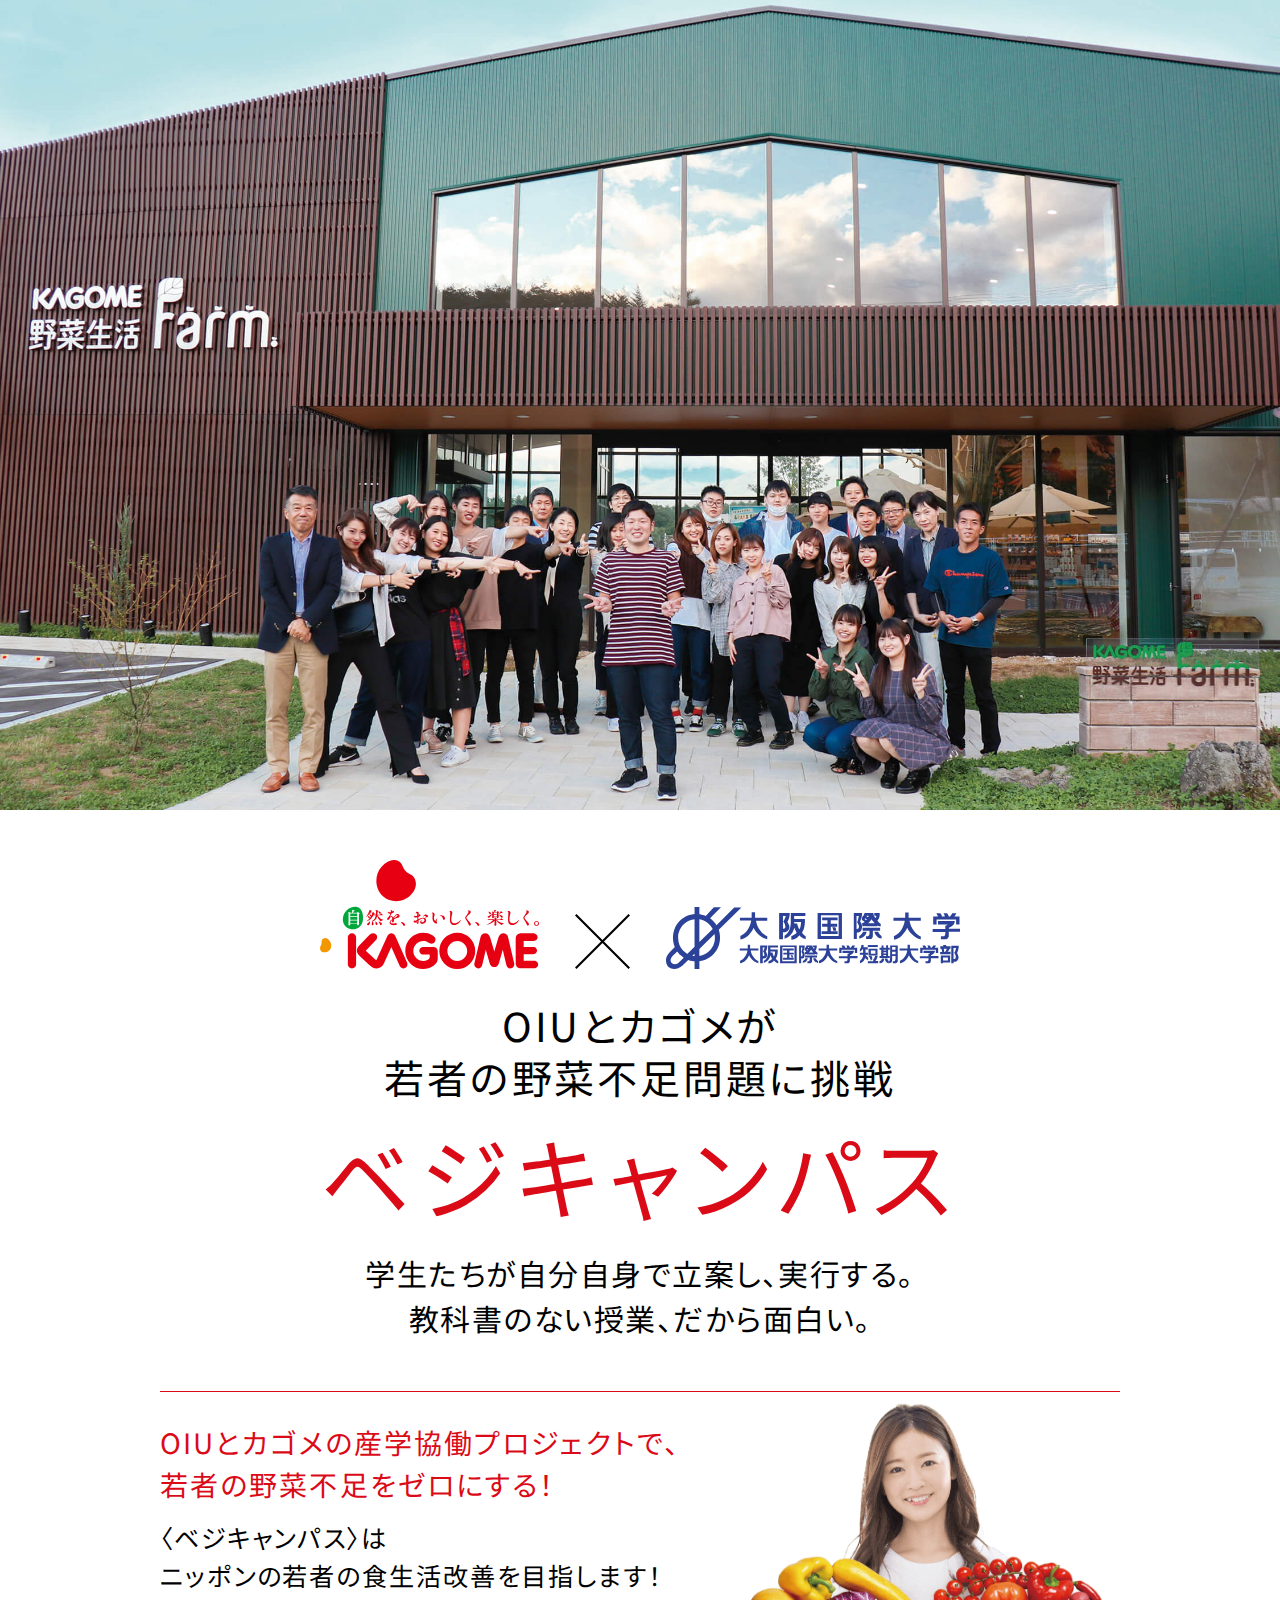
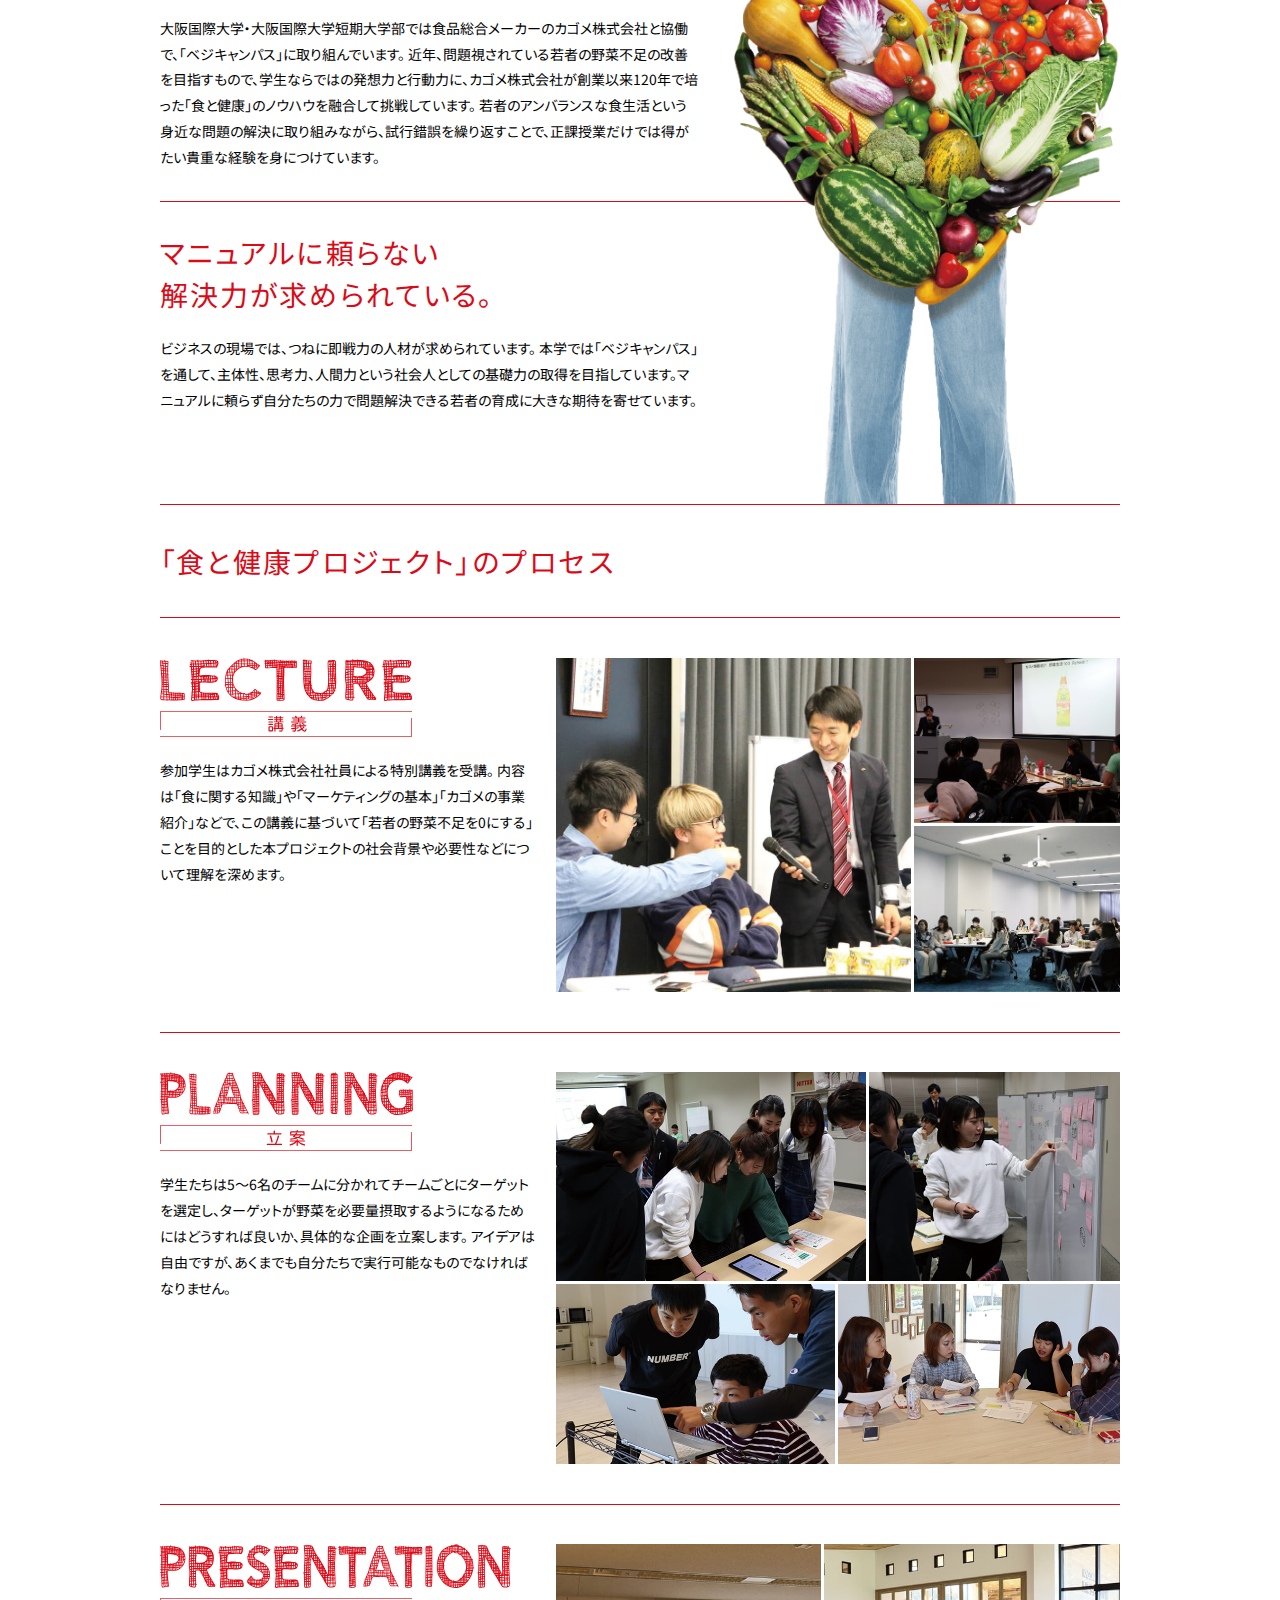
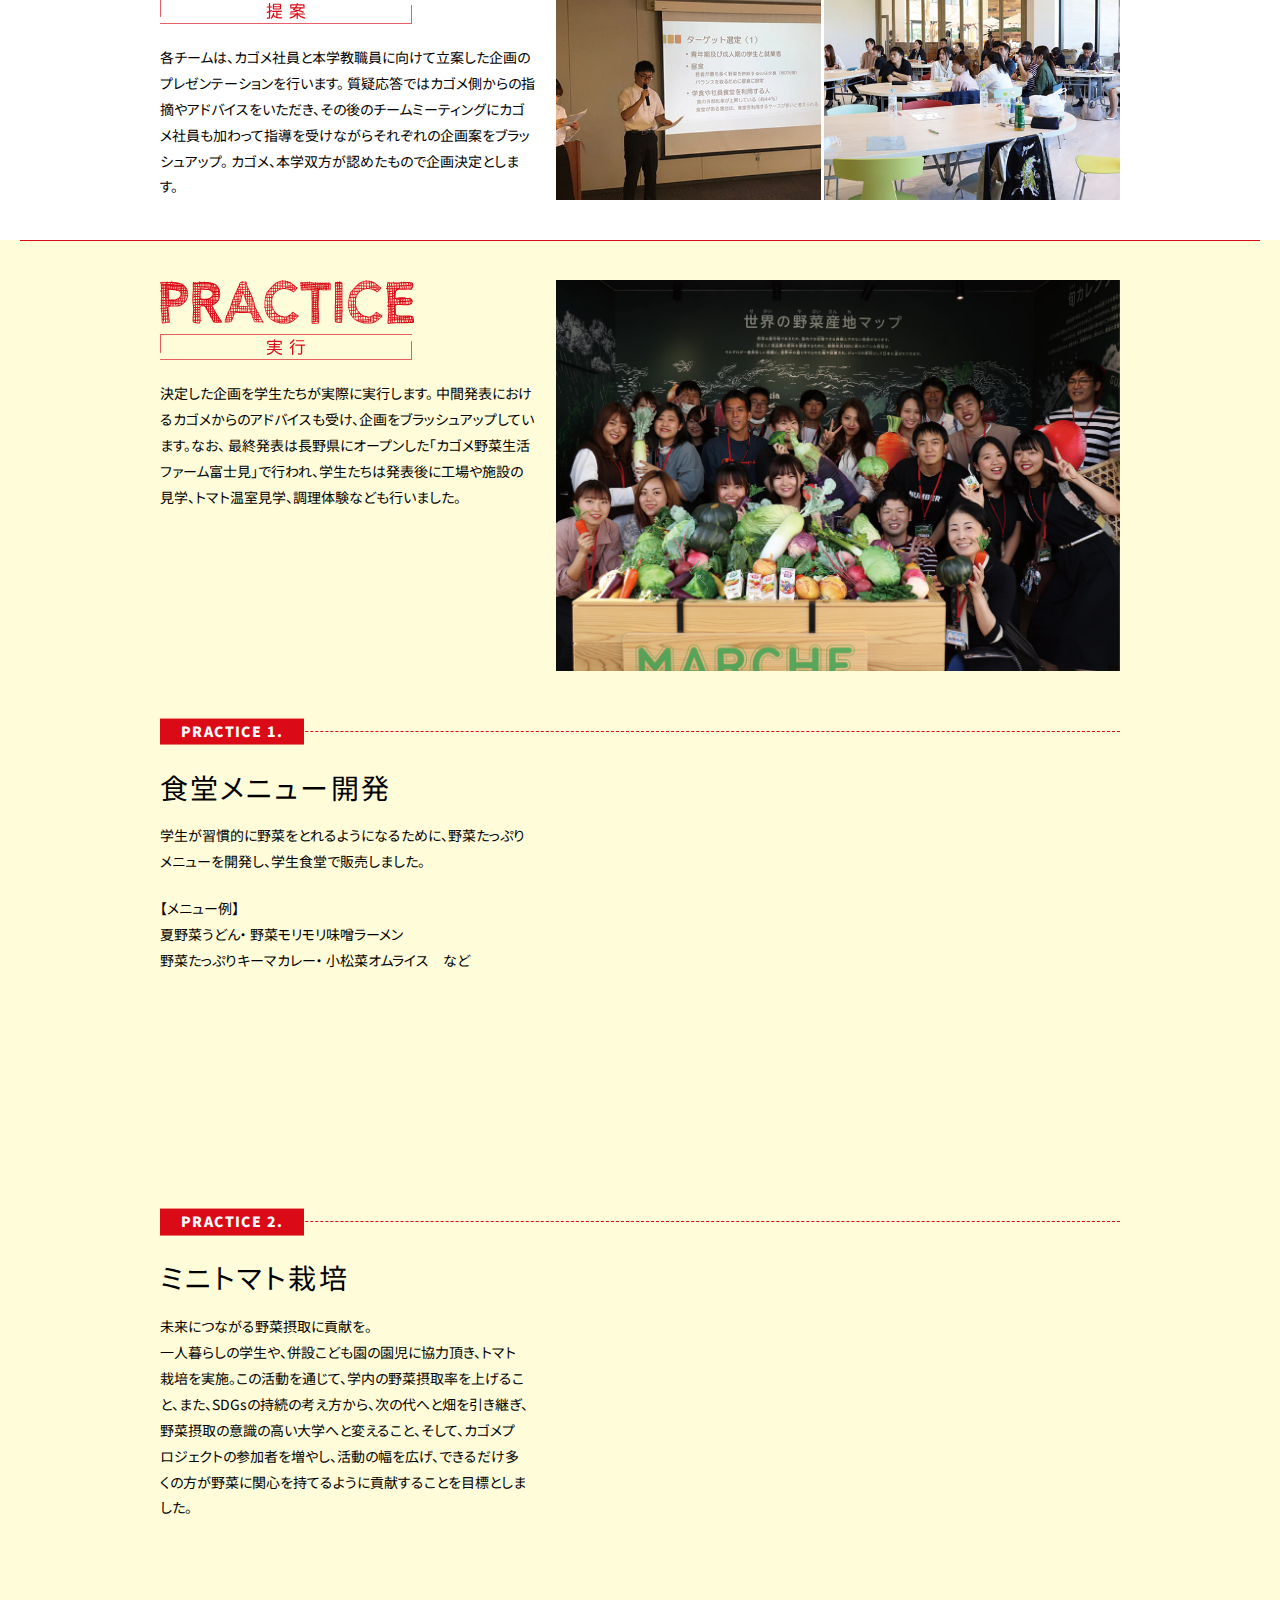
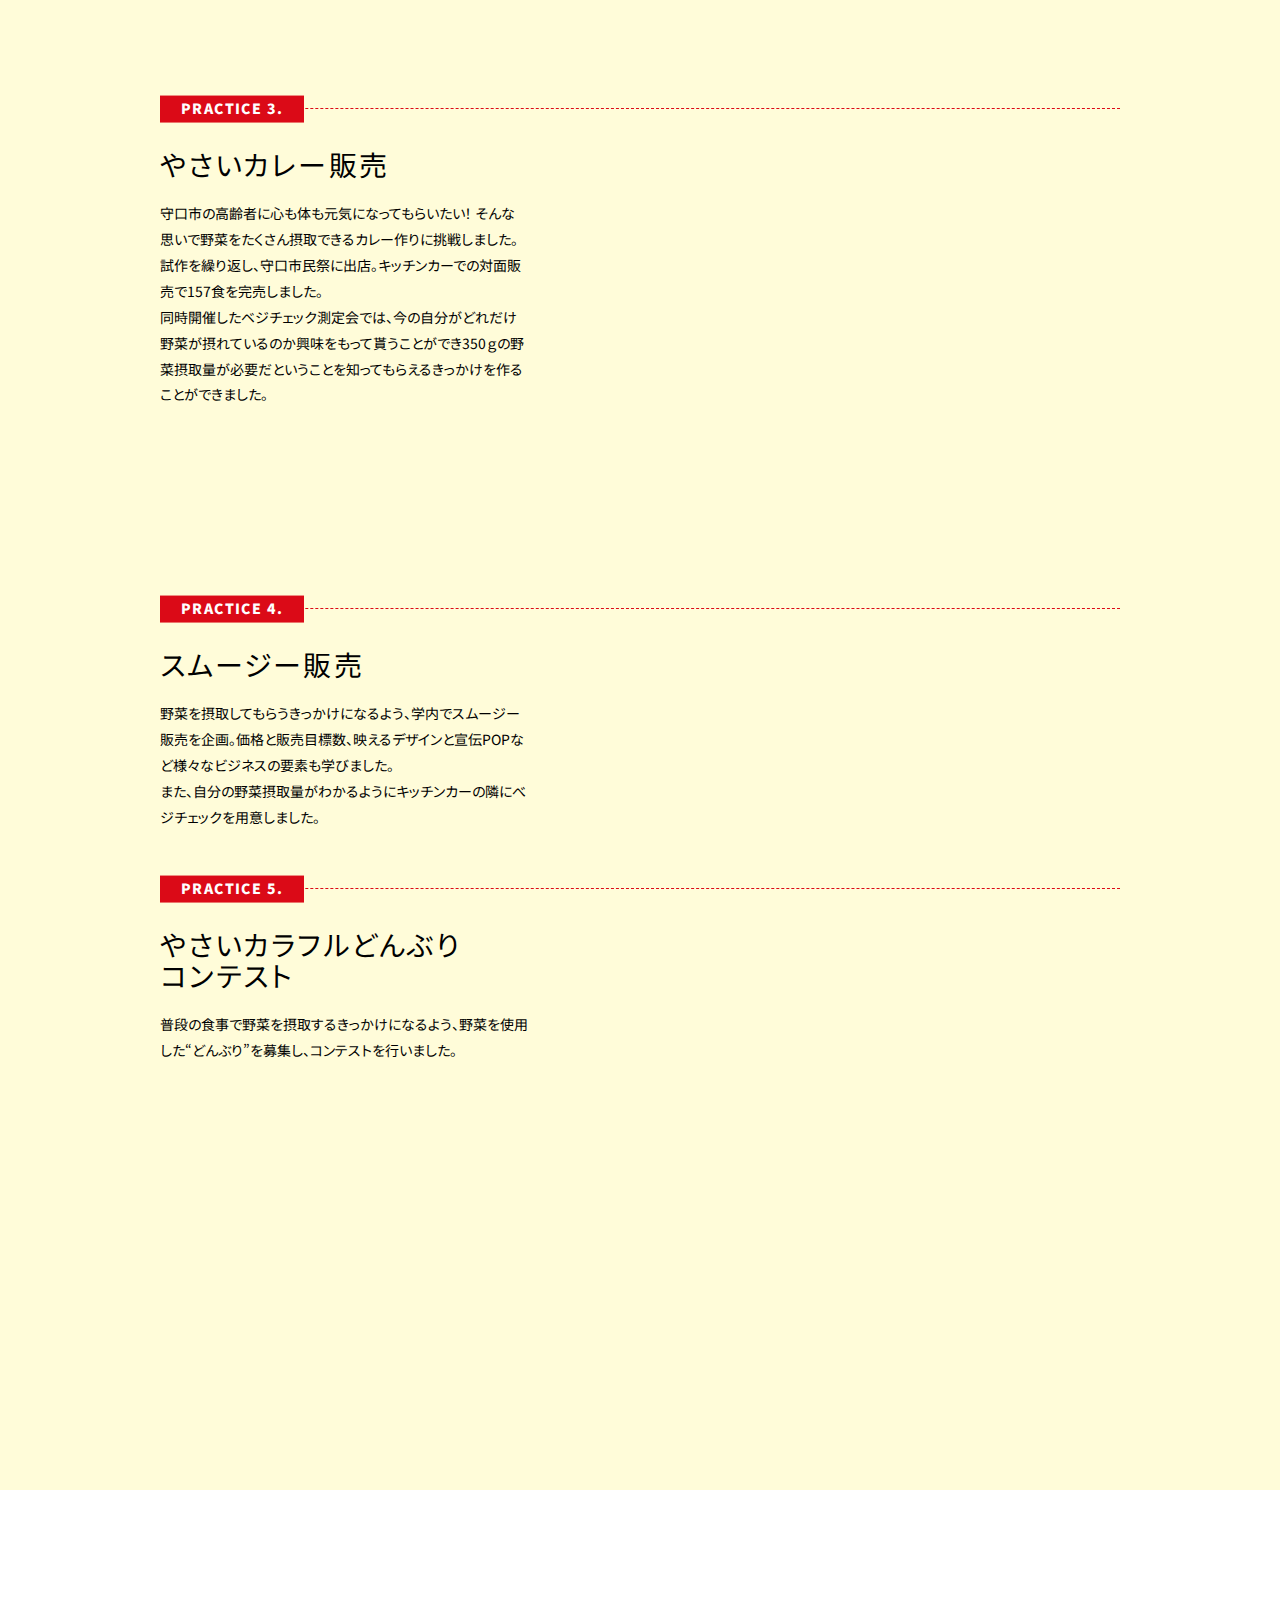
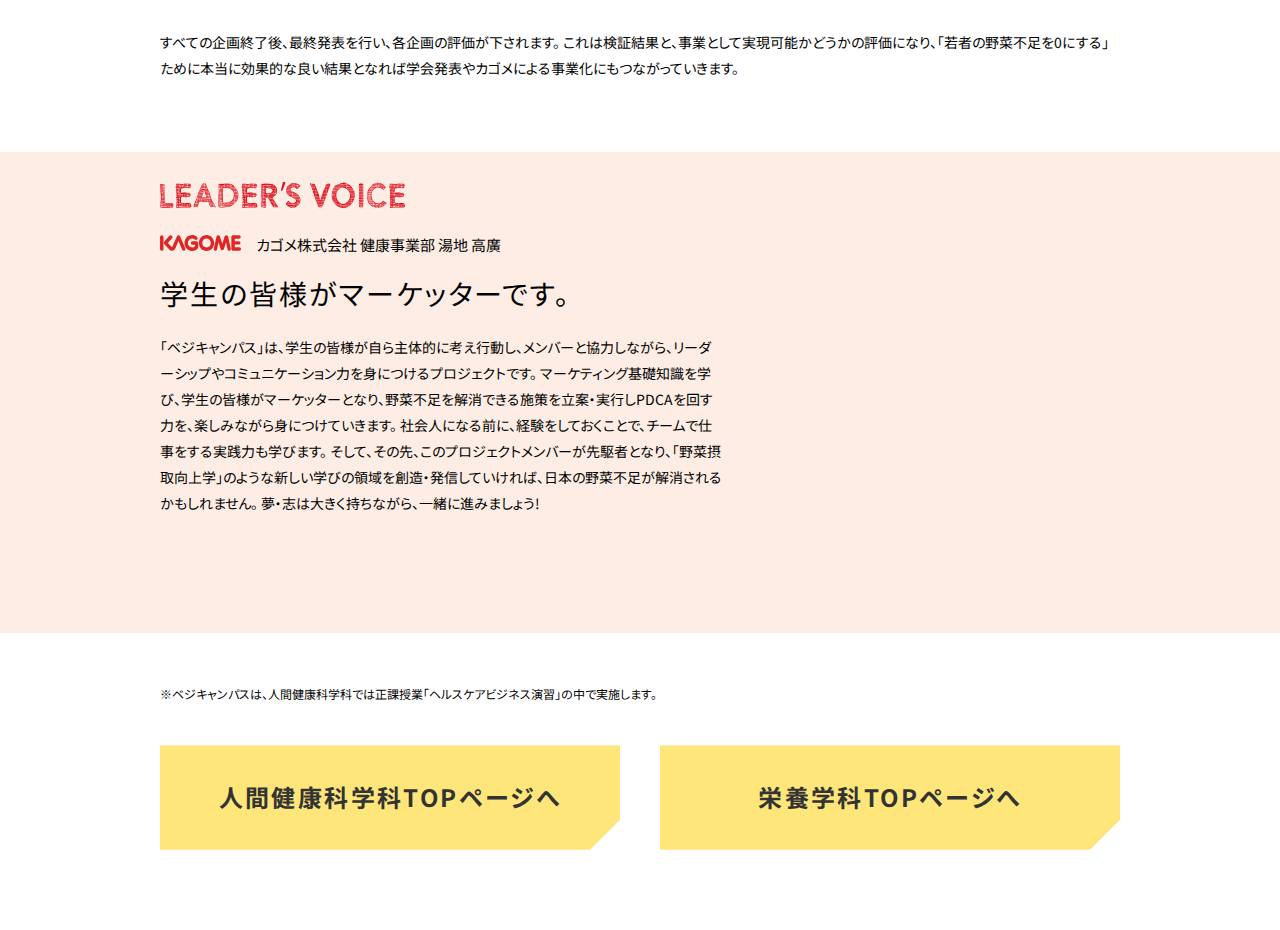
==== commit 6cd26918: "feat(vegecam):PCCSS適用" ====
--- a/vegecam/index.html
+++ b/vegecam/index.html
@@ -19,7 +19,7 @@
   <link rel="apple-touch-icon" href="images/apple-touch-icon.png">
   <link rel="preconnect" href="https://fonts.googleapis.com">
   <link rel="preconnect" href="https://fonts.gstatic.com" crossorigin>
-  <link href="https://fonts.googleapis.com/css2?family=Noto+Sans+JP:wght@300;900&display=swap" rel="stylesheet">
+  <link href="https://fonts.googleapis.com/css2?family=Noto+Sans+JP:wght@400;900&display=swap" rel="stylesheet">
   <link href="scss/css/style.min.css" rel="stylesheet">
 </head>
 <body>
@@ -45,7 +45,7 @@
         教科書のない授業、だから面白い。</p>
     </div>
   </section>
-  <section class="c-section">
+  <section class="c-section p-vegecam">
     <div class="c-container is-border">
       <h2 class="c-section__title">OIUとカゴメの産学協働プロジェクトで、<br class="u-hidden u-visible--md">
         若者の野菜不足をゼロにする！</h2>
@@ -61,10 +61,13 @@
       <p>ビジネスの現場では、つねに即戦力の人材が求められています。
         本学では「ベジキャンパス」を通して、主体性、思考力、人間力という社会人としての基礎力の取得を目指しています。マニュアルに頼らず自分たちの力で問題解決できる若者の育成に大きな期待を寄せています。</p>
     </div>
-  </section>
-  <section class="c-section">
+    <figure class="p-vegecam__figure">
+      <img src="images/vegecam-image.png" class="p-vegecam__image" alt="" width="962" height="1617" loading="lazy">
+    </figure>
+  </section>
+  <section class="c-section p-process">
     <div class="c-container">
-      <h2 class="c-section__title p-process">「食と健康プロジェクト」のプロセス</h2>
+      <h2 class="c-section__title">「食と健康プロジェクト」のプロセス</h2>
       <div class="p-project">
         <div class="p-project__item">
           <div class="p-project__content">
@@ -164,10 +167,10 @@
                   そんな思いで野菜をたくさん摂取できるカレー作りに挑戦しました。試作を繰り返し、守口市民祭に出店。キッチンカーでの対面販売で157食を完売しました。<br>
                   同時開催したベジチェック測定会では、今の自分がどれだけ野菜が摂れているのか興味をもって貰うことができ350ｇの野菜摂取量が必要だということを知ってもらえるきっかけを作ることができました。
                 </p>
-              </div>
-              <figure class="u-text-right u-mt-1">
-                <img src="images/vegetable-curry.png" alt="" width="293" height="140" loading="lazy">
-              </figure>
+                <figure class="u-text-right u-mt-1">
+                  <img src="images/vegetable-curry.png" alt="" width="293" height="140" loading="lazy">
+                </figure>
+              </div>
               <div class="p-practice__figure">
                 <img src="images/practice3-1.jpg" alt="" width="537" height="413" loading="lazy">
                 <img src="images/practice3-2.jpg" alt="" width="608" height="413" loading="lazy">
@@ -192,10 +195,10 @@
                 <h4 class="p-practice__title">やさいカラフルどんぶり<br>
                   コンテスト</h4>
                 <p class="p-practice__text">普段の食事で野菜を摂取するきっかけになるよう、野菜を使用した“どんぶり”を募集し、コンテストを行いました。</p>
-              </div>
-              <figure class="u-text-left u-mt-1">
-                <img src="images/practice5.jpg" alt="" width="230" height="326" loading="lazy">
-              </figure>
+                <figure class="u-text-left u-mt-1">
+                  <img src="images/practice5.jpg" alt="" width="230" height="326" loading="lazy">
+                </figure>
+              </div>
               <div class="p-practice__figure">
                 <img src="images/practice5-1.jpg" alt="" width="354" height="331" loading="lazy">
                 <img src="images/practice5-2.jpg" alt="" width="354" height="331" loading="lazy">
@@ -207,7 +210,7 @@
             </div>
           </div>
         </div>
-        <div class="p-project__item">
+        <div class="p-project__item p-estimation">
           <div class="p-project__content">
             <h3 class="p-project__title">
               <img src="images/estimation.svg" alt="ESTIMATION" width="254" height="44" loading="lazy">
@@ -222,18 +225,19 @@
   </section>
   <section class="c-section p-leaders-voice">
     <div class="c-container">
-      <h2 class="c-section__title">
-        <img src="images/leadersvoice.svg" alt="LEADER'S VOICE">
-      </h2>
-      <p class="p-leaders-voice__director"><img src="images/kagome.svg" alt="KAGOME" width="81" height="15"
-                                                decoding="async">カゴメ株式会社
-        健康事業部 湯地 高廣</p>
-      <p class="c-section__lead">学生の皆様がマーケッターです。</p>
-      <p>「ベジキャンパス」は、学生の皆様が自ら主体的に考え行動し、メンバーと協力しながら、リーダーシップやコミュニケーション力を身につけるプロジェクトです。
-        マーケティング基礎知識を学び、学生の皆様がマーケッターとなり、野菜不足を解消できる施策を立案・実行しPDCAを回す力を、楽しみながら身につけていきます。
-        社会人になる前に、経験をしておくことで、チームで仕事をする実践力も学びます。
-        そして、その先、このプロジェクトメンバーが先駆者となり、「野菜摂取向上学」のような新しい学びの領域を創造・発信していければ、日本の野菜不足が解消されるかもしれません。
-        夢・志は大きく持ちながら、一緒に進みましょう!</p>
+      <div>
+        <h2 class="c-section__title">
+          <img src="images/leadersvoice.svg" alt="LEADER'S VOICE">
+        </h2>
+        <p class="p-leaders-voice__director">
+          <img src="images/kagome.svg" alt="KAGOME" width="81" height="15" decoding="async">カゴメ株式会社 健康事業部 湯地 高廣</p>
+        <p class="c-section__lead">学生の皆様がマーケッターです。</p>
+        <p>「ベジキャンパス」は、学生の皆様が自ら主体的に考え行動し、メンバーと協力しながら、リーダーシップやコミュニケーション力を身につけるプロジェクトです。
+          マーケティング基礎知識を学び、学生の皆様がマーケッターとなり、野菜不足を解消できる施策を立案・実行しPDCAを回す力を、楽しみながら身につけていきます。
+          社会人になる前に、経験をしておくことで、チームで仕事をする実践力も学びます。
+          そして、その先、このプロジェクトメンバーが先駆者となり、「野菜摂取向上学」のような新しい学びの領域を創造・発信していければ、日本の野菜不足が解消されるかもしれません。
+          夢・志は大きく持ちながら、一緒に進みましょう!</p>
+      </div>
       <figure class="u-text-right">
         <img src="images/yuike.png" alt="湯地 高廣氏" width="815" height="979" loading="lazy"
              class="p-leaders-voice__image">
--- a/vegecam/scss/css/style.min.css
+++ b/vegecam/scss/css/style.min.css
@@ -1 +1 @@
-@charset "UTF-8";:root{--base-gutter:20px;--break-sm:576px;--break-md:768px;--break-lg:1006px;--box-shadow:0 2px 3px rgba(0, 0, 0, .2);--contents-width:960px;--color-font:#333333;--color-emphasis:#DB0A17}*,::after,::before{box-sizing:border-box;background-repeat:no-repeat}::after,::before{text-decoration:inherit;vertical-align:inherit}:where(:root){cursor:default;line-height:1.5;overflow-wrap:break-word;-moz-tab-size:4;tab-size:4;-webkit-tap-highlight-color:transparent;-webkit-text-size-adjust:100%;text-size-adjust:100%}:where(body){margin:0}:where(h1){font-size:2em;margin:.67em 0}:where(dl,ol,ul) :where(dl,ol,ul){margin:0}:where(hr){color:inherit;height:0}:where(nav) :where(ol,ul){list-style-type:none;padding:0}:where(nav li)::before{content:"​";float:left}:where(pre){font-family:monospace,monospace;font-size:1em;overflow:auto}:where(abbr[title]){text-decoration:underline dotted}:where(b,strong){font-weight:bolder}:where(code,kbd,samp){font-family:monospace,monospace;font-size:1em}:where(small){font-size:80%}:where(audio,canvas,iframe,img,svg,video){vertical-align:middle}:where(iframe){border-style:none}:where(svg:not([fill])){fill:currentColor}:where(table){border-collapse:collapse;border-color:currentColor;text-indent:0}:where(button,input,select){margin:0}:where(button,[type=button i],[type=reset i],[type=submit i]){-webkit-appearance:button}:where(fieldset){border:1px solid #a0a0a0}:where(progress){vertical-align:baseline}:where(textarea){margin:0;resize:vertical}:where([type=search i]){-webkit-appearance:textfield;outline-offset:-2px}::-webkit-inner-spin-button,::-webkit-outer-spin-button{height:auto}::-webkit-input-placeholder{color:inherit;opacity:.54}::-webkit-search-decoration{-webkit-appearance:none}::-webkit-file-upload-button{-webkit-appearance:button;font:inherit}:where(dialog){background-color:#fff;border:solid;color:#000;height:-moz-fit-content;height:fit-content;left:0;margin:auto;padding:1em;position:absolute;right:0;width:-moz-fit-content;width:fit-content}:where(dialog:not([open])){display:none}:where(details>summary:first-of-type){display:list-item}:where([aria-busy=true i]){cursor:progress}:where([aria-disabled=true i],[disabled]){cursor:not-allowed}:where([aria-hidden=false i][hidden]){display:initial}:where([aria-hidden=false i][hidden]:not(:focus)){clip:rect(0,0,0,0);position:absolute}.u-emphasis{color:#db0a17}.u-hidden{display:none}@media screen and (min-width:768px){.u-visible--md{display:block}}.u-text-right{text-align:right}.u-text-left{text-align:left}.u-mt-1{margin-top:var(--base-gutter)}@media screen and (min-width:1006px){:root{--box-shadow:3px 3px 4px rgba(0, 0, 0, .2)}}body{font-family:"Noto Sans JP",sans-serif;font-feature-settings:"palt";line-height:1.85}img{max-width:100%;height:auto;vertical-align:bottom}main{padding-top:var(--base-gutter);padding-bottom:var(--base-gutter)}h1,h2,strong{font-weight:400}strong{background:linear-gradient(transparent 60%,#ffe67a 60%,#ffe67a 90%,transparent 90%)}ol,ul{list-style:none}p{margin-top:1.5rem;margin-bottom:0}.lead{font-size:1.2rem}h1,h2{line-height:1.5}.signature,h3{font-size:1.5rem}h3{font-weight:400;line-height:1.3}h3>span{font-size:1rem}.signature{text-align:right;line-height:1.2}.signature>span{font-size:.9rem}@media screen and (min-width:1006px){.signature{font-size:1.1rem}.signature>span{font-size:.8rem}}figure,h1,h2,h3{margin:0}.c-container{max-width:calc(var(--contents-width) + var(--base-gutter)*2);padding:calc(var(--base-gutter)*1.5) var(--base-gutter);margin-left:auto;margin-right:auto}.c-container.is-border{position:relative}.c-container.is-border::before{position:absolute;top:0;left:var(--base-gutter);content:"";display:block;width:calc(100% - var(--base-gutter)*2);height:1px;background-color:var(--color-emphasis)}.c-section__title{letter-spacing:.075em;color:var(--color-emphasis)}.c-section__title.p-process{padding:.5em 0;border-top:1px solid var(--color-emphasis);border-bottom:1px solid var(--color-emphasis);font-size:min(5.5vw,1.5em);text-align:center}.c-section__lead{margin-top:1rem;letter-spacing:.075em;font-size:1.5em;line-height:1.5}.p-introduction{text-align:center}.p-introduction>.c-container{max-width:calc(640px + var(--base-gutter)*2);padding-bottom:calc(var(--base-gutter)*2.5)}.p-introduction__logo{display:flex;align-items:flex-end;justify-content:space-between}.p-introduction__logo>img:nth-of-type(1){flex-basis:34.2741935484%;max-width:34.2741935484%}.p-introduction__logo>img:nth-of-type(2){flex-basis:8.4677419355%;max-width:8.4677419355%}.p-introduction__logo>img:nth-of-type(3){flex-basis:45.9677419355%;max-width:45.9677419355%}.p-introduction__title{margin-top:30px}.p-introduction__title>span:nth-of-type(1){display:block;font-size:min(6.9vw,50px);line-height:1.3;letter-spacing:.07em}.p-introduction__title>span:nth-of-type(2){display:block;margin-top:5px;font-size:min(11.5vw,89px);letter-spacing:.1em;color:var(--color-emphasis)}.p-introduction__lead{margin-top:10px;font-size:min(4.5vw,30px);letter-spacing:.05em;line-height:1.5}.p-practice{margin-left:calc(50% - 50vw);margin-right:calc(50% - 50vw);padding-left:var(--base-gutter);padding-right:var(--base-gutter);background-color:#fffcd9;counter-set:practice}.p-practice__list{margin-top:calc(var(--base-gutter)*2)}.p-practice__item{position:relative;padding-block:calc(var(--base-gutter)*2);border-top:1px dashed var(--color-emphasis);counter-increment:practice}.p-practice__item::before{position:absolute;top:0;left:0;content:"PRACTICE "counter(practice)".";display:inline-block;font-weight:900;font-size:14px;letter-spacing:.1em;color:#fff;background-color:var(--color-emphasis);padding:0 1.5em 1px;transform:translateY(-50%)}.p-practice__item:nth-of-type(1)>.p-practice__figure{grid-template-columns:.310786106fr .2340036563fr .0767824497fr .3729433272fr}.p-practice__item:nth-of-type(1)>.p-practice__figure>img:nth-of-type(1){grid-column:1/3;grid-row:1/2}.p-practice__item:nth-of-type(1)>.p-practice__figure>img:nth-of-type(2){grid-column:3/5;grid-row:1/2}.p-practice__item:nth-of-type(1)>.p-practice__figure>img:nth-of-type(3){grid-column:1/2;grid-row:2/3}.p-practice__item:nth-of-type(1)>.p-practice__figure>img:nth-of-type(4){grid-column:2/4;grid-row:2/3}.p-practice__item:nth-of-type(1)>.p-practice__figure>img:nth-of-type(5){grid-column:4/5;grid-row:2/3}.p-practice__item:nth-of-type(2)>.p-practice__figure{grid-template-columns:.4716636197fr .1188299817fr .1718464351fr .2376599634fr}.p-practice__item:nth-of-type(2)>.p-practice__figure>img:nth-of-type(1){grid-column:1/3;grid-row:1/2}.p-practice__item:nth-of-type(2)>.p-practice__figure>img:nth-of-type(2){grid-column:3/5;grid-row:1/2}.p-practice__item:nth-of-type(2)>.p-practice__figure>img:nth-of-type(3){grid-column:1/2;grid-row:2/3}.p-practice__item:nth-of-type(2)>.p-practice__figure>img:nth-of-type(4){grid-column:2/4;grid-row:2/3}.p-practice__item:nth-of-type(2)>.p-practice__figure>img:nth-of-type(5){grid-column:4/5;grid-row:2/3}.p-practice__item:nth-of-type(3)>.p-practice__figure,.p-practice__item:nth-of-type(4)>.p-practice__figure{grid-template-columns:.4716636197fr .5283363803fr}.p-practice__item:nth-of-type(3)>.p-practice__figure>img:nth-of-type(1){grid-column:1/2;grid-row:1/2}.p-practice__item:nth-of-type(3)>.p-practice__figure>img:nth-of-type(2){grid-column:2/3;grid-row:1/2}.p-practice__item:nth-of-type(3)>.p-practice__figure>img:nth-of-type(3){grid-column:1/2;grid-row:2/3}.p-practice__item:nth-of-type(3)>.p-practice__figure>img:nth-of-type(4){grid-column:2/3;grid-row:2/3}.p-practice__item:nth-of-type(4)>.p-practice__figure>img:nth-of-type(1){grid-column:1/2}.p-practice__item:nth-of-type(4)>.p-practice__figure>img:nth-of-type(2){grid-column:2/3}.p-practice__item:nth-of-type(5)>.p-practice__figure{grid-template-columns:.3125fr .0827205882fr .2536764706fr .0422794118fr .3327205882fr}.p-practice__item:nth-of-type(5)>.p-practice__figure>img:nth-of-type(1){grid-column:1/2;grid-row:1/2}.p-practice__item:nth-of-type(5)>.p-practice__figure>img:nth-of-type(2){grid-column:2/4;grid-row:1/2}.p-practice__item:nth-of-type(5)>.p-practice__figure>img:nth-of-type(3){grid-column:4/6;grid-row:1/2}.p-practice__item:nth-of-type(5)>.p-practice__figure>img:nth-of-type(4){grid-column:1/3;grid-row:2/3}.p-practice__item:nth-of-type(5)>.p-practice__figure>img:nth-of-type(5){grid-column:3/5;grid-row:2/3}.p-practice__item:nth-of-type(5)>.p-practice__figure>img:nth-of-type(6){grid-column:5/6;grid-row:2/3}.p-practice__title{margin-block:0;font-size:2em;line-height:1.1;font-weight:400;letter-spacing:.075em}.p-practice__figure{display:grid;gap:3px;margin-top:1.5em}.p-practice__figure>img,.p-project__figure>img{width:100%;height:100%;object-fit:cover}.p-project__title{display:flex;flex-direction:column;align-items:center;gap:10px}.p-project__figure{display:grid;gap:3px;margin-top:1.5em}.p-project__item{position:relative;padding-block:calc(var(--base-gutter)*2)}.p-project__item:not(:first-of-type)::before{position:absolute;top:0;left:0;display:block;width:100%;height:1px;background-color:var(--color-emphasis);content:""}.p-project__item:not(:first-of-type).p-practice::before{left:var(--base-gutter);width:calc(100% - var(--base-gutter)*2)}.p-project__item:nth-of-type(1)>.p-project__figure{grid-template-columns:1fr 1fr}.p-project__item:nth-of-type(1)>.p-project__figure>img:nth-of-type(1){grid-column:1/3;grid-row:1/2}.p-project__item:nth-of-type(1)>.p-project__figure>img:nth-of-type(2){grid-column:1/2;grid-row:2/3}.p-project__item:nth-of-type(1)>.p-project__figure>img:nth-of-type(3){grid-column:2/3;grid-row:2/3}.p-project__item:nth-of-type(2)>.p-project__figure{grid-template-columns:1fr .1fr .9fr}.p-project__item:nth-of-type(2)>.p-project__figure>img:nth-of-type(1){grid-column:1/3;grid-row:1/2}.p-project__item:nth-of-type(2)>.p-project__figure>img:nth-of-type(2){grid-column:3/4;grid-row:1/2}.p-project__item:nth-of-type(2)>.p-project__figure>img:nth-of-type(3){grid-column:1/2;grid-row:2/3}.p-project__item:nth-of-type(2)>.p-project__figure>img:nth-of-type(4){grid-column:2/4;grid-row:2/3}.p-project__item:nth-of-type(3)>.p-project__figure{grid-template-columns:.892733564fr 1fr}.p-leaders-voice{background-color:#fdede4}.p-leaders-voice>.c-container{padding-bottom:0}.p-leaders-voice .c-section__title{line-height:1}.p-leaders-voice .c-section__title>img{width:60%;max-width:245px;vertical-align:baseline}.p-leaders-voice__image{max-width:250px}.p-leaders-voice__director{font-size:15px}.p-leaders-voice__director>img{margin-right:1em;vertical-align:baseline}.p-footer>.c-container{padding-top:0}.p-attention{margin-top:0;font-size:12px}.c-cta-button{display:block;max-width:320px;margin:var(--base-gutter) auto 0;padding:1.25em 1em;color:var(--color-font);background-color:#ffe67a;text-align:center;text-decoration:none;font-weight:700;font-size:18px;letter-spacing:.1em;clip-path:polygon(0 0,100%0,100% calc(100% - 20px),calc(100% - 20px) 100%,0 100%)}.c-cta-button+.c-cta-button{margin-top:calc(var(--base-gutter)*1.5)}+@charset "UTF-8";:root{--base-gutter:20px;--break-sm:576px;--break-md:768px;--break-lg:1006px;--box-shadow:0 2px 3px rgba(0, 0, 0, .2);--contents-width:960px;--color-font:#333333;--color-emphasis:#DB0A17}*,::after,::before{box-sizing:border-box;background-repeat:no-repeat}::after,::before{text-decoration:inherit;vertical-align:inherit}:where(:root){cursor:default;line-height:1.5;overflow-wrap:break-word;-moz-tab-size:4;tab-size:4;-webkit-tap-highlight-color:transparent;-webkit-text-size-adjust:100%;text-size-adjust:100%}:where(body){margin:0}:where(h1){font-size:2em;margin:.67em 0}:where(dl,ol,ul) :where(dl,ol,ul){margin:0}:where(hr){color:inherit;height:0}:where(nav) :where(ol,ul){list-style-type:none;padding:0}:where(nav li)::before{content:"​";float:left}:where(pre){font-family:monospace,monospace;font-size:1em;overflow:auto}:where(abbr[title]){text-decoration:underline dotted}:where(b,strong){font-weight:bolder}:where(code,kbd,samp){font-family:monospace,monospace;font-size:1em}:where(small){font-size:80%}:where(audio,canvas,iframe,img,svg,video){vertical-align:middle}:where(iframe){border-style:none}:where(svg:not([fill])){fill:currentColor}:where(table){border-collapse:collapse;border-color:currentColor;text-indent:0}:where(button,input,select){margin:0}:where(button,[type=button i],[type=reset i],[type=submit i]){-webkit-appearance:button}:where(fieldset){border:1px solid #a0a0a0}:where(progress){vertical-align:baseline}:where(textarea){margin:0;resize:vertical}:where([type=search i]){-webkit-appearance:textfield;outline-offset:-2px}::-webkit-inner-spin-button,::-webkit-outer-spin-button{height:auto}::-webkit-input-placeholder{color:inherit;opacity:.54}::-webkit-search-decoration{-webkit-appearance:none}::-webkit-file-upload-button{-webkit-appearance:button;font:inherit}:where(dialog){background-color:#fff;border:solid;color:#000;height:-moz-fit-content;height:fit-content;left:0;margin:auto;padding:1em;position:absolute;right:0;width:-moz-fit-content;width:fit-content}:where(dialog:not([open])){display:none}:where(details>summary:first-of-type){display:list-item}:where([aria-busy=true i]){cursor:progress}:where([aria-disabled=true i],[disabled]){cursor:not-allowed}:where([aria-hidden=false i][hidden]){display:initial}:where([aria-hidden=false i][hidden]:not(:focus)){clip:rect(0,0,0,0);position:absolute}.u-emphasis{color:#db0a17}.u-hidden{display:none}@media screen and (min-width:768px){.u-visible--md{display:block}}.u-text-right{text-align:right}.u-text-left{text-align:left}.u-mt-1{margin-top:var(--base-gutter)}@media screen and (min-width:1006px){:root{--box-shadow:3px 3px 4px rgba(0, 0, 0, .2)}}html{font-size:14px}body{font-family:"Noto Sans JP",sans-serif;font-feature-settings:"palt";line-height:1.85}img{max-width:100%;height:auto;vertical-align:bottom}main{padding-top:var(--base-gutter);padding-bottom:var(--base-gutter)}h1,h2,strong{font-weight:400}strong{background:linear-gradient(transparent 60%,#ffe67a 60%,#ffe67a 90%,transparent 90%)}ol,ul{list-style:none}p{margin-top:1.5rem;margin-bottom:0}.lead{font-size:1.2rem}h1,h2{line-height:1.5}.signature,h3{font-size:1.5rem}h3{font-weight:400;line-height:1.3}h3>span{font-size:1rem}.signature{text-align:right;line-height:1.2}.signature>span{font-size:.9rem}@media screen and (min-width:1006px){.signature{font-size:1.1rem}.signature>span{font-size:.8rem}}figure,h1,h2,h3{margin:0}.c-container{max-width:calc(var(--contents-width) + var(--base-gutter)*2);padding:calc(var(--base-gutter)*1.5) var(--base-gutter);margin-left:auto;margin-right:auto}.c-container.is-border{position:relative}.c-container.is-border::before{position:absolute;top:0;left:var(--base-gutter);content:"";display:block;width:calc(100% - var(--base-gutter)*2);height:1px;background-color:var(--color-emphasis)}.c-section.p-process .c-container{padding-top:0}.c-section.p-process .c-section__title{padding:.5em 0;border-top:1px solid var(--color-emphasis);border-bottom:1px solid var(--color-emphasis);font-size:min(5.5vw,2em);text-align:center}@media screen and (min-width:768px){.c-section.p-process .c-section__title{padding:1.25em 0;text-align:left}}.c-section__title{font-size:2em;letter-spacing:.075em;color:var(--color-emphasis)}.c-section__lead{margin-top:1rem;letter-spacing:.075em;font-size:2em;line-height:1.5}@media screen and (min-width:768px){.p-key-visual img{max-height:90vh;object-fit:cover}}.p-introduction{text-align:center}.p-introduction>.c-container{max-width:calc(640px + var(--base-gutter)*2);padding-bottom:calc(var(--base-gutter)*2.5)}.p-introduction__logo{display:flex;align-items:flex-end;justify-content:space-between}.p-introduction__logo>img:nth-of-type(1){flex-basis:34.2741935484%;max-width:34.2741935484%}.p-introduction__logo>img:nth-of-type(2){flex-basis:8.4677419355%;max-width:8.4677419355%}.p-introduction__logo>img:nth-of-type(3){flex-basis:45.9677419355%;max-width:45.9677419355%}.p-introduction__title{margin-top:30px}.p-introduction__title>span:nth-of-type(1){display:block;font-size:min(6.9vw,40px);line-height:1.3;letter-spacing:.07em}.p-introduction__title>span:nth-of-type(2){display:block;margin-top:5px;font-size:min(11.5vw,89px);letter-spacing:.1em;color:var(--color-emphasis)}.p-introduction__lead{margin-top:10px;font-size:min(4.5vw,30px);letter-spacing:.05em;line-height:1.5}.p-practice{margin-left:calc(50% - 50vw);margin-right:calc(50% - 50vw);padding-left:calc(50vw - 50%);padding-right:calc(50vw - 50%);background-color:#fffcd9;counter-set:practice}.p-practice__list{margin-top:calc(var(--base-gutter)*2)}@media screen and (min-width:768px){.p-practice__list{grid-column:1/3}}.p-practice__item{position:relative;padding-block:calc(var(--base-gutter)*2);border-top:1px dashed var(--color-emphasis);counter-increment:practice}@media screen and (min-width:768px){.p-practice__item{display:grid;grid-template-columns:.4fr .6fr;gap:var(--base-gutter);align-items:start}}@media screen and (min-width:1006px){.p-practice__item{gap:calc(var(--base-gutter)*2)}}.p-practice__item::before{position:absolute;top:0;left:0;content:"PRACTICE "counter(practice)".";display:inline-block;font-weight:900;font-size:14px;letter-spacing:.1em;color:#fff;background-color:var(--color-emphasis);padding:0 1.5em 1px;transform:translateY(-50%)}.p-practice__item:nth-of-type(1)>.p-practice__figure{grid-template-columns:.310786106fr .2340036563fr .0767824497fr .3729433272fr}.p-practice__item:nth-of-type(1)>.p-practice__figure>img:nth-of-type(1){grid-column:1/3;grid-row:1/2}.p-practice__item:nth-of-type(1)>.p-practice__figure>img:nth-of-type(2){grid-column:3/5;grid-row:1/2}.p-practice__item:nth-of-type(1)>.p-practice__figure>img:nth-of-type(3){grid-column:1/2;grid-row:2/3}.p-practice__item:nth-of-type(1)>.p-practice__figure>img:nth-of-type(4){grid-column:2/4;grid-row:2/3}.p-practice__item:nth-of-type(1)>.p-practice__figure>img:nth-of-type(5){grid-column:4/5;grid-row:2/3}.p-practice__item:nth-of-type(2)>.p-practice__figure{grid-template-columns:.4716636197fr .1188299817fr .1718464351fr .2376599634fr}.p-practice__item:nth-of-type(2)>.p-practice__figure>img:nth-of-type(1){grid-column:1/3;grid-row:1/2}.p-practice__item:nth-of-type(2)>.p-practice__figure>img:nth-of-type(2){grid-column:3/5;grid-row:1/2}.p-practice__item:nth-of-type(2)>.p-practice__figure>img:nth-of-type(3){grid-column:1/2;grid-row:2/3}.p-practice__item:nth-of-type(2)>.p-practice__figure>img:nth-of-type(4){grid-column:2/4;grid-row:2/3}.p-practice__item:nth-of-type(2)>.p-practice__figure>img:nth-of-type(5){grid-column:4/5;grid-row:2/3}.p-practice__item:nth-of-type(3)>.p-practice__figure,.p-practice__item:nth-of-type(4)>.p-practice__figure{grid-template-columns:.4716636197fr .5283363803fr}.p-practice__item:nth-of-type(3)>.p-practice__figure>img:nth-of-type(1){grid-column:1/2;grid-row:1/2}.p-practice__item:nth-of-type(3)>.p-practice__figure>img:nth-of-type(2){grid-column:2/3;grid-row:1/2}.p-practice__item:nth-of-type(3)>.p-practice__figure>img:nth-of-type(3){grid-column:1/2;grid-row:2/3}.p-practice__item:nth-of-type(3)>.p-practice__figure>img:nth-of-type(4){grid-column:2/3;grid-row:2/3}.p-practice__item:nth-of-type(4)>.p-practice__figure>img:nth-of-type(1){grid-column:1/2}.p-practice__item:nth-of-type(4)>.p-practice__figure>img:nth-of-type(2){grid-column:2/3}.p-practice__item:nth-of-type(5)>.p-practice__figure{grid-template-columns:.3125fr .0827205882fr .2536764706fr .0422794118fr .3327205882fr}.p-practice__item:nth-of-type(5)>.p-practice__figure>img:nth-of-type(1){grid-column:1/2;grid-row:1/2}.p-practice__item:nth-of-type(5)>.p-practice__figure>img:nth-of-type(2){grid-column:2/4;grid-row:1/2}.p-practice__item:nth-of-type(5)>.p-practice__figure>img:nth-of-type(3){grid-column:4/6;grid-row:1/2}.p-practice__item:nth-of-type(5)>.p-practice__figure>img:nth-of-type(4){grid-column:1/3;grid-row:2/3}.p-practice__item:nth-of-type(5)>.p-practice__figure>img:nth-of-type(5){grid-column:3/5;grid-row:2/3}.p-practice__item:nth-of-type(5)>.p-practice__figure>img:nth-of-type(6){grid-column:5/6;grid-row:2/3}.p-practice__title{margin-block:0;font-size:2em;line-height:1.1;font-weight:400;letter-spacing:.075em}.p-practice__figure{display:grid;gap:3px;margin-top:1.5em}@media screen and (min-width:768px){.p-practice__figure{margin-top:0}}.p-practice__figure>img,.p-project__figure>img{width:100%;height:100%;object-fit:cover}.p-project__title{display:flex;flex-direction:column;align-items:center;gap:10px}@media screen and (min-width:768px){.p-project__title{align-items:flex-start}}.p-project__figure{display:grid;gap:3px;margin-top:1.5em}@media screen and (min-width:768px){.p-project__figure{margin-top:0}}.p-project__item{position:relative;padding-block:calc(var(--base-gutter)*2)}@media screen and (min-width:768px){.p-project__item:not(.p-estimation){display:grid;grid-template-columns:.4fr .6fr;gap:var(--base-gutter)}}@media screen and (min-width:768px) and (min-width:1006px){.p-project__item{gap:calc(var(--base-gutter)*2)}}.p-project__item:not(:first-of-type,.p-estimation)::before{position:absolute;top:0;left:0;display:block;width:100%;height:1px;background-color:var(--color-emphasis);content:""}.p-project__item:not(:first-of-type,.p-estimation).p-practice::before{left:var(--base-gutter);width:calc(100% - var(--base-gutter)*2)}.p-project__item:nth-of-type(1)>.p-project__figure{grid-template-columns:.6325411335fr .3674588665fr}.p-project__item:nth-of-type(1)>.p-project__figure>img:nth-of-type(1){grid-column:1/2;grid-row:1/3}.p-project__item:nth-of-type(1)>.p-project__figure>img:nth-of-type(2){grid-column:2/3;grid-row:1/2}.p-project__item:nth-of-type(1)>.p-project__figure>img:nth-of-type(3){grid-column:2/3;grid-row:2/3}.p-project__item:nth-of-type(2)>.p-project__figure{grid-template-columns:1fr .1fr .9fr}.p-project__item:nth-of-type(2)>.p-project__figure>img:nth-of-type(1){grid-column:1/3;grid-row:1/2}.p-project__item:nth-of-type(2)>.p-project__figure>img:nth-of-type(2){grid-column:3/4;grid-row:1/2}.p-project__item:nth-of-type(2)>.p-project__figure>img:nth-of-type(3){grid-column:1/2;grid-row:2/3}.p-project__item:nth-of-type(2)>.p-project__figure>img:nth-of-type(4){grid-column:2/4;grid-row:2/3}.p-project__item:nth-of-type(3)>.p-project__figure{grid-template-columns:.892733564fr 1fr}.p-leaders-voice{background-color:#fdede4}.p-leaders-voice>.c-container{padding-bottom:0}@media screen and (min-width:768px){.p-leaders-voice>.c-container{display:grid;grid-template-columns:.6fr .4fr;gap:var(--base-gutter)}}.p-leaders-voice .c-section__title{line-height:1}.p-leaders-voice .c-section__title>img{width:60%;max-width:245px;vertical-align:baseline}.p-leaders-voice__image{max-width:250px}@media screen and (min-width:768px){.p-leaders-voice__image{max-width:100%}}.p-leaders-voice__director{font-size:15px}.p-leaders-voice__director>img{margin-right:1em;vertical-align:baseline}.p-vegecam{position:relative}.p-vegecam>.c-container:nth-of-type(2){padding-bottom:calc(var(--base-gutter)*4.5)}@media screen and (min-width:1006px){.p-vegecam>.c-container{padding-right:440px}}.p-vegecam .c-section__lead{font-size:1.8em}.p-vegecam__figure{display:none;position:absolute;bottom:0;right:calc((100vw - var(--contents-width))/2);height:100%}@media screen and (min-width:1006px){.p-vegecam__figure{display:flex;justify-content:flex-end;align-items:flex-end}}.p-vegecam__figure .p-vegecam__image{width:45%}.p-footer>.c-container{padding-top:0}@media screen and (min-width:768px){.p-footer>.c-container{padding-top:calc(var(--base-gutter)*1.5);padding-bottom:calc(var(--base-gutter)*4)}}.p-attention{margin-top:0;font-size:12px}.c-cta-button{display:block;max-width:320px;margin:var(--base-gutter) auto 0;padding:1.25em 1em;color:var(--color-font);background-color:#ffe67a;text-align:center;text-decoration:none;font-weight:700;font-size:18px;letter-spacing:.1em;clip-path:polygon(0 0,100%0,100% calc(100% - 20px),calc(100% - 20px) 100%,0 100%)}.c-cta-button+.c-cta-button{margin-top:calc(var(--base-gutter)*1.5)}@media screen and (min-width:768px){.p-cta{display:grid;grid-template-columns:repeat(2,1fr);gap:calc(var(--base-gutter)*2);margin-top:calc(var(--base-gutter)*2)}.p-cta .c-cta-button{max-width:100%;width:100%;margin:0;font-size:24px;clip-path:polygon(0 0,100%0,100% calc(100% - 30px),calc(100% - 30px) 100%,0 100%)}}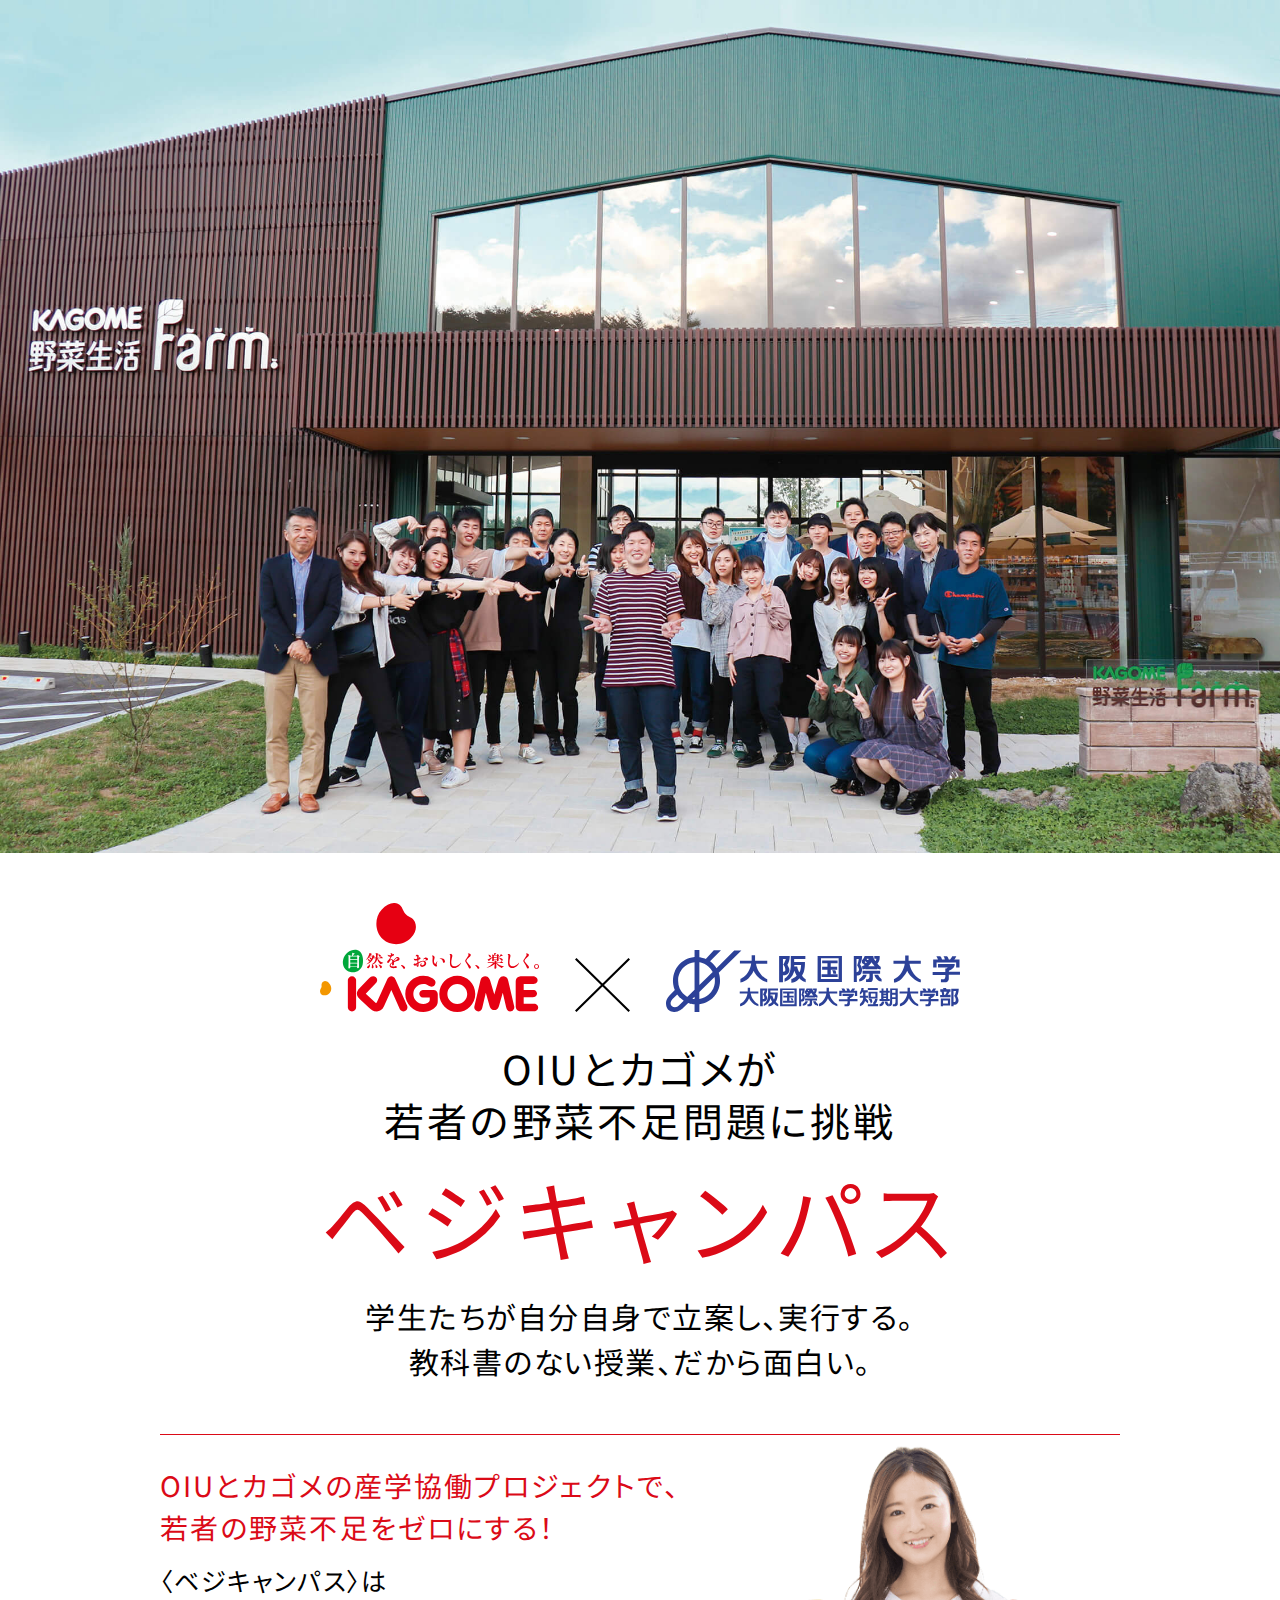
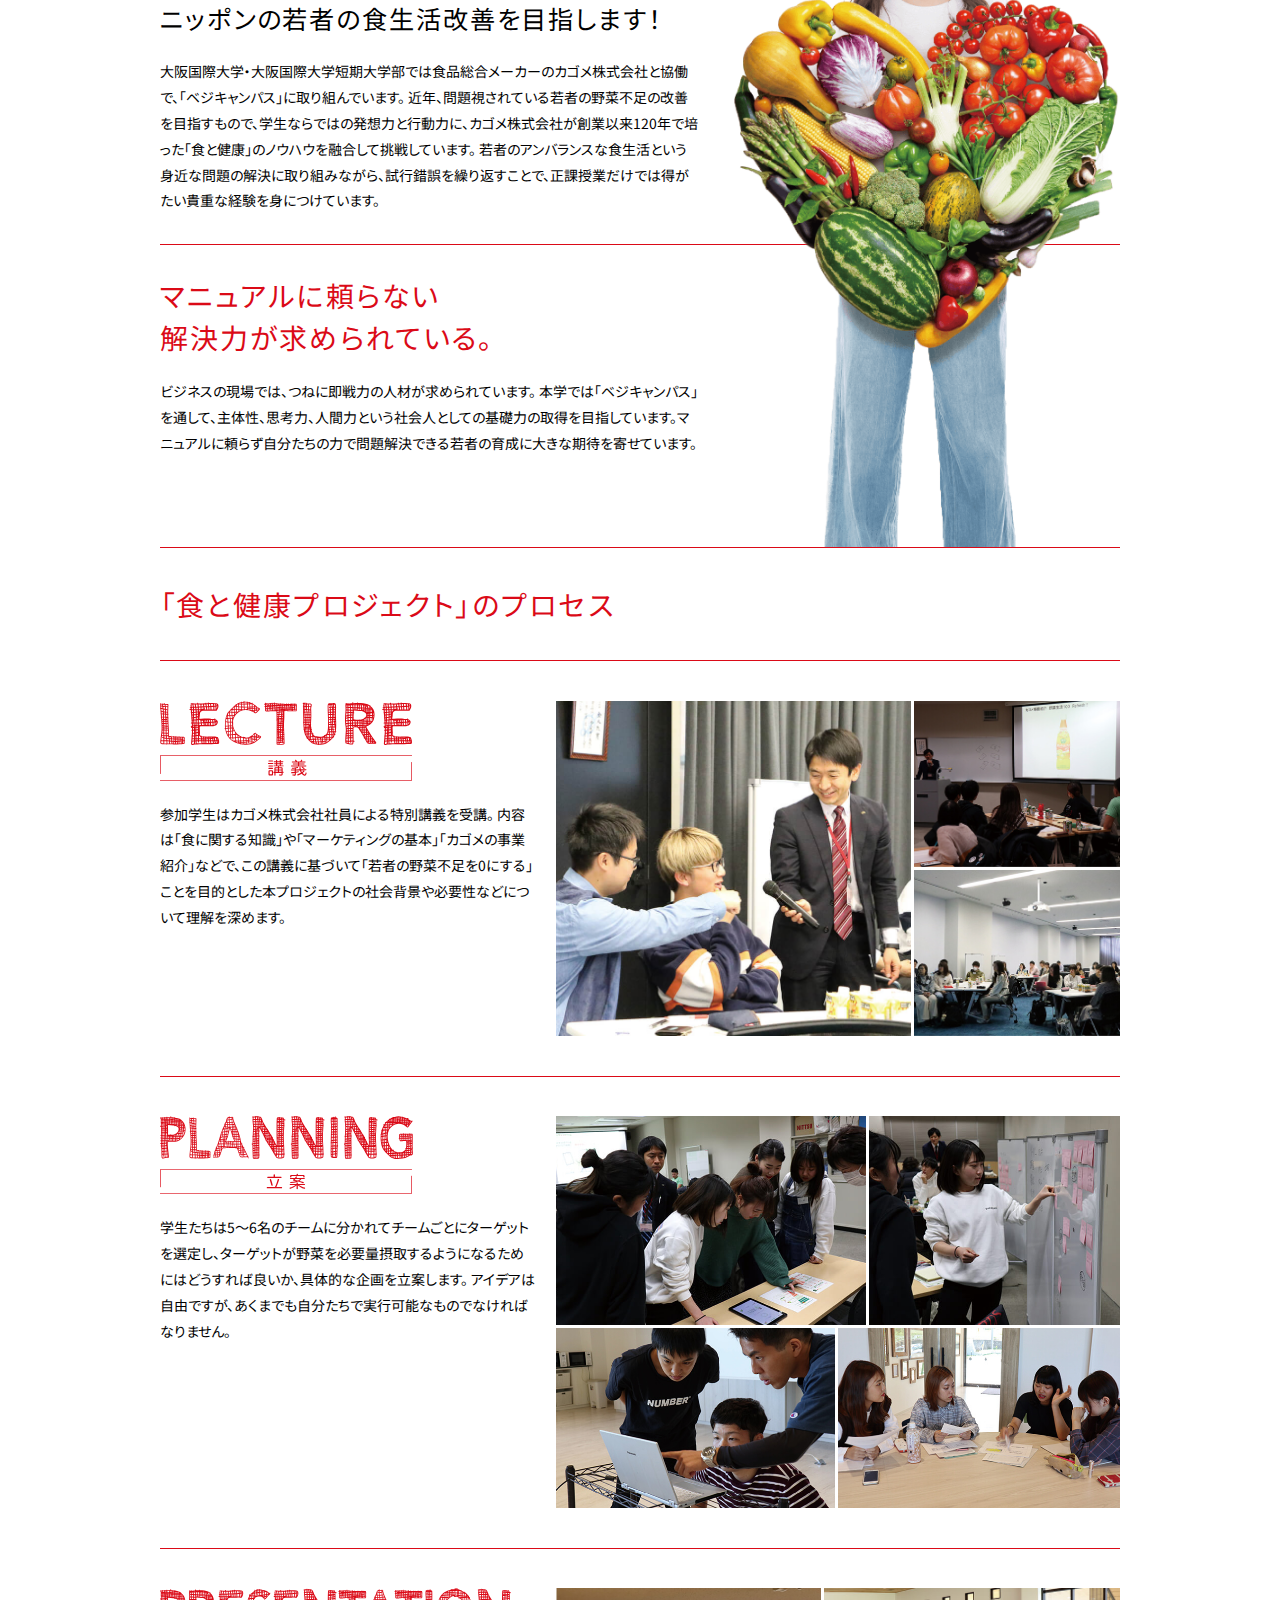
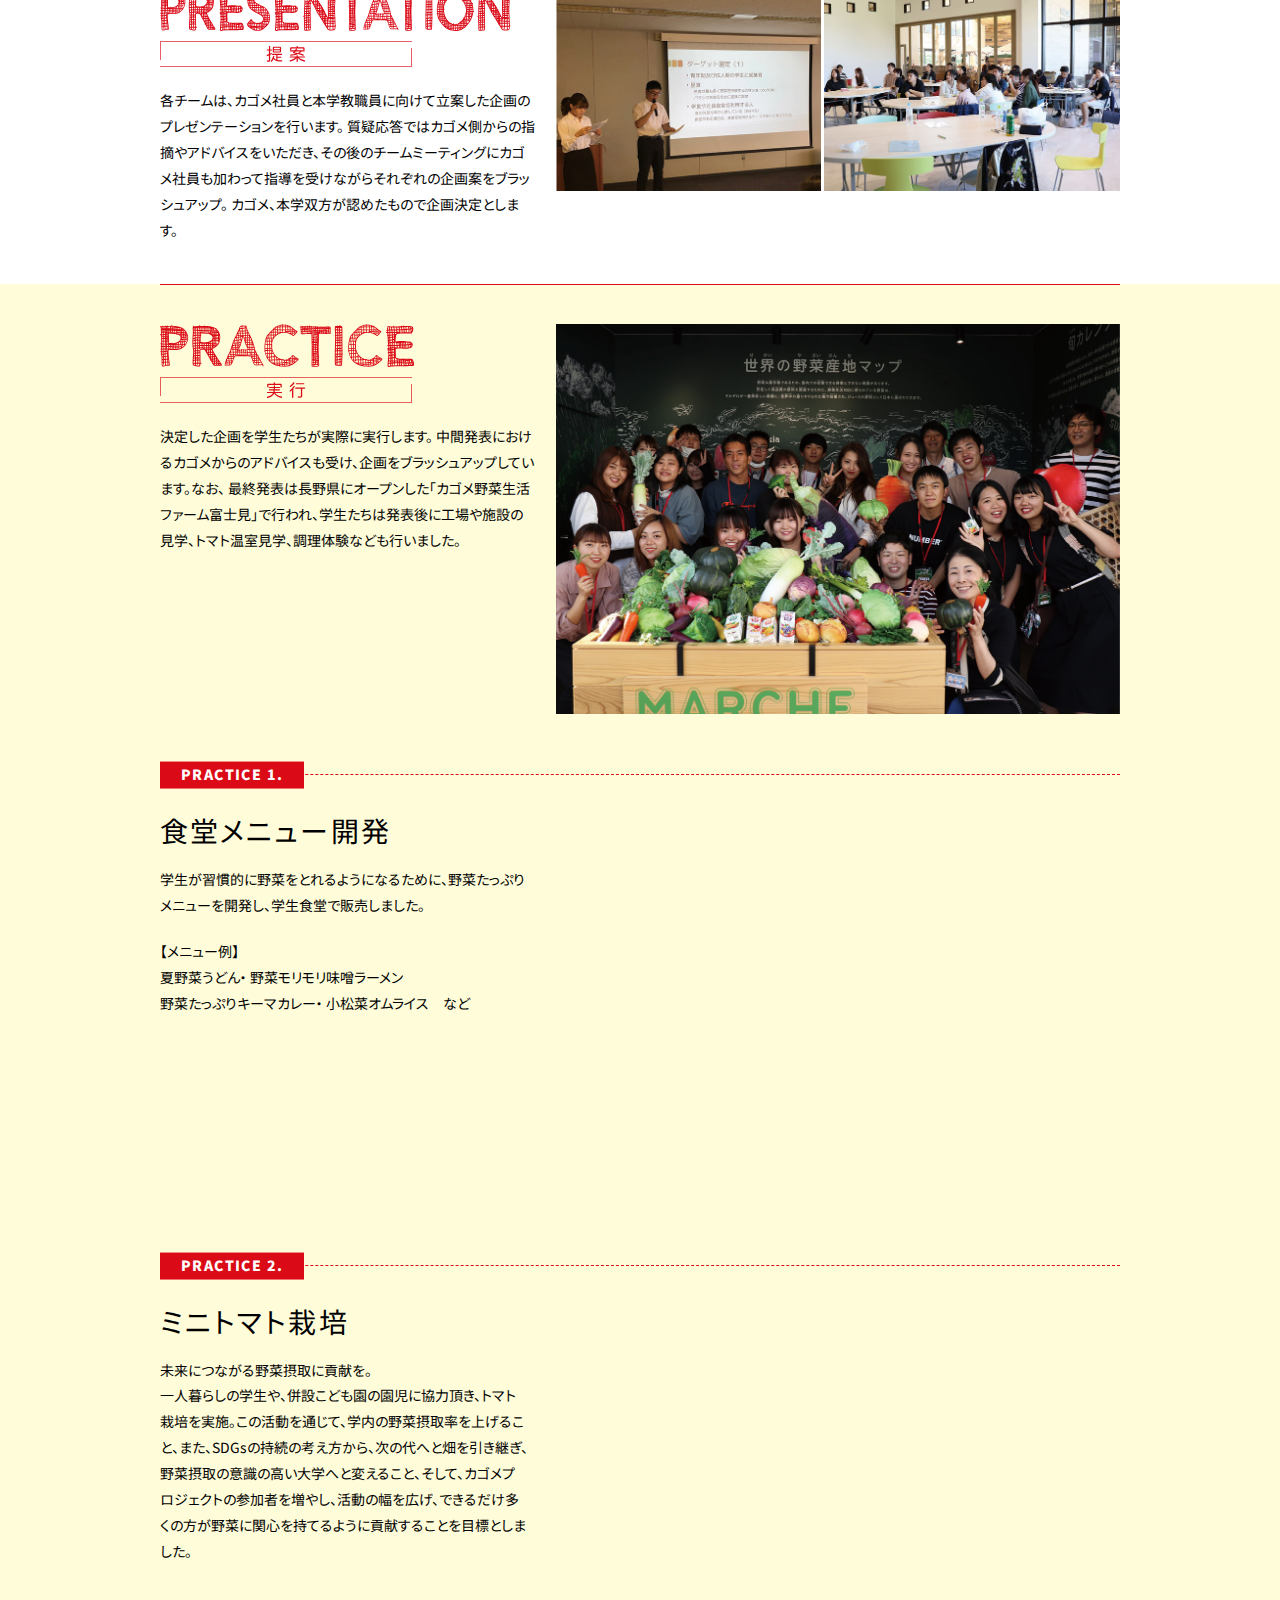
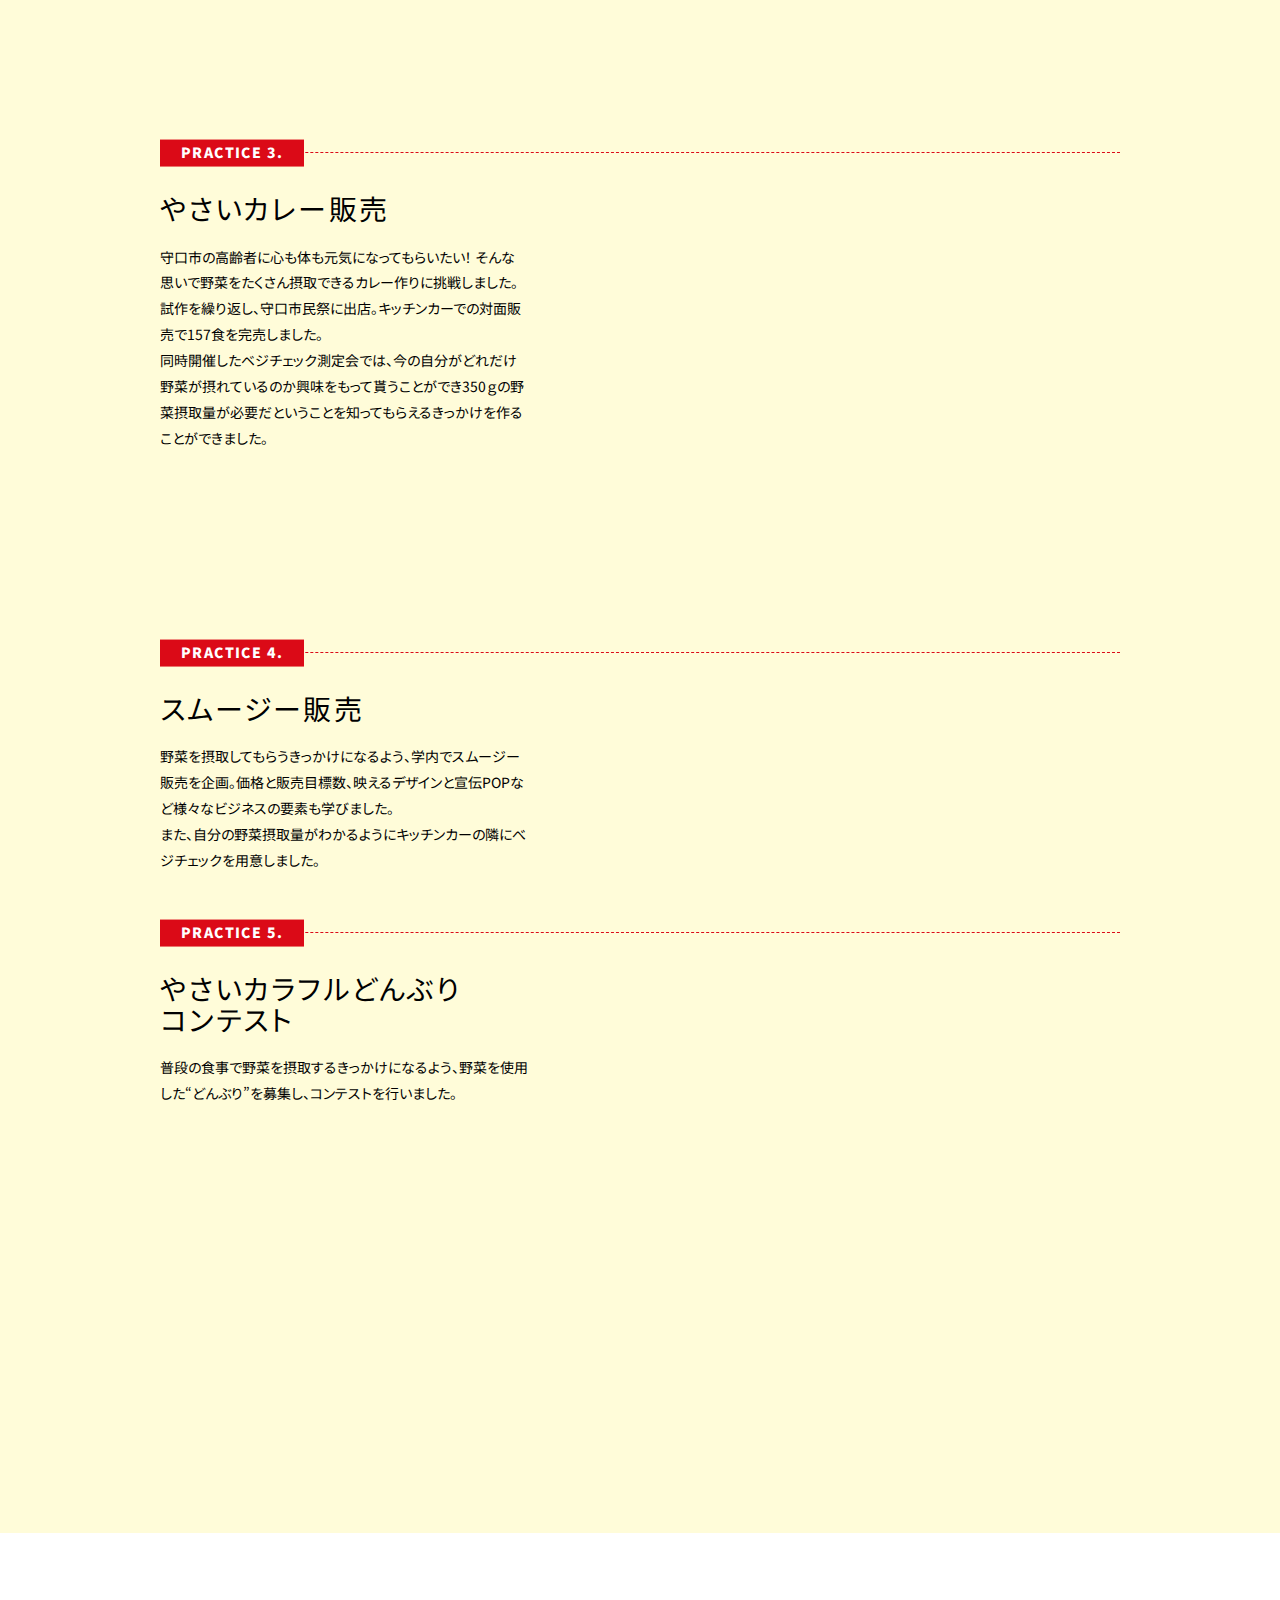
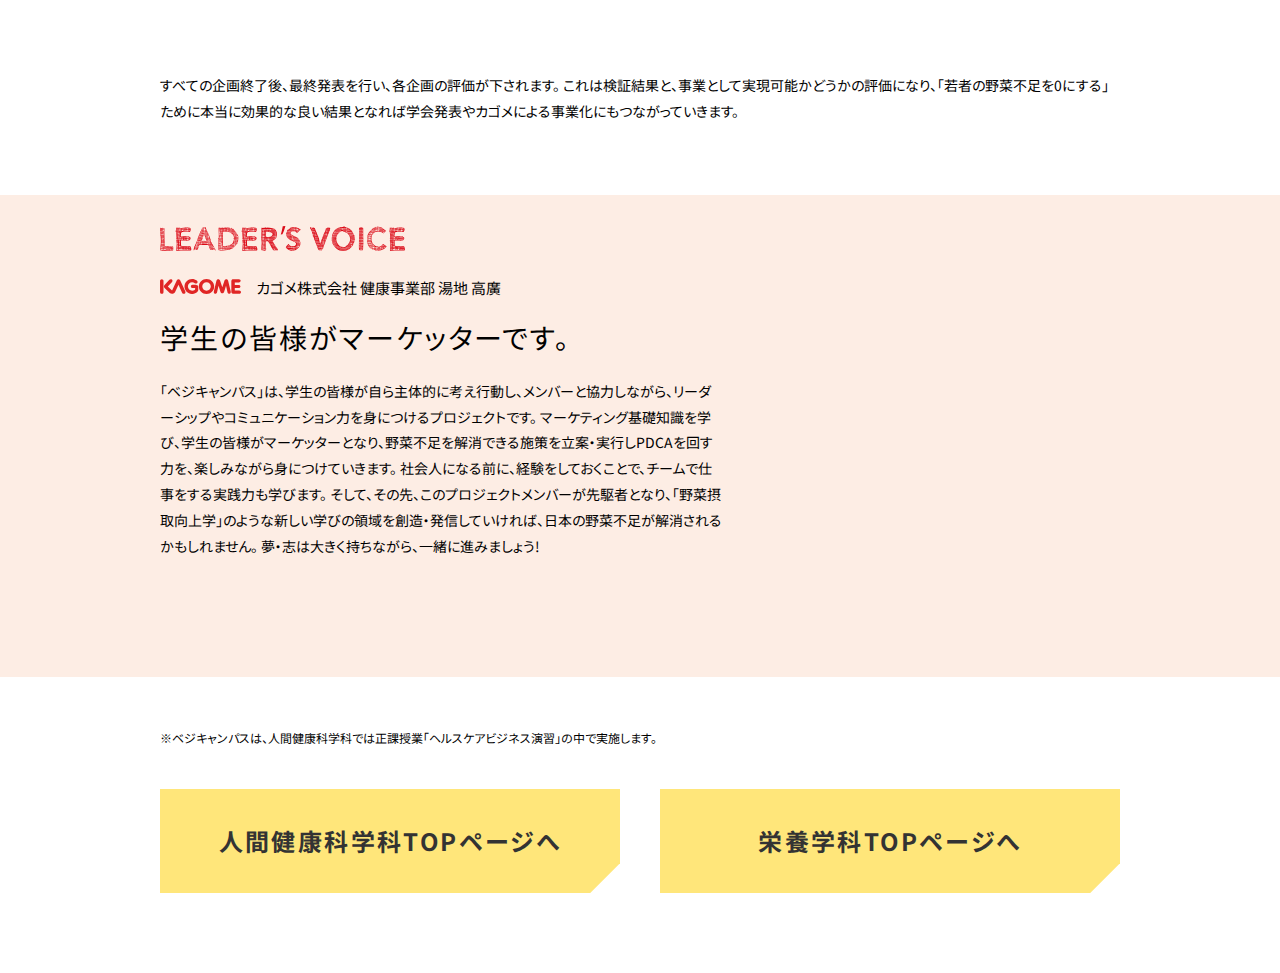
==== commit 0fe23ec7: "style(vegecom):キービジュアル設定" ====
--- a/vegecam/index.html
+++ b/vegecam/index.html
@@ -20,7 +20,7 @@
   <link rel="preconnect" href="https://fonts.googleapis.com">
   <link rel="preconnect" href="https://fonts.gstatic.com" crossorigin>
   <link href="https://fonts.googleapis.com/css2?family=Noto+Sans+JP:wght@400;900&display=swap" rel="stylesheet">
-  <link href="scss/css/style.min.css" rel="stylesheet">
+  <link href="scss/css/style.min.css?v=202304271221" rel="stylesheet">
 </head>
 <body>
 <header class="l-header p-key-visual">
--- a/vegecam/scss/css/style.min.css
+++ b/vegecam/scss/css/style.min.css
@@ -1 +1 @@
-@charset "UTF-8";:root{--base-gutter:20px;--break-sm:576px;--break-md:768px;--break-lg:1006px;--box-shadow:0 2px 3px rgba(0, 0, 0, .2);--contents-width:960px;--color-font:#333333;--color-emphasis:#DB0A17}*,::after,::before{box-sizing:border-box;background-repeat:no-repeat}::after,::before{text-decoration:inherit;vertical-align:inherit}:where(:root){cursor:default;line-height:1.5;overflow-wrap:break-word;-moz-tab-size:4;tab-size:4;-webkit-tap-highlight-color:transparent;-webkit-text-size-adjust:100%;text-size-adjust:100%}:where(body){margin:0}:where(h1){font-size:2em;margin:.67em 0}:where(dl,ol,ul) :where(dl,ol,ul){margin:0}:where(hr){color:inherit;height:0}:where(nav) :where(ol,ul){list-style-type:none;padding:0}:where(nav li)::before{content:"​";float:left}:where(pre){font-family:monospace,monospace;font-size:1em;overflow:auto}:where(abbr[title]){text-decoration:underline dotted}:where(b,strong){font-weight:bolder}:where(code,kbd,samp){font-family:monospace,monospace;font-size:1em}:where(small){font-size:80%}:where(audio,canvas,iframe,img,svg,video){vertical-align:middle}:where(iframe){border-style:none}:where(svg:not([fill])){fill:currentColor}:where(table){border-collapse:collapse;border-color:currentColor;text-indent:0}:where(button,input,select){margin:0}:where(button,[type=button i],[type=reset i],[type=submit i]){-webkit-appearance:button}:where(fieldset){border:1px solid #a0a0a0}:where(progress){vertical-align:baseline}:where(textarea){margin:0;resize:vertical}:where([type=search i]){-webkit-appearance:textfield;outline-offset:-2px}::-webkit-inner-spin-button,::-webkit-outer-spin-button{height:auto}::-webkit-input-placeholder{color:inherit;opacity:.54}::-webkit-search-decoration{-webkit-appearance:none}::-webkit-file-upload-button{-webkit-appearance:button;font:inherit}:where(dialog){background-color:#fff;border:solid;color:#000;height:-moz-fit-content;height:fit-content;left:0;margin:auto;padding:1em;position:absolute;right:0;width:-moz-fit-content;width:fit-content}:where(dialog:not([open])){display:none}:where(details>summary:first-of-type){display:list-item}:where([aria-busy=true i]){cursor:progress}:where([aria-disabled=true i],[disabled]){cursor:not-allowed}:where([aria-hidden=false i][hidden]){display:initial}:where([aria-hidden=false i][hidden]:not(:focus)){clip:rect(0,0,0,0);position:absolute}.u-emphasis{color:#db0a17}.u-hidden{display:none}@media screen and (min-width:768px){.u-visible--md{display:block}}.u-text-right{text-align:right}.u-text-left{text-align:left}.u-mt-1{margin-top:var(--base-gutter)}@media screen and (min-width:1006px){:root{--box-shadow:3px 3px 4px rgba(0, 0, 0, .2)}}html{font-size:14px}body{font-family:"Noto Sans JP",sans-serif;font-feature-settings:"palt";line-height:1.85}img{max-width:100%;height:auto;vertical-align:bottom}main{padding-top:var(--base-gutter);padding-bottom:var(--base-gutter)}h1,h2,strong{font-weight:400}strong{background:linear-gradient(transparent 60%,#ffe67a 60%,#ffe67a 90%,transparent 90%)}ol,ul{list-style:none}p{margin-top:1.5rem;margin-bottom:0}.lead{font-size:1.2rem}h1,h2{line-height:1.5}.signature,h3{font-size:1.5rem}h3{font-weight:400;line-height:1.3}h3>span{font-size:1rem}.signature{text-align:right;line-height:1.2}.signature>span{font-size:.9rem}@media screen and (min-width:1006px){.signature{font-size:1.1rem}.signature>span{font-size:.8rem}}figure,h1,h2,h3{margin:0}.c-container{max-width:calc(var(--contents-width) + var(--base-gutter)*2);padding:calc(var(--base-gutter)*1.5) var(--base-gutter);margin-left:auto;margin-right:auto}.c-container.is-border{position:relative}.c-container.is-border::before{position:absolute;top:0;left:var(--base-gutter);content:"";display:block;width:calc(100% - var(--base-gutter)*2);height:1px;background-color:var(--color-emphasis)}.c-section.p-process .c-container{padding-top:0}.c-section.p-process .c-section__title{padding:.5em 0;border-top:1px solid var(--color-emphasis);border-bottom:1px solid var(--color-emphasis);font-size:min(5.5vw,2em);text-align:center}@media screen and (min-width:768px){.c-section.p-process .c-section__title{padding:1.25em 0;text-align:left}}.c-section__title{font-size:2em;letter-spacing:.075em;color:var(--color-emphasis)}.c-section__lead{margin-top:1rem;letter-spacing:.075em;font-size:2em;line-height:1.5}@media screen and (min-width:768px){.p-key-visual img{max-height:90vh;object-fit:cover}}.p-introduction{text-align:center}.p-introduction>.c-container{max-width:calc(640px + var(--base-gutter)*2);padding-bottom:calc(var(--base-gutter)*2.5)}.p-introduction__logo{display:flex;align-items:flex-end;justify-content:space-between}.p-introduction__logo>img:nth-of-type(1){flex-basis:34.2741935484%;max-width:34.2741935484%}.p-introduction__logo>img:nth-of-type(2){flex-basis:8.4677419355%;max-width:8.4677419355%}.p-introduction__logo>img:nth-of-type(3){flex-basis:45.9677419355%;max-width:45.9677419355%}.p-introduction__title{margin-top:30px}.p-introduction__title>span:nth-of-type(1){display:block;font-size:min(6.9vw,40px);line-height:1.3;letter-spacing:.07em}.p-introduction__title>span:nth-of-type(2){display:block;margin-top:5px;font-size:min(11.5vw,89px);letter-spacing:.1em;color:var(--color-emphasis)}.p-introduction__lead{margin-top:10px;font-size:min(4.5vw,30px);letter-spacing:.05em;line-height:1.5}.p-practice{margin-left:calc(50% - 50vw);margin-right:calc(50% - 50vw);padding-left:calc(50vw - 50%);padding-right:calc(50vw - 50%);background-color:#fffcd9;counter-set:practice}.p-practice__list{margin-top:calc(var(--base-gutter)*2)}@media screen and (min-width:768px){.p-practice__list{grid-column:1/3}}.p-practice__item{position:relative;padding-block:calc(var(--base-gutter)*2);border-top:1px dashed var(--color-emphasis);counter-increment:practice}@media screen and (min-width:768px){.p-practice__item{display:grid;grid-template-columns:.4fr .6fr;gap:var(--base-gutter);align-items:start}}@media screen and (min-width:1006px){.p-practice__item{gap:calc(var(--base-gutter)*2)}}.p-practice__item::before{position:absolute;top:0;left:0;content:"PRACTICE "counter(practice)".";display:inline-block;font-weight:900;font-size:14px;letter-spacing:.1em;color:#fff;background-color:var(--color-emphasis);padding:0 1.5em 1px;transform:translateY(-50%)}.p-practice__item:nth-of-type(1)>.p-practice__figure{grid-template-columns:.310786106fr .2340036563fr .0767824497fr .3729433272fr}.p-practice__item:nth-of-type(1)>.p-practice__figure>img:nth-of-type(1){grid-column:1/3;grid-row:1/2}.p-practice__item:nth-of-type(1)>.p-practice__figure>img:nth-of-type(2){grid-column:3/5;grid-row:1/2}.p-practice__item:nth-of-type(1)>.p-practice__figure>img:nth-of-type(3){grid-column:1/2;grid-row:2/3}.p-practice__item:nth-of-type(1)>.p-practice__figure>img:nth-of-type(4){grid-column:2/4;grid-row:2/3}.p-practice__item:nth-of-type(1)>.p-practice__figure>img:nth-of-type(5){grid-column:4/5;grid-row:2/3}.p-practice__item:nth-of-type(2)>.p-practice__figure{grid-template-columns:.4716636197fr .1188299817fr .1718464351fr .2376599634fr}.p-practice__item:nth-of-type(2)>.p-practice__figure>img:nth-of-type(1){grid-column:1/3;grid-row:1/2}.p-practice__item:nth-of-type(2)>.p-practice__figure>img:nth-of-type(2){grid-column:3/5;grid-row:1/2}.p-practice__item:nth-of-type(2)>.p-practice__figure>img:nth-of-type(3){grid-column:1/2;grid-row:2/3}.p-practice__item:nth-of-type(2)>.p-practice__figure>img:nth-of-type(4){grid-column:2/4;grid-row:2/3}.p-practice__item:nth-of-type(2)>.p-practice__figure>img:nth-of-type(5){grid-column:4/5;grid-row:2/3}.p-practice__item:nth-of-type(3)>.p-practice__figure,.p-practice__item:nth-of-type(4)>.p-practice__figure{grid-template-columns:.4716636197fr .5283363803fr}.p-practice__item:nth-of-type(3)>.p-practice__figure>img:nth-of-type(1){grid-column:1/2;grid-row:1/2}.p-practice__item:nth-of-type(3)>.p-practice__figure>img:nth-of-type(2){grid-column:2/3;grid-row:1/2}.p-practice__item:nth-of-type(3)>.p-practice__figure>img:nth-of-type(3){grid-column:1/2;grid-row:2/3}.p-practice__item:nth-of-type(3)>.p-practice__figure>img:nth-of-type(4){grid-column:2/3;grid-row:2/3}.p-practice__item:nth-of-type(4)>.p-practice__figure>img:nth-of-type(1){grid-column:1/2}.p-practice__item:nth-of-type(4)>.p-practice__figure>img:nth-of-type(2){grid-column:2/3}.p-practice__item:nth-of-type(5)>.p-practice__figure{grid-template-columns:.3125fr .0827205882fr .2536764706fr .0422794118fr .3327205882fr}.p-practice__item:nth-of-type(5)>.p-practice__figure>img:nth-of-type(1){grid-column:1/2;grid-row:1/2}.p-practice__item:nth-of-type(5)>.p-practice__figure>img:nth-of-type(2){grid-column:2/4;grid-row:1/2}.p-practice__item:nth-of-type(5)>.p-practice__figure>img:nth-of-type(3){grid-column:4/6;grid-row:1/2}.p-practice__item:nth-of-type(5)>.p-practice__figure>img:nth-of-type(4){grid-column:1/3;grid-row:2/3}.p-practice__item:nth-of-type(5)>.p-practice__figure>img:nth-of-type(5){grid-column:3/5;grid-row:2/3}.p-practice__item:nth-of-type(5)>.p-practice__figure>img:nth-of-type(6){grid-column:5/6;grid-row:2/3}.p-practice__title{margin-block:0;font-size:2em;line-height:1.1;font-weight:400;letter-spacing:.075em}.p-practice__figure{display:grid;gap:3px;margin-top:1.5em}@media screen and (min-width:768px){.p-practice__figure{margin-top:0}}.p-practice__figure>img,.p-project__figure>img{width:100%;height:100%;object-fit:cover}.p-project__title{display:flex;flex-direction:column;align-items:center;gap:10px}@media screen and (min-width:768px){.p-project__title{align-items:flex-start}}.p-project__figure{display:grid;gap:3px;margin-top:1.5em}@media screen and (min-width:768px){.p-project__figure{margin-top:0}}.p-project__item{position:relative;padding-block:calc(var(--base-gutter)*2)}@media screen and (min-width:768px){.p-project__item:not(.p-estimation){display:grid;grid-template-columns:.4fr .6fr;gap:var(--base-gutter)}}@media screen and (min-width:768px) and (min-width:1006px){.p-project__item{gap:calc(var(--base-gutter)*2)}}.p-project__item:not(:first-of-type,.p-estimation)::before{position:absolute;top:0;left:0;display:block;width:100%;height:1px;background-color:var(--color-emphasis);content:""}.p-project__item:not(:first-of-type,.p-estimation).p-practice::before{left:var(--base-gutter);width:calc(100% - var(--base-gutter)*2)}.p-project__item:nth-of-type(1)>.p-project__figure{grid-template-columns:.6325411335fr .3674588665fr}.p-project__item:nth-of-type(1)>.p-project__figure>img:nth-of-type(1){grid-column:1/2;grid-row:1/3}.p-project__item:nth-of-type(1)>.p-project__figure>img:nth-of-type(2){grid-column:2/3;grid-row:1/2}.p-project__item:nth-of-type(1)>.p-project__figure>img:nth-of-type(3){grid-column:2/3;grid-row:2/3}.p-project__item:nth-of-type(2)>.p-project__figure{grid-template-columns:1fr .1fr .9fr}.p-project__item:nth-of-type(2)>.p-project__figure>img:nth-of-type(1){grid-column:1/3;grid-row:1/2}.p-project__item:nth-of-type(2)>.p-project__figure>img:nth-of-type(2){grid-column:3/4;grid-row:1/2}.p-project__item:nth-of-type(2)>.p-project__figure>img:nth-of-type(3){grid-column:1/2;grid-row:2/3}.p-project__item:nth-of-type(2)>.p-project__figure>img:nth-of-type(4){grid-column:2/4;grid-row:2/3}.p-project__item:nth-of-type(3)>.p-project__figure{grid-template-columns:.892733564fr 1fr}.p-leaders-voice{background-color:#fdede4}.p-leaders-voice>.c-container{padding-bottom:0}@media screen and (min-width:768px){.p-leaders-voice>.c-container{display:grid;grid-template-columns:.6fr .4fr;gap:var(--base-gutter)}}.p-leaders-voice .c-section__title{line-height:1}.p-leaders-voice .c-section__title>img{width:60%;max-width:245px;vertical-align:baseline}.p-leaders-voice__image{max-width:250px}@media screen and (min-width:768px){.p-leaders-voice__image{max-width:100%}}.p-leaders-voice__director{font-size:15px}.p-leaders-voice__director>img{margin-right:1em;vertical-align:baseline}.p-vegecam{position:relative}.p-vegecam>.c-container:nth-of-type(2){padding-bottom:calc(var(--base-gutter)*4.5)}@media screen and (min-width:1006px){.p-vegecam>.c-container{padding-right:440px}}.p-vegecam .c-section__lead{font-size:1.8em}.p-vegecam__figure{display:none;position:absolute;bottom:0;right:calc((100vw - var(--contents-width))/2);height:100%}@media screen and (min-width:1006px){.p-vegecam__figure{display:flex;justify-content:flex-end;align-items:flex-end}}.p-vegecam__figure .p-vegecam__image{width:45%}.p-footer>.c-container{padding-top:0}@media screen and (min-width:768px){.p-footer>.c-container{padding-top:calc(var(--base-gutter)*1.5);padding-bottom:calc(var(--base-gutter)*4)}}.p-attention{margin-top:0;font-size:12px}.c-cta-button{display:block;max-width:320px;margin:var(--base-gutter) auto 0;padding:1.25em 1em;color:var(--color-font);background-color:#ffe67a;text-align:center;text-decoration:none;font-weight:700;font-size:18px;letter-spacing:.1em;clip-path:polygon(0 0,100%0,100% calc(100% - 20px),calc(100% - 20px) 100%,0 100%)}.c-cta-button+.c-cta-button{margin-top:calc(var(--base-gutter)*1.5)}@media screen and (min-width:768px){.p-cta{display:grid;grid-template-columns:repeat(2,1fr);gap:calc(var(--base-gutter)*2);margin-top:calc(var(--base-gutter)*2)}.p-cta .c-cta-button{max-width:100%;width:100%;margin:0;font-size:24px;clip-path:polygon(0 0,100%0,100% calc(100% - 30px),calc(100% - 30px) 100%,0 100%)}}+@charset "UTF-8";:root{--base-gutter:20px;--break-sm:576px;--break-md:768px;--break-lg:1006px;--box-shadow:0 2px 3px rgba(0, 0, 0, .2);--contents-width:960px;--color-font:#333333;--color-emphasis:#DB0A17}*,::after,::before{box-sizing:border-box;background-repeat:no-repeat}::after,::before{text-decoration:inherit;vertical-align:inherit}:where(:root){cursor:default;line-height:1.5;overflow-wrap:break-word;-moz-tab-size:4;tab-size:4;-webkit-tap-highlight-color:transparent;-webkit-text-size-adjust:100%;text-size-adjust:100%}:where(body){margin:0}:where(h1){font-size:2em;margin:.67em 0}:where(dl,ol,ul) :where(dl,ol,ul){margin:0}:where(hr){color:inherit;height:0}:where(nav) :where(ol,ul){list-style-type:none;padding:0}:where(nav li)::before{content:"​";float:left}:where(pre){font-family:monospace,monospace;font-size:1em;overflow:auto}:where(abbr[title]){text-decoration:underline dotted}:where(b,strong){font-weight:bolder}:where(code,kbd,samp){font-family:monospace,monospace;font-size:1em}:where(small){font-size:80%}:where(audio,canvas,iframe,img,svg,video){vertical-align:middle}:where(iframe){border-style:none}:where(svg:not([fill])){fill:currentColor}:where(table){border-collapse:collapse;border-color:currentColor;text-indent:0}:where(button,input,select){margin:0}:where(button,[type=button i],[type=reset i],[type=submit i]){-webkit-appearance:button}:where(fieldset){border:1px solid #a0a0a0}:where(progress){vertical-align:baseline}:where(textarea){margin:0;resize:vertical}:where([type=search i]){-webkit-appearance:textfield;outline-offset:-2px}::-webkit-inner-spin-button,::-webkit-outer-spin-button{height:auto}::-webkit-input-placeholder{color:inherit;opacity:.54}::-webkit-search-decoration{-webkit-appearance:none}::-webkit-file-upload-button{-webkit-appearance:button;font:inherit}:where(dialog){background-color:#fff;border:solid;color:#000;height:-moz-fit-content;height:fit-content;left:0;margin:auto;padding:1em;position:absolute;right:0;width:-moz-fit-content;width:fit-content}:where(dialog:not([open])){display:none}:where(details>summary:first-of-type){display:list-item}:where([aria-busy=true i]){cursor:progress}:where([aria-disabled=true i],[disabled]){cursor:not-allowed}:where([aria-hidden=false i][hidden]){display:initial}:where([aria-hidden=false i][hidden]:not(:focus)){clip:rect(0,0,0,0);position:absolute}.u-emphasis{color:#db0a17}.u-hidden{display:none}@media screen and (min-width:768px){.u-visible--md{display:block}}.u-text-right{text-align:right}.u-text-left{text-align:left}.u-mt-1{margin-top:var(--base-gutter)}@media screen and (min-width:1006px){:root{--box-shadow:3px 3px 4px rgba(0, 0, 0, .2)}}html{font-size:14px}body{font-family:"Noto Sans JP",sans-serif;font-feature-settings:"palt";line-height:1.85}img{max-width:100%;height:auto;vertical-align:bottom}main{padding-top:var(--base-gutter);padding-bottom:var(--base-gutter)}h1,h2,strong{font-weight:400}strong{background:linear-gradient(transparent 60%,#ffe67a 60%,#ffe67a 90%,transparent 90%)}ol,ul{list-style:none}p{margin-top:1.5rem;margin-bottom:0}.lead{font-size:1.2rem}h1,h2{line-height:1.5}.signature,h3{font-size:1.5rem}h3{font-weight:400;line-height:1.3}h3>span{font-size:1rem}.signature{text-align:right;line-height:1.2}.signature>span{font-size:.9rem}@media screen and (min-width:1006px){.signature{font-size:1.1rem}.signature>span{font-size:.8rem}}figure,h1,h2,h3{margin:0}.c-container{max-width:calc(var(--contents-width) + var(--base-gutter)*2);padding:calc(var(--base-gutter)*1.5) var(--base-gutter);margin-left:auto;margin-right:auto}.c-container.is-border{position:relative}.c-container.is-border::before{position:absolute;top:0;left:var(--base-gutter);content:"";display:block;width:calc(100% - var(--base-gutter)*2);height:1px;background-color:var(--color-emphasis)}.c-section.p-process .c-container{padding-top:0}.c-section.p-process .c-section__title{padding:.5em 0;border-top:1px solid var(--color-emphasis);border-bottom:1px solid var(--color-emphasis);font-size:min(5.5vw,2em);text-align:center}@media screen and (min-width:768px){.c-section.p-process .c-section__title{padding:1.25em 0;text-align:left}}.c-section__title{font-size:2em;letter-spacing:.075em;color:var(--color-emphasis)}.c-section__lead{margin-top:1rem;letter-spacing:.075em;font-size:2em;line-height:1.5}@media screen and (min-width:768px){.p-key-visual img{width:100%}}.p-introduction{text-align:center}.p-introduction>.c-container{max-width:calc(640px + var(--base-gutter)*2);padding-bottom:calc(var(--base-gutter)*2.5)}.p-introduction__logo{display:flex;align-items:flex-end;justify-content:space-between}.p-introduction__logo>img:nth-of-type(1){flex-basis:34.2741935484%;max-width:34.2741935484%}.p-introduction__logo>img:nth-of-type(2){flex-basis:8.4677419355%;max-width:8.4677419355%}.p-introduction__logo>img:nth-of-type(3){flex-basis:45.9677419355%;max-width:45.9677419355%}.p-introduction__title{margin-top:30px}.p-introduction__title>span:nth-of-type(1){display:block;font-size:min(6.9vw,40px);line-height:1.3;letter-spacing:.07em}.p-introduction__title>span:nth-of-type(2){display:block;margin-top:5px;font-size:min(11.5vw,89px);letter-spacing:.1em;color:var(--color-emphasis)}.p-introduction__lead{margin-top:10px;font-size:min(4.5vw,30px);letter-spacing:.05em;line-height:1.5}.p-practice{margin-left:calc(50% - 50vw);margin-right:calc(50% - 50vw);padding-left:calc(50vw - 50%);padding-right:calc(50vw - 50%);background-color:#fffcd9;counter-set:practice}.p-practice__list{margin-top:calc(var(--base-gutter)*2)}@media screen and (min-width:768px){.p-practice__list{grid-column:1/3}}.p-practice__item{position:relative;padding-block:calc(var(--base-gutter)*2);border-top:1px dashed var(--color-emphasis);counter-increment:practice}@media screen and (min-width:768px){.p-practice__item{display:grid;grid-template-columns:.4fr .6fr;gap:var(--base-gutter);align-items:start}}@media screen and (min-width:1006px){.p-practice__item{gap:calc(var(--base-gutter)*2)}}.p-practice__item::before{position:absolute;top:0;left:0;content:"PRACTICE "counter(practice)".";display:inline-block;font-weight:900;font-size:14px;letter-spacing:.1em;color:#fff;background-color:var(--color-emphasis);padding:0 1.5em 1px;transform:translateY(-50%)}.p-practice__item:nth-of-type(1)>.p-practice__figure{grid-template-columns:.310786106fr .2340036563fr .0767824497fr .3729433272fr}.p-practice__item:nth-of-type(1)>.p-practice__figure>img:nth-of-type(1){grid-column:1/3;grid-row:1/2}.p-practice__item:nth-of-type(1)>.p-practice__figure>img:nth-of-type(2){grid-column:3/5;grid-row:1/2}.p-practice__item:nth-of-type(1)>.p-practice__figure>img:nth-of-type(3){grid-column:1/2;grid-row:2/3}.p-practice__item:nth-of-type(1)>.p-practice__figure>img:nth-of-type(4){grid-column:2/4;grid-row:2/3}.p-practice__item:nth-of-type(1)>.p-practice__figure>img:nth-of-type(5){grid-column:4/5;grid-row:2/3}.p-practice__item:nth-of-type(2)>.p-practice__figure{grid-template-columns:.4716636197fr .1188299817fr .1718464351fr .2376599634fr}.p-practice__item:nth-of-type(2)>.p-practice__figure>img:nth-of-type(1){grid-column:1/3;grid-row:1/2}.p-practice__item:nth-of-type(2)>.p-practice__figure>img:nth-of-type(2){grid-column:3/5;grid-row:1/2}.p-practice__item:nth-of-type(2)>.p-practice__figure>img:nth-of-type(3){grid-column:1/2;grid-row:2/3}.p-practice__item:nth-of-type(2)>.p-practice__figure>img:nth-of-type(4){grid-column:2/4;grid-row:2/3}.p-practice__item:nth-of-type(2)>.p-practice__figure>img:nth-of-type(5){grid-column:4/5;grid-row:2/3}.p-practice__item:nth-of-type(3)>.p-practice__figure,.p-practice__item:nth-of-type(4)>.p-practice__figure{grid-template-columns:.4716636197fr .5283363803fr}.p-practice__item:nth-of-type(3)>.p-practice__figure>img:nth-of-type(1){grid-column:1/2;grid-row:1/2}.p-practice__item:nth-of-type(3)>.p-practice__figure>img:nth-of-type(2){grid-column:2/3;grid-row:1/2}.p-practice__item:nth-of-type(3)>.p-practice__figure>img:nth-of-type(3){grid-column:1/2;grid-row:2/3}.p-practice__item:nth-of-type(3)>.p-practice__figure>img:nth-of-type(4){grid-column:2/3;grid-row:2/3}.p-practice__item:nth-of-type(4)>.p-practice__figure>img:nth-of-type(1){grid-column:1/2}.p-practice__item:nth-of-type(4)>.p-practice__figure>img:nth-of-type(2){grid-column:2/3}.p-practice__item:nth-of-type(5)>.p-practice__figure{grid-template-columns:.3125fr .0827205882fr .2536764706fr .0422794118fr .3327205882fr}.p-practice__item:nth-of-type(5)>.p-practice__figure>img:nth-of-type(1){grid-column:1/2;grid-row:1/2}.p-practice__item:nth-of-type(5)>.p-practice__figure>img:nth-of-type(2){grid-column:2/4;grid-row:1/2}.p-practice__item:nth-of-type(5)>.p-practice__figure>img:nth-of-type(3){grid-column:4/6;grid-row:1/2}.p-practice__item:nth-of-type(5)>.p-practice__figure>img:nth-of-type(4){grid-column:1/3;grid-row:2/3}.p-practice__item:nth-of-type(5)>.p-practice__figure>img:nth-of-type(5){grid-column:3/5;grid-row:2/3}.p-practice__item:nth-of-type(5)>.p-practice__figure>img:nth-of-type(6){grid-column:5/6;grid-row:2/3}.p-practice__title{margin-block:0;font-size:2em;line-height:1.1;font-weight:400;letter-spacing:.075em}.p-practice__figure{display:grid;gap:3px;margin-top:1.5em}@media screen and (min-width:768px){.p-practice__figure{margin-top:0}}.p-practice__figure>img,.p-project__figure>img{width:100%;height:100%;object-fit:cover}.p-project__title{display:flex;flex-direction:column;align-items:center;gap:10px}@media screen and (min-width:768px){.p-project__title{align-items:flex-start}}.p-project__figure{display:grid;gap:3px;margin-top:1.5em;min-height:0}@media screen and (min-width:768px){.p-project__figure{margin-top:0}}.p-project__item{position:relative;padding-block:calc(var(--base-gutter)*2)}@media screen and (min-width:768px){.p-project__item:not(.p-estimation){display:grid;grid-template-columns:.4fr .6fr;gap:var(--base-gutter);align-items:start}}@media screen and (min-width:768px) and (min-width:1006px){.p-project__item{gap:calc(var(--base-gutter)*2)}}.p-project__item:not(:first-of-type,.p-estimation)::before{position:absolute;top:0;left:0;display:block;width:100%;height:1px;background-color:var(--color-emphasis);content:""}.p-project__item:not(:first-of-type,.p-estimation).p-practice::before{left:0;right:0;width:calc(100% - var(--base-gutter)*2);max-width:var(--contents-width);margin-inline:auto}.p-project__item:nth-of-type(1)>.p-project__figure{grid-template-columns:.6325411335fr .3674588665fr}.p-project__item:nth-of-type(1)>.p-project__figure>img:nth-of-type(1){grid-column:1/2;grid-row:1/3}.p-project__item:nth-of-type(1)>.p-project__figure>img:nth-of-type(2){grid-column:2/3;grid-row:1/2}.p-project__item:nth-of-type(1)>.p-project__figure>img:nth-of-type(3){grid-column:2/3;grid-row:2/3}.p-project__item:nth-of-type(2)>.p-project__figure{grid-template-columns:1fr .1fr .9fr}.p-project__item:nth-of-type(2)>.p-project__figure>img:nth-of-type(1){grid-column:1/3;grid-row:1/2}.p-project__item:nth-of-type(2)>.p-project__figure>img:nth-of-type(2){grid-column:3/4;grid-row:1/2}.p-project__item:nth-of-type(2)>.p-project__figure>img:nth-of-type(3){grid-column:1/2;grid-row:2/3}.p-project__item:nth-of-type(2)>.p-project__figure>img:nth-of-type(4){grid-column:2/4;grid-row:2/3}.p-project__item:nth-of-type(3)>.p-project__figure{grid-template-columns:.892733564fr 1fr}.p-leaders-voice{background-color:#fdede4}.p-leaders-voice>.c-container{padding-bottom:0}@media screen and (min-width:768px){.p-leaders-voice>.c-container{display:grid;grid-template-columns:.6fr .4fr;gap:var(--base-gutter)}}.p-leaders-voice .c-section__title{line-height:1}.p-leaders-voice .c-section__title>img{width:60%;max-width:245px;vertical-align:baseline}.p-leaders-voice__image{max-width:250px}@media screen and (min-width:768px){.p-leaders-voice__image{max-width:100%}}.p-leaders-voice__director{font-size:15px}.p-leaders-voice__director>img{margin-right:1em;vertical-align:baseline}.p-vegecam{position:relative}.p-vegecam>.c-container:nth-of-type(2){padding-bottom:calc(var(--base-gutter)*4.5)}@media screen and (min-width:1006px){.p-vegecam>.c-container{padding-right:440px}}.p-vegecam .c-section__lead{font-size:1.8em}.p-vegecam__figure{display:none;position:absolute;bottom:0;right:calc((100vw - var(--contents-width))/2);height:100%}@media screen and (min-width:1006px){.p-vegecam__figure{display:flex;justify-content:flex-end;align-items:flex-end}}.p-vegecam__figure .p-vegecam__image{width:45%}.p-footer>.c-container{padding-top:0}@media screen and (min-width:768px){.p-footer>.c-container{padding-top:calc(var(--base-gutter)*1.5);padding-bottom:calc(var(--base-gutter)*4)}}.p-attention{margin-top:0;font-size:12px}.c-cta-button{display:block;max-width:320px;margin:var(--base-gutter) auto 0;padding:1.25em 1em;color:var(--color-font);background-color:#ffe67a;text-align:center;text-decoration:none;font-weight:700;font-size:18px;letter-spacing:.1em;clip-path:polygon(0 0,100%0,100% calc(100% - 20px),calc(100% - 20px) 100%,0 100%)}.c-cta-button+.c-cta-button{margin-top:calc(var(--base-gutter)*1.5)}@media screen and (min-width:768px){.p-cta{display:grid;grid-template-columns:repeat(2,1fr);gap:calc(var(--base-gutter)*2);margin-top:calc(var(--base-gutter)*2)}.p-cta .c-cta-button{max-width:100%;width:100%;margin:0;font-size:24px;clip-path:polygon(0 0,100%0,100% calc(100% - 30px),calc(100% - 30px) 100%,0 100%)}}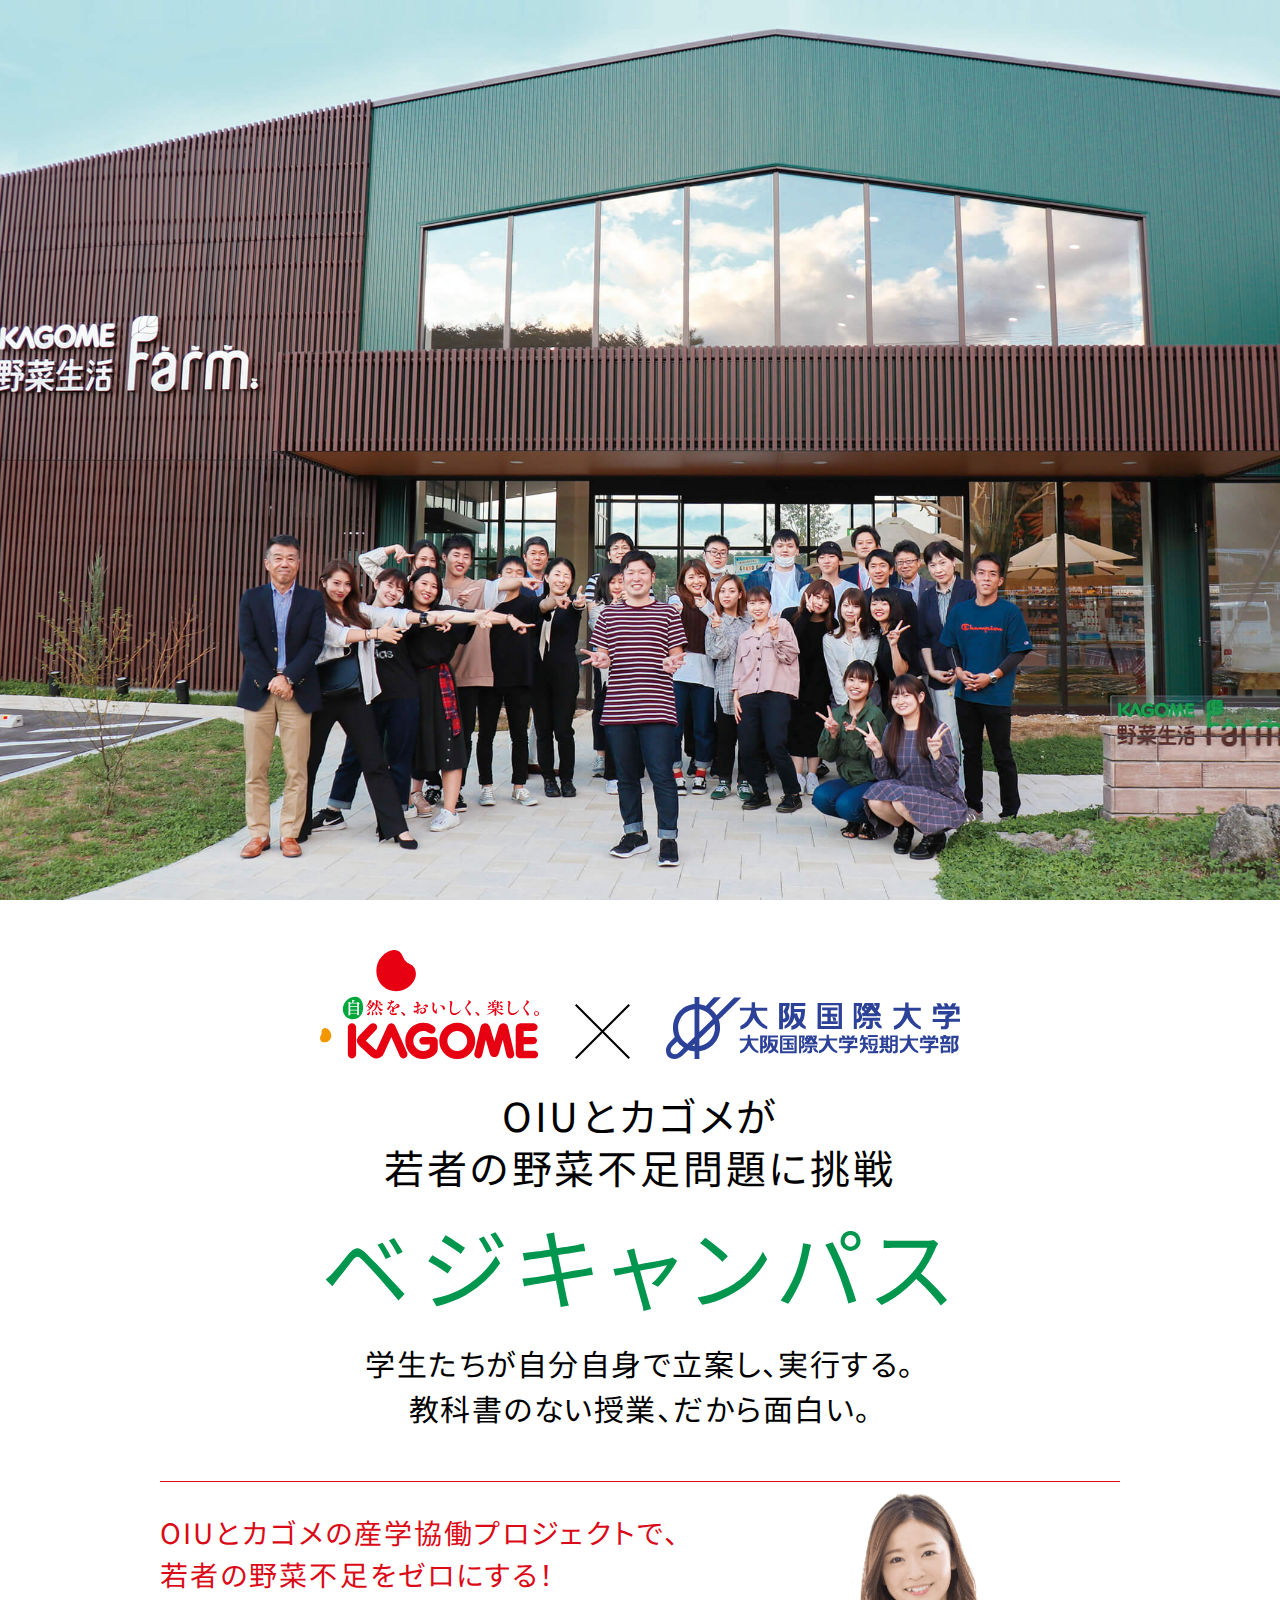
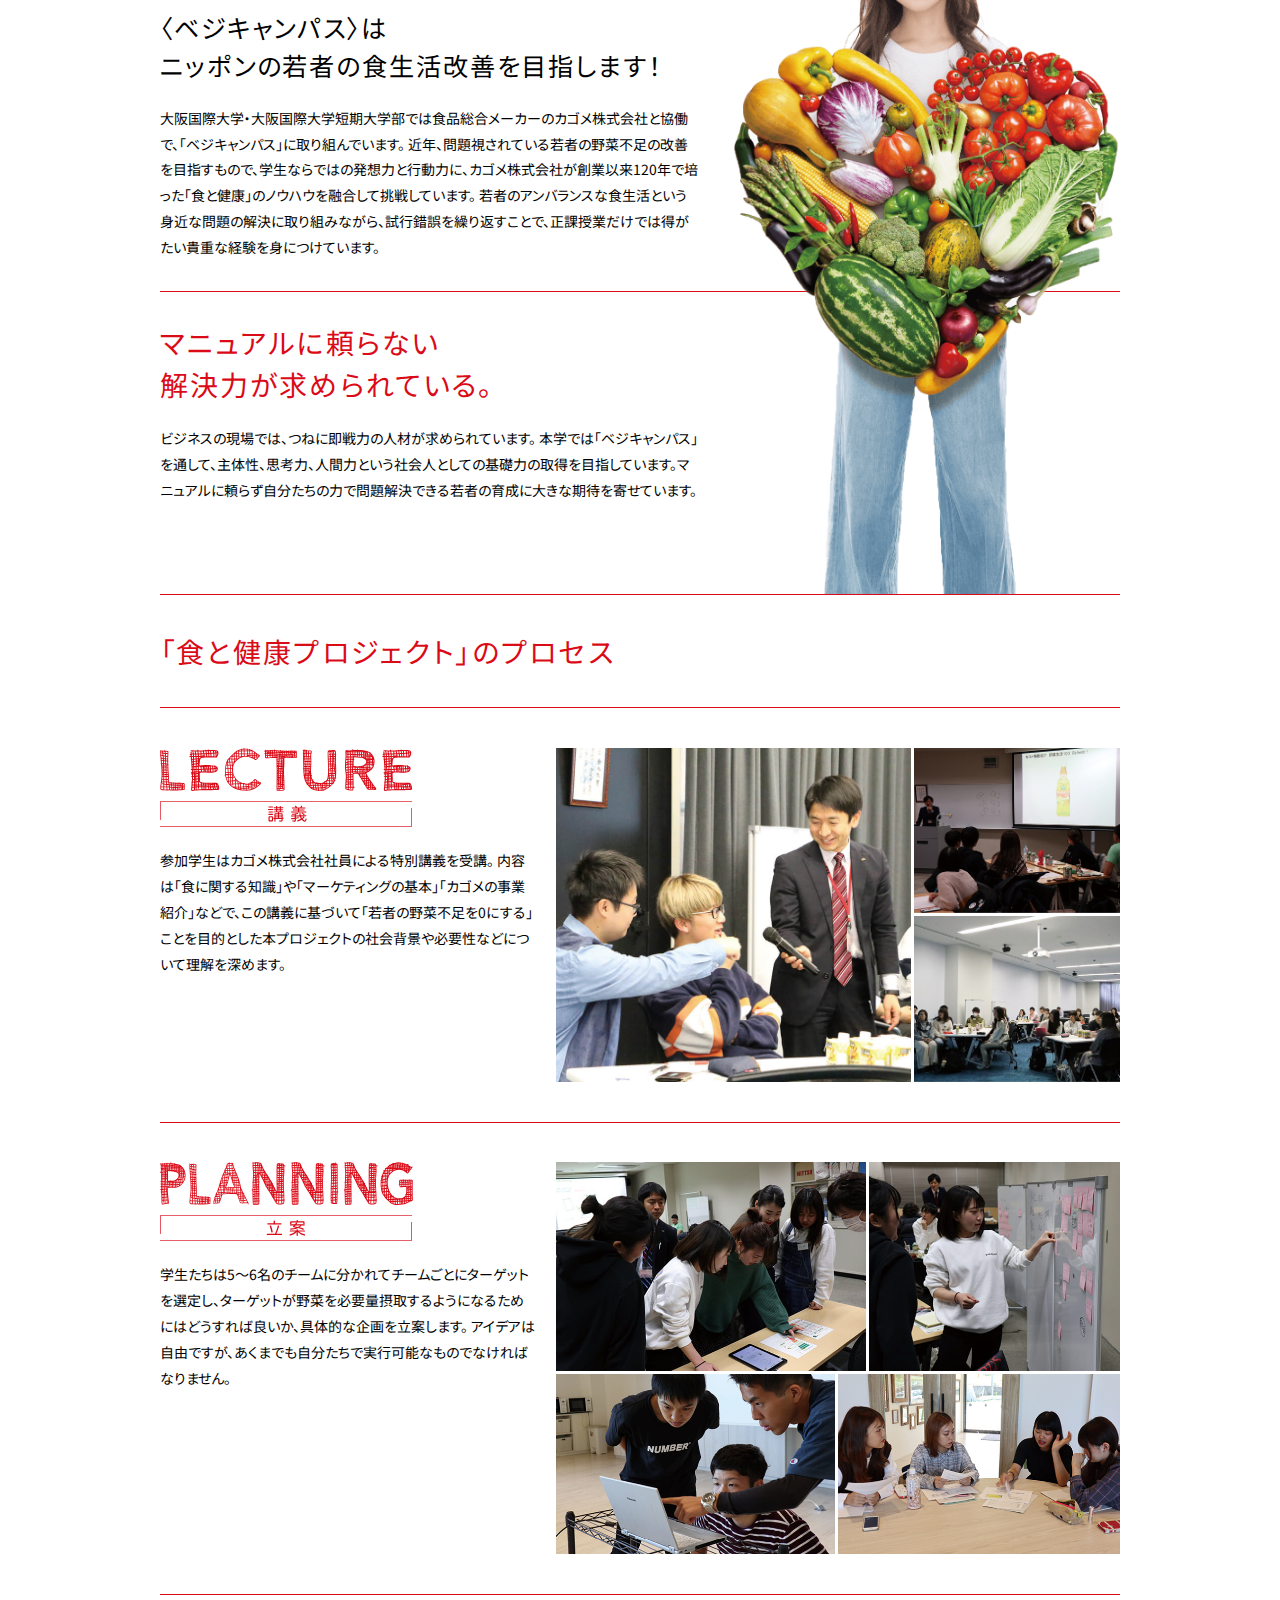
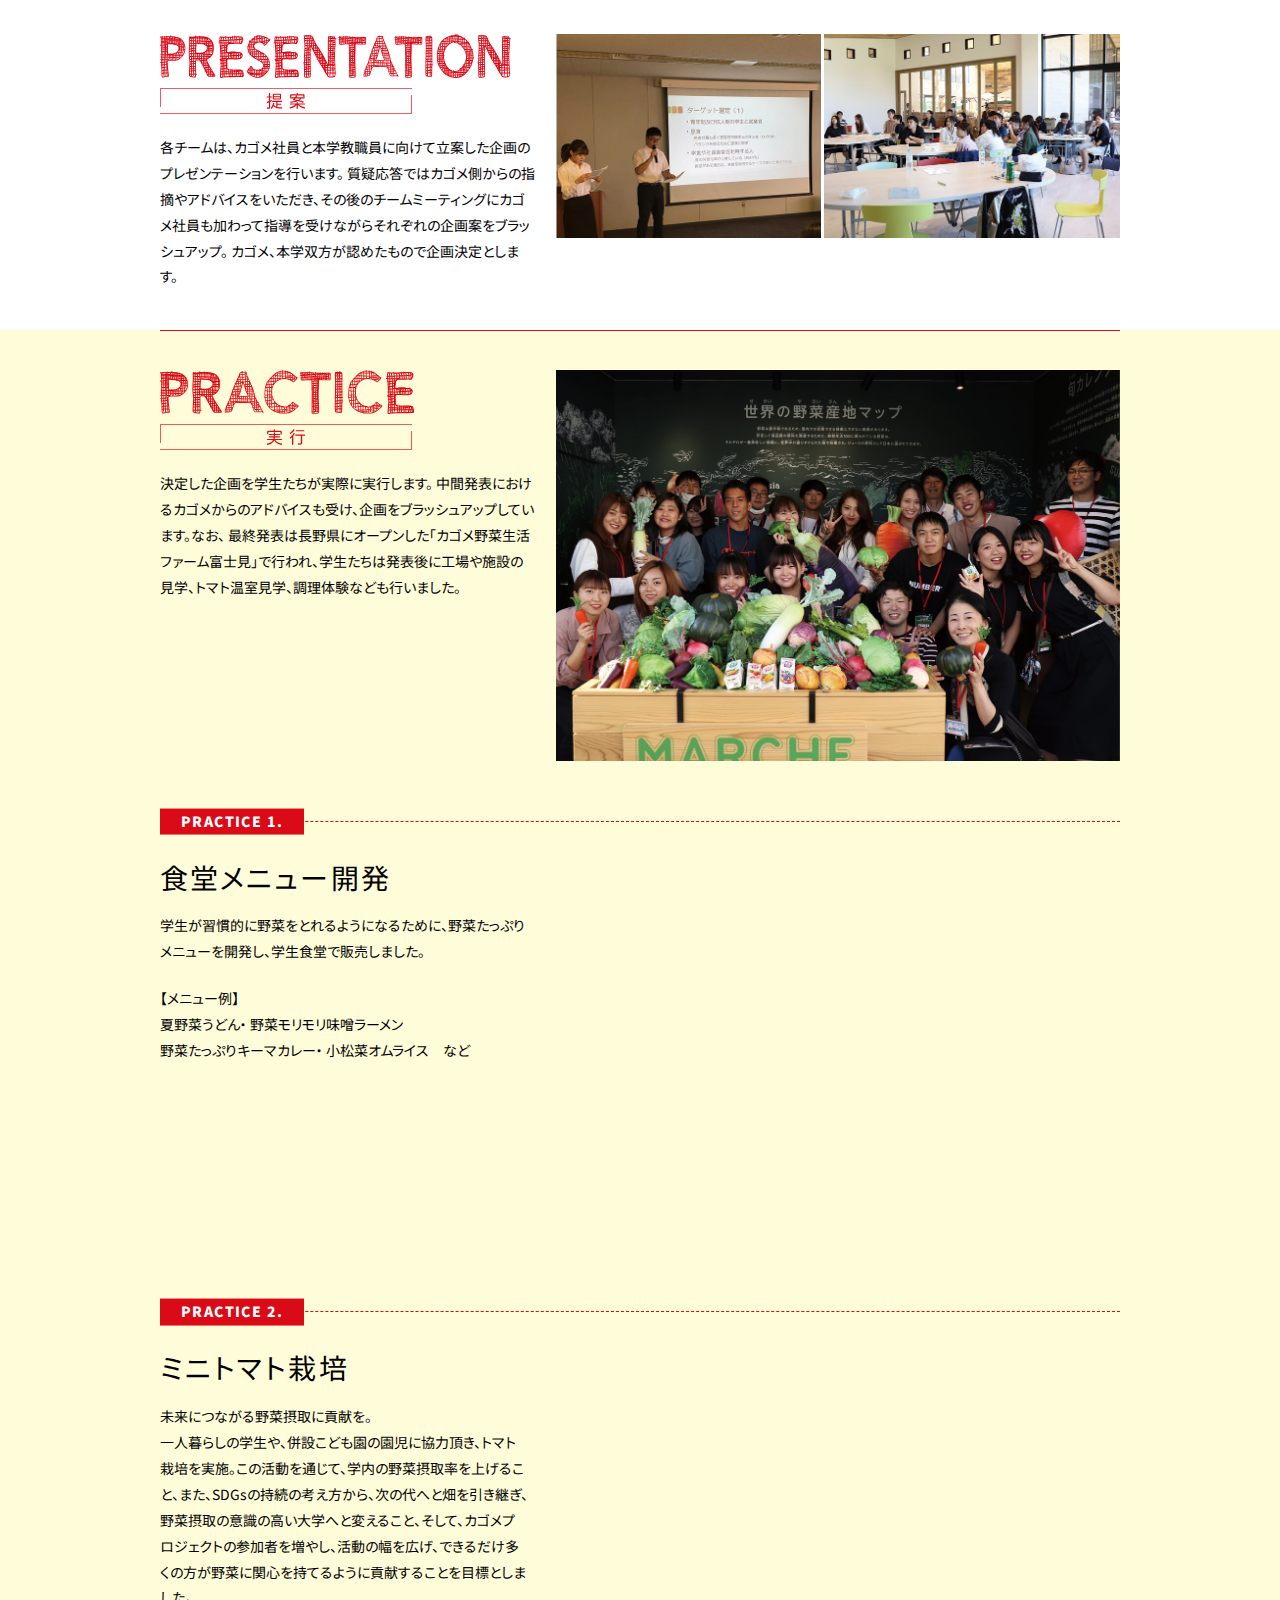
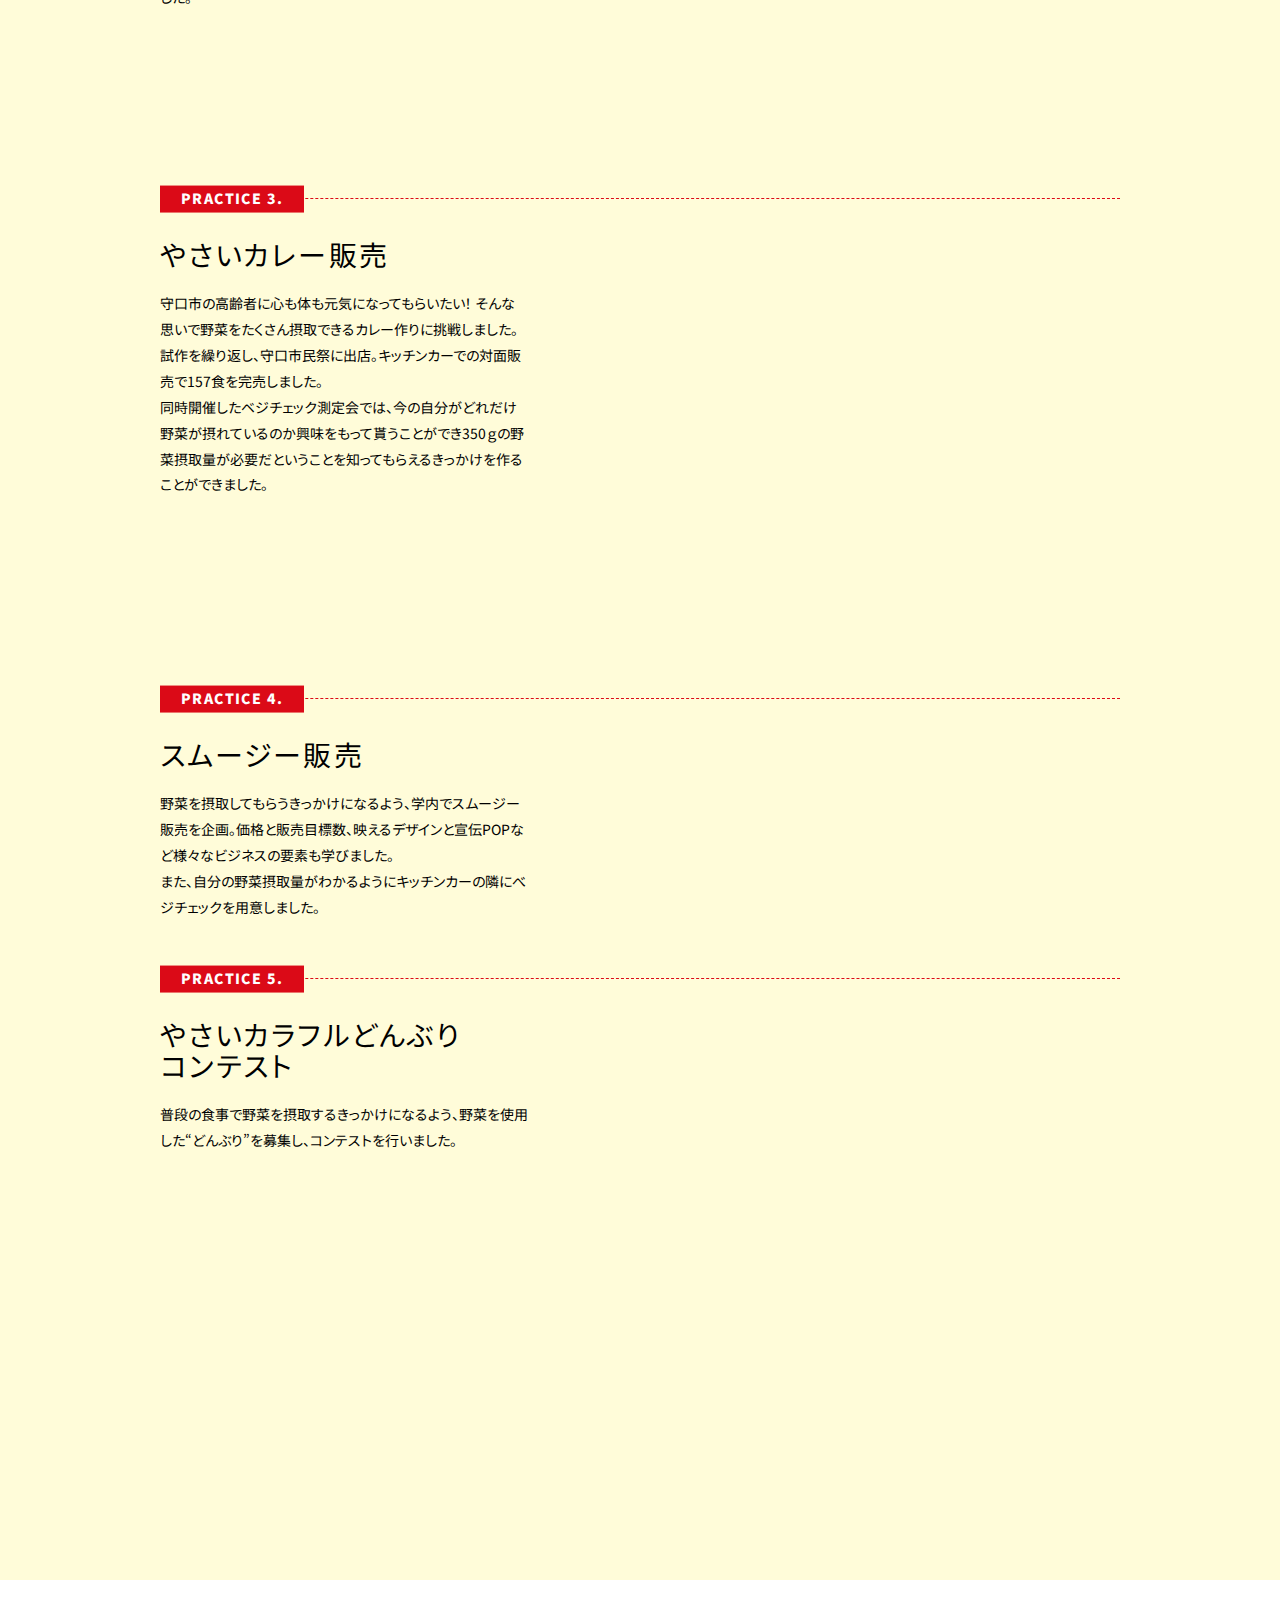
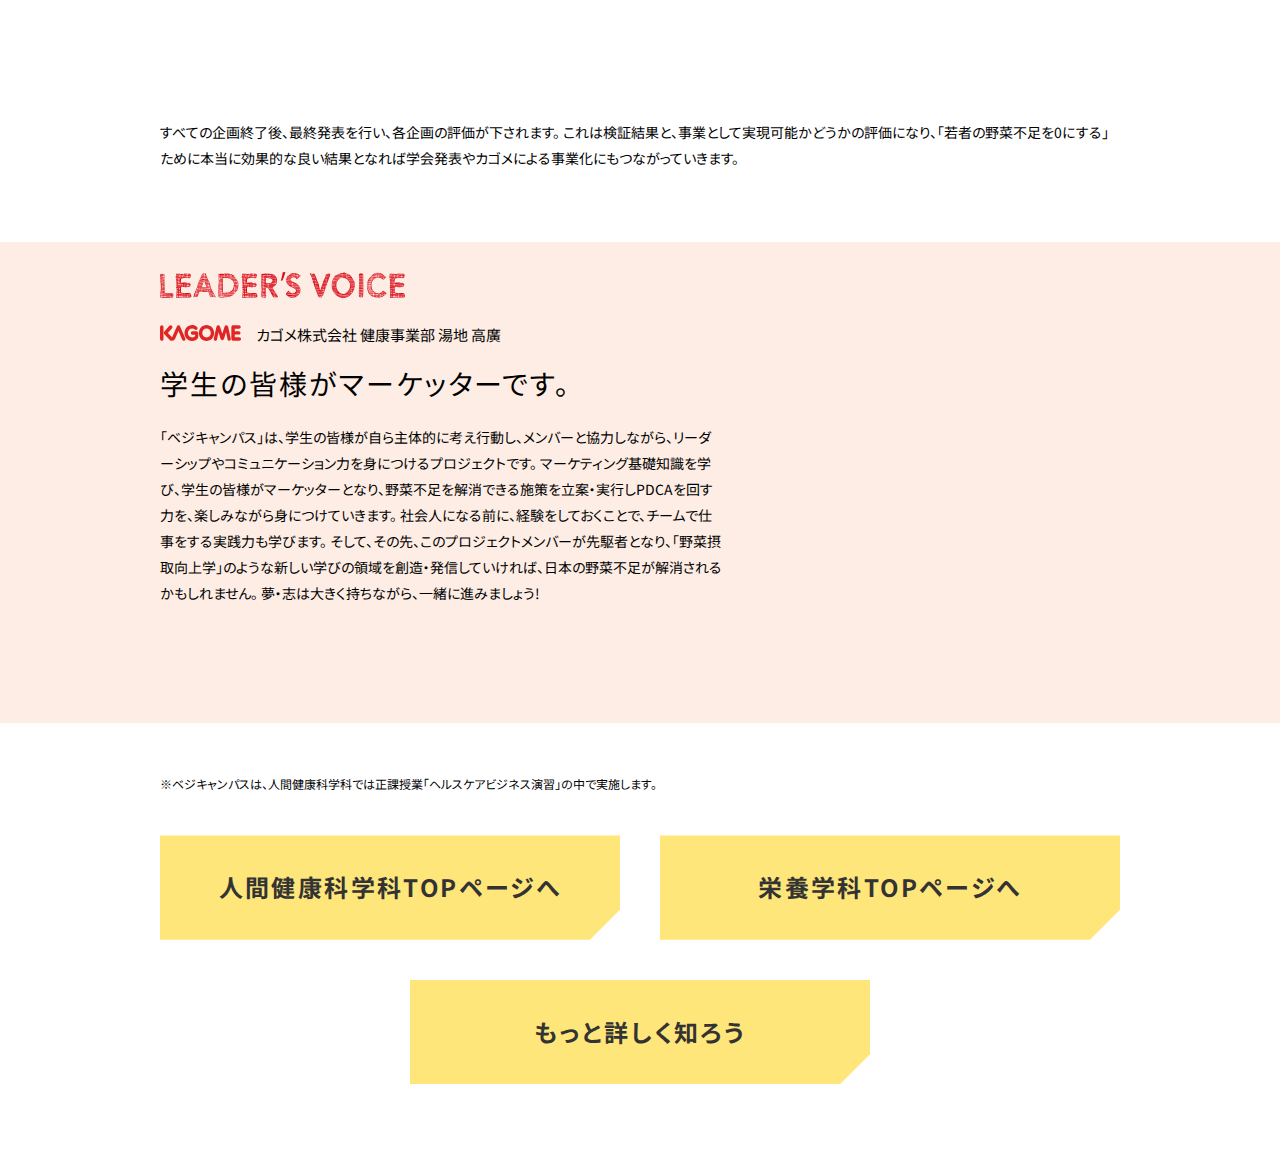
==== commit 2e5a349c: "feat(vegecam):CTAボタン追加" ====
--- a/vegecam/index.html
+++ b/vegecam/index.html
@@ -249,8 +249,9 @@
   <div class="c-container">
     <p class="p-attention">※ベジキャンパスは、人間健康科学科では正課授業「ヘルスケアビジネス演習」の中で実施します。</p>
     <div class="p-cta">
-      <a href="" class="c-cta-button">人間健康科学科TOPページへ</a>
-      <a href="" class="c-cta-button">栄養学科TOPページへ</a>
+      <a href="https://oiuvoice.com/hs/hhs/" class="c-cta-button">人間健康科学科TOPページへ</a>
+      <a href="https://oiuvoice.com/oic-nutrition/" class="c-cta-button">栄養学科TOPページへ</a>
+      <a href="https://oiuvoice.com/event" class="c-cta-button">もっと詳しく知ろう</a>
     </div>
   </div>
 </footer>
--- a/vegecam/scss/css/style.min.css
+++ b/vegecam/scss/css/style.min.css
@@ -1 +1 @@
-@charset "UTF-8";:root{--base-gutter:20px;--break-sm:576px;--break-md:768px;--break-lg:1006px;--box-shadow:0 2px 3px rgba(0, 0, 0, .2);--contents-width:960px;--color-font:#333333;--color-emphasis:#DB0A17}*,::after,::before{box-sizing:border-box;background-repeat:no-repeat}::after,::before{text-decoration:inherit;vertical-align:inherit}:where(:root){cursor:default;line-height:1.5;overflow-wrap:break-word;-moz-tab-size:4;tab-size:4;-webkit-tap-highlight-color:transparent;-webkit-text-size-adjust:100%;text-size-adjust:100%}:where(body){margin:0}:where(h1){font-size:2em;margin:.67em 0}:where(dl,ol,ul) :where(dl,ol,ul){margin:0}:where(hr){color:inherit;height:0}:where(nav) :where(ol,ul){list-style-type:none;padding:0}:where(nav li)::before{content:"​";float:left}:where(pre){font-family:monospace,monospace;font-size:1em;overflow:auto}:where(abbr[title]){text-decoration:underline dotted}:where(b,strong){font-weight:bolder}:where(code,kbd,samp){font-family:monospace,monospace;font-size:1em}:where(small){font-size:80%}:where(audio,canvas,iframe,img,svg,video){vertical-align:middle}:where(iframe){border-style:none}:where(svg:not([fill])){fill:currentColor}:where(table){border-collapse:collapse;border-color:currentColor;text-indent:0}:where(button,input,select){margin:0}:where(button,[type=button i],[type=reset i],[type=submit i]){-webkit-appearance:button}:where(fieldset){border:1px solid #a0a0a0}:where(progress){vertical-align:baseline}:where(textarea){margin:0;resize:vertical}:where([type=search i]){-webkit-appearance:textfield;outline-offset:-2px}::-webkit-inner-spin-button,::-webkit-outer-spin-button{height:auto}::-webkit-input-placeholder{color:inherit;opacity:.54}::-webkit-search-decoration{-webkit-appearance:none}::-webkit-file-upload-button{-webkit-appearance:button;font:inherit}:where(dialog){background-color:#fff;border:solid;color:#000;height:-moz-fit-content;height:fit-content;left:0;margin:auto;padding:1em;position:absolute;right:0;width:-moz-fit-content;width:fit-content}:where(dialog:not([open])){display:none}:where(details>summary:first-of-type){display:list-item}:where([aria-busy=true i]){cursor:progress}:where([aria-disabled=true i],[disabled]){cursor:not-allowed}:where([aria-hidden=false i][hidden]){display:initial}:where([aria-hidden=false i][hidden]:not(:focus)){clip:rect(0,0,0,0);position:absolute}.u-emphasis{color:#db0a17}.u-hidden{display:none}@media screen and (min-width:768px){.u-visible--md{display:block}}.u-text-right{text-align:right}.u-text-left{text-align:left}.u-mt-1{margin-top:var(--base-gutter)}@media screen and (min-width:1006px){:root{--box-shadow:3px 3px 4px rgba(0, 0, 0, .2)}}html{font-size:14px}body{font-family:"Noto Sans JP",sans-serif;font-feature-settings:"palt";line-height:1.85}img{max-width:100%;height:auto;vertical-align:bottom}main{padding-top:var(--base-gutter);padding-bottom:var(--base-gutter)}h1,h2,strong{font-weight:400}strong{background:linear-gradient(transparent 60%,#ffe67a 60%,#ffe67a 90%,transparent 90%)}ol,ul{list-style:none}p{margin-top:1.5rem;margin-bottom:0}.lead{font-size:1.2rem}h1,h2{line-height:1.5}.signature,h3{font-size:1.5rem}h3{font-weight:400;line-height:1.3}h3>span{font-size:1rem}.signature{text-align:right;line-height:1.2}.signature>span{font-size:.9rem}@media screen and (min-width:1006px){.signature{font-size:1.1rem}.signature>span{font-size:.8rem}}figure,h1,h2,h3{margin:0}.c-container{max-width:calc(var(--contents-width) + var(--base-gutter)*2);padding:calc(var(--base-gutter)*1.5) var(--base-gutter);margin-left:auto;margin-right:auto}.c-container.is-border{position:relative}.c-container.is-border::before{position:absolute;top:0;left:var(--base-gutter);content:"";display:block;width:calc(100% - var(--base-gutter)*2);height:1px;background-color:var(--color-emphasis)}.c-section.p-process .c-container{padding-top:0}.c-section.p-process .c-section__title{padding:.5em 0;border-top:1px solid var(--color-emphasis);border-bottom:1px solid var(--color-emphasis);font-size:min(5.5vw,2em);text-align:center}@media screen and (min-width:768px){.c-section.p-process .c-section__title{padding:1.25em 0;text-align:left}}.c-section__title{font-size:2em;letter-spacing:.075em;color:var(--color-emphasis)}.c-section__lead{margin-top:1rem;letter-spacing:.075em;font-size:2em;line-height:1.5}@media screen and (min-width:768px){.p-key-visual img{width:100%}}.p-introduction{text-align:center}.p-introduction>.c-container{max-width:calc(640px + var(--base-gutter)*2);padding-bottom:calc(var(--base-gutter)*2.5)}.p-introduction__logo{display:flex;align-items:flex-end;justify-content:space-between}.p-introduction__logo>img:nth-of-type(1){flex-basis:34.2741935484%;max-width:34.2741935484%}.p-introduction__logo>img:nth-of-type(2){flex-basis:8.4677419355%;max-width:8.4677419355%}.p-introduction__logo>img:nth-of-type(3){flex-basis:45.9677419355%;max-width:45.9677419355%}.p-introduction__title{margin-top:30px}.p-introduction__title>span:nth-of-type(1){display:block;font-size:min(6.9vw,40px);line-height:1.3;letter-spacing:.07em}.p-introduction__title>span:nth-of-type(2){display:block;margin-top:5px;font-size:min(11.5vw,89px);letter-spacing:.1em;color:var(--color-emphasis)}.p-introduction__lead{margin-top:10px;font-size:min(4.5vw,30px);letter-spacing:.05em;line-height:1.5}.p-practice{margin-left:calc(50% - 50vw);margin-right:calc(50% - 50vw);padding-left:calc(50vw - 50%);padding-right:calc(50vw - 50%);background-color:#fffcd9;counter-set:practice}.p-practice__list{margin-top:calc(var(--base-gutter)*2)}@media screen and (min-width:768px){.p-practice__list{grid-column:1/3}}.p-practice__item{position:relative;padding-block:calc(var(--base-gutter)*2);border-top:1px dashed var(--color-emphasis);counter-increment:practice}@media screen and (min-width:768px){.p-practice__item{display:grid;grid-template-columns:.4fr .6fr;gap:var(--base-gutter);align-items:start}}@media screen and (min-width:1006px){.p-practice__item{gap:calc(var(--base-gutter)*2)}}.p-practice__item::before{position:absolute;top:0;left:0;content:"PRACTICE "counter(practice)".";display:inline-block;font-weight:900;font-size:14px;letter-spacing:.1em;color:#fff;background-color:var(--color-emphasis);padding:0 1.5em 1px;transform:translateY(-50%)}.p-practice__item:nth-of-type(1)>.p-practice__figure{grid-template-columns:.310786106fr .2340036563fr .0767824497fr .3729433272fr}.p-practice__item:nth-of-type(1)>.p-practice__figure>img:nth-of-type(1){grid-column:1/3;grid-row:1/2}.p-practice__item:nth-of-type(1)>.p-practice__figure>img:nth-of-type(2){grid-column:3/5;grid-row:1/2}.p-practice__item:nth-of-type(1)>.p-practice__figure>img:nth-of-type(3){grid-column:1/2;grid-row:2/3}.p-practice__item:nth-of-type(1)>.p-practice__figure>img:nth-of-type(4){grid-column:2/4;grid-row:2/3}.p-practice__item:nth-of-type(1)>.p-practice__figure>img:nth-of-type(5){grid-column:4/5;grid-row:2/3}.p-practice__item:nth-of-type(2)>.p-practice__figure{grid-template-columns:.4716636197fr .1188299817fr .1718464351fr .2376599634fr}.p-practice__item:nth-of-type(2)>.p-practice__figure>img:nth-of-type(1){grid-column:1/3;grid-row:1/2}.p-practice__item:nth-of-type(2)>.p-practice__figure>img:nth-of-type(2){grid-column:3/5;grid-row:1/2}.p-practice__item:nth-of-type(2)>.p-practice__figure>img:nth-of-type(3){grid-column:1/2;grid-row:2/3}.p-practice__item:nth-of-type(2)>.p-practice__figure>img:nth-of-type(4){grid-column:2/4;grid-row:2/3}.p-practice__item:nth-of-type(2)>.p-practice__figure>img:nth-of-type(5){grid-column:4/5;grid-row:2/3}.p-practice__item:nth-of-type(3)>.p-practice__figure,.p-practice__item:nth-of-type(4)>.p-practice__figure{grid-template-columns:.4716636197fr .5283363803fr}.p-practice__item:nth-of-type(3)>.p-practice__figure>img:nth-of-type(1){grid-column:1/2;grid-row:1/2}.p-practice__item:nth-of-type(3)>.p-practice__figure>img:nth-of-type(2){grid-column:2/3;grid-row:1/2}.p-practice__item:nth-of-type(3)>.p-practice__figure>img:nth-of-type(3){grid-column:1/2;grid-row:2/3}.p-practice__item:nth-of-type(3)>.p-practice__figure>img:nth-of-type(4){grid-column:2/3;grid-row:2/3}.p-practice__item:nth-of-type(4)>.p-practice__figure>img:nth-of-type(1){grid-column:1/2}.p-practice__item:nth-of-type(4)>.p-practice__figure>img:nth-of-type(2){grid-column:2/3}.p-practice__item:nth-of-type(5)>.p-practice__figure{grid-template-columns:.3125fr .0827205882fr .2536764706fr .0422794118fr .3327205882fr}.p-practice__item:nth-of-type(5)>.p-practice__figure>img:nth-of-type(1){grid-column:1/2;grid-row:1/2}.p-practice__item:nth-of-type(5)>.p-practice__figure>img:nth-of-type(2){grid-column:2/4;grid-row:1/2}.p-practice__item:nth-of-type(5)>.p-practice__figure>img:nth-of-type(3){grid-column:4/6;grid-row:1/2}.p-practice__item:nth-of-type(5)>.p-practice__figure>img:nth-of-type(4){grid-column:1/3;grid-row:2/3}.p-practice__item:nth-of-type(5)>.p-practice__figure>img:nth-of-type(5){grid-column:3/5;grid-row:2/3}.p-practice__item:nth-of-type(5)>.p-practice__figure>img:nth-of-type(6){grid-column:5/6;grid-row:2/3}.p-practice__title{margin-block:0;font-size:2em;line-height:1.1;font-weight:400;letter-spacing:.075em}.p-practice__figure{display:grid;gap:3px;margin-top:1.5em}@media screen and (min-width:768px){.p-practice__figure{margin-top:0}}.p-practice__figure>img,.p-project__figure>img{width:100%;height:100%;object-fit:cover}.p-project__title{display:flex;flex-direction:column;align-items:center;gap:10px}@media screen and (min-width:768px){.p-project__title{align-items:flex-start}}.p-project__figure{display:grid;gap:3px;margin-top:1.5em;min-height:0}@media screen and (min-width:768px){.p-project__figure{margin-top:0}}.p-project__item{position:relative;padding-block:calc(var(--base-gutter)*2)}@media screen and (min-width:768px){.p-project__item:not(.p-estimation){display:grid;grid-template-columns:.4fr .6fr;gap:var(--base-gutter);align-items:start}}@media screen and (min-width:768px) and (min-width:1006px){.p-project__item{gap:calc(var(--base-gutter)*2)}}.p-project__item:not(:first-of-type,.p-estimation)::before{position:absolute;top:0;left:0;display:block;width:100%;height:1px;background-color:var(--color-emphasis);content:""}.p-project__item:not(:first-of-type,.p-estimation).p-practice::before{left:0;right:0;width:calc(100% - var(--base-gutter)*2);max-width:var(--contents-width);margin-inline:auto}.p-project__item:nth-of-type(1)>.p-project__figure{grid-template-columns:.6325411335fr .3674588665fr}.p-project__item:nth-of-type(1)>.p-project__figure>img:nth-of-type(1){grid-column:1/2;grid-row:1/3}.p-project__item:nth-of-type(1)>.p-project__figure>img:nth-of-type(2){grid-column:2/3;grid-row:1/2}.p-project__item:nth-of-type(1)>.p-project__figure>img:nth-of-type(3){grid-column:2/3;grid-row:2/3}.p-project__item:nth-of-type(2)>.p-project__figure{grid-template-columns:1fr .1fr .9fr}.p-project__item:nth-of-type(2)>.p-project__figure>img:nth-of-type(1){grid-column:1/3;grid-row:1/2}.p-project__item:nth-of-type(2)>.p-project__figure>img:nth-of-type(2){grid-column:3/4;grid-row:1/2}.p-project__item:nth-of-type(2)>.p-project__figure>img:nth-of-type(3){grid-column:1/2;grid-row:2/3}.p-project__item:nth-of-type(2)>.p-project__figure>img:nth-of-type(4){grid-column:2/4;grid-row:2/3}.p-project__item:nth-of-type(3)>.p-project__figure{grid-template-columns:.892733564fr 1fr}.p-leaders-voice{background-color:#fdede4}.p-leaders-voice>.c-container{padding-bottom:0}@media screen and (min-width:768px){.p-leaders-voice>.c-container{display:grid;grid-template-columns:.6fr .4fr;gap:var(--base-gutter)}}.p-leaders-voice .c-section__title{line-height:1}.p-leaders-voice .c-section__title>img{width:60%;max-width:245px;vertical-align:baseline}.p-leaders-voice__image{max-width:250px}@media screen and (min-width:768px){.p-leaders-voice__image{max-width:100%}}.p-leaders-voice__director{font-size:15px}.p-leaders-voice__director>img{margin-right:1em;vertical-align:baseline}.p-vegecam{position:relative}.p-vegecam>.c-container:nth-of-type(2){padding-bottom:calc(var(--base-gutter)*4.5)}@media screen and (min-width:1006px){.p-vegecam>.c-container{padding-right:440px}}.p-vegecam .c-section__lead{font-size:1.8em}.p-vegecam__figure{display:none;position:absolute;bottom:0;right:calc((100vw - var(--contents-width))/2);height:100%}@media screen and (min-width:1006px){.p-vegecam__figure{display:flex;justify-content:flex-end;align-items:flex-end}}.p-vegecam__figure .p-vegecam__image{width:45%}.p-footer>.c-container{padding-top:0}@media screen and (min-width:768px){.p-footer>.c-container{padding-top:calc(var(--base-gutter)*1.5);padding-bottom:calc(var(--base-gutter)*4)}}.p-attention{margin-top:0;font-size:12px}.c-cta-button{display:block;max-width:320px;margin:var(--base-gutter) auto 0;padding:1.25em 1em;color:var(--color-font);background-color:#ffe67a;text-align:center;text-decoration:none;font-weight:700;font-size:18px;letter-spacing:.1em;clip-path:polygon(0 0,100%0,100% calc(100% - 20px),calc(100% - 20px) 100%,0 100%)}.c-cta-button+.c-cta-button{margin-top:calc(var(--base-gutter)*1.5)}@media screen and (min-width:768px){.p-cta{display:grid;grid-template-columns:repeat(2,1fr);gap:calc(var(--base-gutter)*2);margin-top:calc(var(--base-gutter)*2)}.p-cta .c-cta-button{max-width:100%;width:100%;margin:0;font-size:24px;clip-path:polygon(0 0,100%0,100% calc(100% - 30px),calc(100% - 30px) 100%,0 100%)}}+@charset "UTF-8";:root{--base-gutter:20px;--break-sm:576px;--break-md:768px;--break-lg:1006px;--box-shadow:0 2px 3px rgba(0, 0, 0, .2);--contents-width:960px;--color-font:#333333;--color-emphasis:#DB0A17;--color-accent:#00964D}*,::after,::before{box-sizing:border-box;background-repeat:no-repeat}::after,::before{text-decoration:inherit;vertical-align:inherit}:where(:root){cursor:default;line-height:1.5;overflow-wrap:break-word;-moz-tab-size:4;tab-size:4;-webkit-tap-highlight-color:transparent;-webkit-text-size-adjust:100%;text-size-adjust:100%}:where(body){margin:0}:where(h1){font-size:2em;margin:.67em 0}:where(dl,ol,ul) :where(dl,ol,ul){margin:0}:where(hr){color:inherit;height:0}:where(nav) :where(ol,ul){list-style-type:none;padding:0}:where(nav li)::before{content:"​";float:left}:where(pre){font-family:monospace,monospace;font-size:1em;overflow:auto}:where(abbr[title]){text-decoration:underline dotted}:where(b,strong){font-weight:bolder}:where(code,kbd,samp){font-family:monospace,monospace;font-size:1em}:where(small){font-size:80%}:where(audio,canvas,iframe,img,svg,video){vertical-align:middle}:where(iframe){border-style:none}:where(svg:not([fill])){fill:currentColor}:where(table){border-collapse:collapse;border-color:currentColor;text-indent:0}:where(button,input,select){margin:0}:where(button,[type=button i],[type=reset i],[type=submit i]){-webkit-appearance:button}:where(fieldset){border:1px solid #a0a0a0}:where(progress){vertical-align:baseline}:where(textarea){margin:0;resize:vertical}:where([type=search i]){-webkit-appearance:textfield;outline-offset:-2px}::-webkit-inner-spin-button,::-webkit-outer-spin-button{height:auto}::-webkit-input-placeholder{color:inherit;opacity:.54}::-webkit-search-decoration{-webkit-appearance:none}::-webkit-file-upload-button{-webkit-appearance:button;font:inherit}:where(dialog){background-color:#fff;border:solid;color:#000;height:-moz-fit-content;height:fit-content;left:0;margin:auto;padding:1em;position:absolute;right:0;width:-moz-fit-content;width:fit-content}:where(dialog:not([open])){display:none}:where(details>summary:first-of-type){display:list-item}:where([aria-busy=true i]){cursor:progress}:where([aria-disabled=true i],[disabled]){cursor:not-allowed}:where([aria-hidden=false i][hidden]){display:initial}:where([aria-hidden=false i][hidden]:not(:focus)){clip:rect(0,0,0,0);position:absolute}.u-emphasis{color:#db0a17}.u-hidden{display:none}@media screen and (min-width:768px){.u-visible--md{display:block}}.u-text-right{text-align:right}.u-text-left{text-align:left}.u-mt-1{margin-top:var(--base-gutter)}@media screen and (min-width:1006px){:root{--box-shadow:3px 3px 4px rgba(0, 0, 0, .2)}}html{font-size:14px}body{font-family:"Noto Sans JP",sans-serif;font-feature-settings:"palt";line-height:1.85}img{max-width:100%;height:auto;vertical-align:bottom}main{padding-top:var(--base-gutter);padding-bottom:var(--base-gutter)}h1,h2,strong{font-weight:400}strong{background:linear-gradient(transparent 60%,#ffe67a 60%,#ffe67a 90%,transparent 90%)}ol,ul{list-style:none}p{margin-top:1.5rem;margin-bottom:0}.lead{font-size:1.2rem}h1,h2{line-height:1.5}.signature,h3{font-size:1.5rem}h3{font-weight:400;line-height:1.3}h3>span{font-size:1rem}.signature{text-align:right;line-height:1.2}.signature>span{font-size:.9rem}@media screen and (min-width:1006px){.signature{font-size:1.1rem}.signature>span{font-size:.8rem}}figure,h1,h2,h3{margin:0}.c-container{max-width:calc(var(--contents-width) + var(--base-gutter)*2);padding:calc(var(--base-gutter)*1.5) var(--base-gutter);margin-left:auto;margin-right:auto}.c-container.is-border{position:relative}.c-container.is-border::before{position:absolute;top:0;left:var(--base-gutter);content:"";display:block;width:calc(100% - var(--base-gutter)*2);height:1px;background-color:var(--color-emphasis)}.c-section.p-process .c-container{padding-top:0}.c-section.p-process .c-section__title{padding:.5em 0;border-top:1px solid var(--color-emphasis);border-bottom:1px solid var(--color-emphasis);font-size:min(5.4vw,2em);text-align:center}@media screen and (min-width:768px){.c-section.p-process .c-section__title{padding:1.25em 0;text-align:left}}.c-section__title{font-size:2em;letter-spacing:.075em;color:var(--color-emphasis)}.c-section__lead{margin-top:1rem;letter-spacing:.075em;font-size:2em;line-height:1.5}@media screen and (min-width:768px){.p-key-visual img{max-height:100vh;max-height:100svh;min-height:100vh;min-height:100svh;object-fit:cover;object-position:center top}}.p-introduction{text-align:center}.p-introduction>.c-container{max-width:calc(640px + var(--base-gutter)*2);padding-bottom:calc(var(--base-gutter)*2.5)}.p-introduction__logo{display:flex;align-items:flex-end;justify-content:space-between}.p-introduction__logo>img:nth-of-type(1){flex-basis:34.2741935484%;max-width:34.2741935484%}.p-introduction__logo>img:nth-of-type(2){flex-basis:8.4677419355%;max-width:8.4677419355%}.p-introduction__logo>img:nth-of-type(3){flex-basis:45.9677419355%;max-width:45.9677419355%}.p-introduction__title{margin-top:30px}.p-introduction__title>span:nth-of-type(1){display:block;font-size:min(6.9vw,40px);line-height:1.3;letter-spacing:.07em}.p-introduction__title>span:nth-of-type(2){display:block;margin-top:5px;font-size:min(11.5vw,89px);letter-spacing:.1em;color:var(--color-accent)}.p-introduction__lead{margin-top:10px;font-size:min(4.5vw,30px);letter-spacing:.05em;line-height:1.5}.p-practice{margin-left:calc(50% - 50vw);margin-right:calc(50% - 50vw);padding-left:calc(50vw - 50%);padding-right:calc(50vw - 50%);background-color:#fffcd9;counter-set:practice}.p-practice__list{margin-top:calc(var(--base-gutter)*2)}@media screen and (min-width:768px){.p-practice__list{grid-column:1/3}}.p-practice__item{position:relative;padding-block:calc(var(--base-gutter)*2);border-top:1px dashed var(--color-emphasis);counter-increment:practice}@media screen and (min-width:768px){.p-practice__item{display:grid;grid-template-columns:.4fr .6fr;gap:var(--base-gutter);align-items:start}}@media screen and (min-width:1006px){.p-practice__item{gap:calc(var(--base-gutter)*2)}}.p-practice__item::before{position:absolute;top:0;left:0;content:"PRACTICE "counter(practice)".";display:inline-block;font-weight:900;font-size:14px;letter-spacing:.1em;color:#fff;background-color:var(--color-emphasis);padding:0 1.5em 1px;transform:translateY(-50%)}.p-practice__item:nth-of-type(1)>.p-practice__figure{grid-template-columns:.310786106fr .2340036563fr .0767824497fr .3729433272fr}.p-practice__item:nth-of-type(1)>.p-practice__figure>img:nth-of-type(1){grid-column:1/3;grid-row:1/2}.p-practice__item:nth-of-type(1)>.p-practice__figure>img:nth-of-type(2){grid-column:3/5;grid-row:1/2}.p-practice__item:nth-of-type(1)>.p-practice__figure>img:nth-of-type(3){grid-column:1/2;grid-row:2/3}.p-practice__item:nth-of-type(1)>.p-practice__figure>img:nth-of-type(4){grid-column:2/4;grid-row:2/3}.p-practice__item:nth-of-type(1)>.p-practice__figure>img:nth-of-type(5){grid-column:4/5;grid-row:2/3}.p-practice__item:nth-of-type(2)>.p-practice__figure{grid-template-columns:.4716636197fr .1188299817fr .1718464351fr .2376599634fr}.p-practice__item:nth-of-type(2)>.p-practice__figure>img:nth-of-type(1){grid-column:1/3;grid-row:1/2}.p-practice__item:nth-of-type(2)>.p-practice__figure>img:nth-of-type(2){grid-column:3/5;grid-row:1/2}.p-practice__item:nth-of-type(2)>.p-practice__figure>img:nth-of-type(3){grid-column:1/2;grid-row:2/3}.p-practice__item:nth-of-type(2)>.p-practice__figure>img:nth-of-type(4){grid-column:2/4;grid-row:2/3}.p-practice__item:nth-of-type(2)>.p-practice__figure>img:nth-of-type(5){grid-column:4/5;grid-row:2/3}.p-practice__item:nth-of-type(3)>.p-practice__figure,.p-practice__item:nth-of-type(4)>.p-practice__figure{grid-template-columns:.4716636197fr .5283363803fr}.p-practice__item:nth-of-type(3)>.p-practice__figure>img:nth-of-type(1){grid-column:1/2;grid-row:1/2}.p-practice__item:nth-of-type(3)>.p-practice__figure>img:nth-of-type(2){grid-column:2/3;grid-row:1/2}.p-practice__item:nth-of-type(3)>.p-practice__figure>img:nth-of-type(3){grid-column:1/2;grid-row:2/3}.p-practice__item:nth-of-type(3)>.p-practice__figure>img:nth-of-type(4){grid-column:2/3;grid-row:2/3}.p-practice__item:nth-of-type(4)>.p-practice__figure>img:nth-of-type(1){grid-column:1/2}.p-practice__item:nth-of-type(4)>.p-practice__figure>img:nth-of-type(2){grid-column:2/3}.p-practice__item:nth-of-type(5)>.p-practice__figure{grid-template-columns:.3125fr .0827205882fr .2536764706fr .0422794118fr .3327205882fr}.p-practice__item:nth-of-type(5)>.p-practice__figure>img:nth-of-type(1){grid-column:1/2;grid-row:1/2}.p-practice__item:nth-of-type(5)>.p-practice__figure>img:nth-of-type(2){grid-column:2/4;grid-row:1/2}.p-practice__item:nth-of-type(5)>.p-practice__figure>img:nth-of-type(3){grid-column:4/6;grid-row:1/2}.p-practice__item:nth-of-type(5)>.p-practice__figure>img:nth-of-type(4){grid-column:1/3;grid-row:2/3}.p-practice__item:nth-of-type(5)>.p-practice__figure>img:nth-of-type(5){grid-column:3/5;grid-row:2/3}.p-practice__item:nth-of-type(5)>.p-practice__figure>img:nth-of-type(6){grid-column:5/6;grid-row:2/3}.p-practice__title{margin-block:0;font-size:2em;line-height:1.1;font-weight:400;letter-spacing:.075em}.p-practice__figure{display:grid;gap:3px;margin-top:1.5em}@media screen and (min-width:768px){.p-practice__figure{margin-top:0}}.p-practice__figure>img,.p-project__figure>img{width:100%;height:100%;object-fit:cover}.p-project__title{display:flex;flex-direction:column;align-items:center;gap:10px}@media screen and (min-width:768px){.p-project__title{align-items:flex-start}}.p-project__figure{display:grid;gap:3px;margin-top:1.5em;min-height:0}@media screen and (min-width:768px){.p-project__figure{margin-top:0}}.p-project__item{position:relative;padding-block:calc(var(--base-gutter)*2)}@media screen and (min-width:768px){.p-project__item:not(.p-estimation){display:grid;grid-template-columns:.4fr .6fr;gap:var(--base-gutter);align-items:start}}@media screen and (min-width:768px) and (min-width:1006px){.p-project__item{gap:calc(var(--base-gutter)*2)}}.p-project__item:not(:first-of-type,.p-estimation)::before{position:absolute;top:0;left:0;display:block;width:100%;height:1px;background-color:var(--color-emphasis);content:""}.p-project__item:not(:first-of-type,.p-estimation).p-practice::before{left:0;right:0;width:calc(100% - var(--base-gutter)*2);max-width:var(--contents-width);margin-inline:auto}.p-project__item:nth-of-type(1)>.p-project__figure{grid-template-columns:.6325411335fr .3674588665fr}.p-project__item:nth-of-type(1)>.p-project__figure>img:nth-of-type(1){grid-column:1/2;grid-row:1/3}.p-project__item:nth-of-type(1)>.p-project__figure>img:nth-of-type(2){grid-column:2/3;grid-row:1/2}.p-project__item:nth-of-type(1)>.p-project__figure>img:nth-of-type(3){grid-column:2/3;grid-row:2/3}.p-project__item:nth-of-type(2)>.p-project__figure{grid-template-columns:1fr .1fr .9fr}.p-project__item:nth-of-type(2)>.p-project__figure>img:nth-of-type(1){grid-column:1/3;grid-row:1/2}.p-project__item:nth-of-type(2)>.p-project__figure>img:nth-of-type(2){grid-column:3/4;grid-row:1/2}.p-project__item:nth-of-type(2)>.p-project__figure>img:nth-of-type(3){grid-column:1/2;grid-row:2/3}.p-project__item:nth-of-type(2)>.p-project__figure>img:nth-of-type(4){grid-column:2/4;grid-row:2/3}.p-project__item:nth-of-type(3)>.p-project__figure{grid-template-columns:.892733564fr 1fr}.p-leaders-voice{background-color:#fdede4}.p-leaders-voice>.c-container{padding-bottom:0}@media screen and (min-width:768px){.p-leaders-voice>.c-container{display:grid;grid-template-columns:.6fr .4fr;gap:var(--base-gutter)}}.p-leaders-voice .c-section__title{line-height:1}.p-leaders-voice .c-section__title>img{width:60%;max-width:245px;vertical-align:baseline}.p-leaders-voice__image{max-width:250px}@media screen and (min-width:768px){.p-leaders-voice__image{max-width:100%}}.p-leaders-voice__director{font-size:15px}.p-leaders-voice__director>img{margin-right:1em;vertical-align:baseline}.p-vegecam{position:relative}.p-vegecam>.c-container:nth-of-type(2){padding-bottom:calc(var(--base-gutter)*4.5)}@media screen and (min-width:1006px){.p-vegecam>.c-container{padding-right:440px}}.p-vegecam .c-section__lead{font-size:1.8em}.p-vegecam__figure{display:none;position:absolute;bottom:0;right:calc((100vw - var(--contents-width))/2);height:100%}@media screen and (min-width:1006px){.p-vegecam__figure{display:flex;justify-content:flex-end;align-items:flex-end}}.p-vegecam__figure .p-vegecam__image{width:45%}.p-footer>.c-container{padding-top:0}@media screen and (min-width:768px){.p-footer>.c-container{padding-top:calc(var(--base-gutter)*1.5);padding-bottom:calc(var(--base-gutter)*4)}}.p-attention{margin-top:0;font-size:12px}.c-cta-button{display:block;max-width:320px;margin:var(--base-gutter) auto 0;padding:1.25em 1em;color:var(--color-font);background-color:#ffe67a;text-align:center;text-decoration:none;font-weight:700;font-size:18px;letter-spacing:.1em;clip-path:polygon(0 0,100%0,100% calc(100% - 20px),calc(100% - 20px) 100%,0 100%)}@media screen and (min-width:768px){.c-cta-button{max-width:calc((100% - var(--base-gutter)*2)/2);width:calc((100% - var(--base-gutter)*2)/2);margin:0;font-size:20px;clip-path:polygon(0 0,100%0,100% calc(100% - 30px),calc(100% - 30px) 100%,0 100%);transition:filter .3s ease-in-out}.c-cta-button:hover{filter:brightness(.8)}}@media screen and (min-width:1006px){.c-cta-button{font-size:24px}}.c-cta-button+.c-cta-button{margin-top:calc(var(--base-gutter)*1.5)}@media screen and (min-width:768px){.c-cta-button+.c-cta-button{margin-top:0}.p-cta{display:flex;flex-wrap:wrap;justify-content:center;gap:calc(var(--base-gutter)*2);margin-top:calc(var(--base-gutter)*2)}}